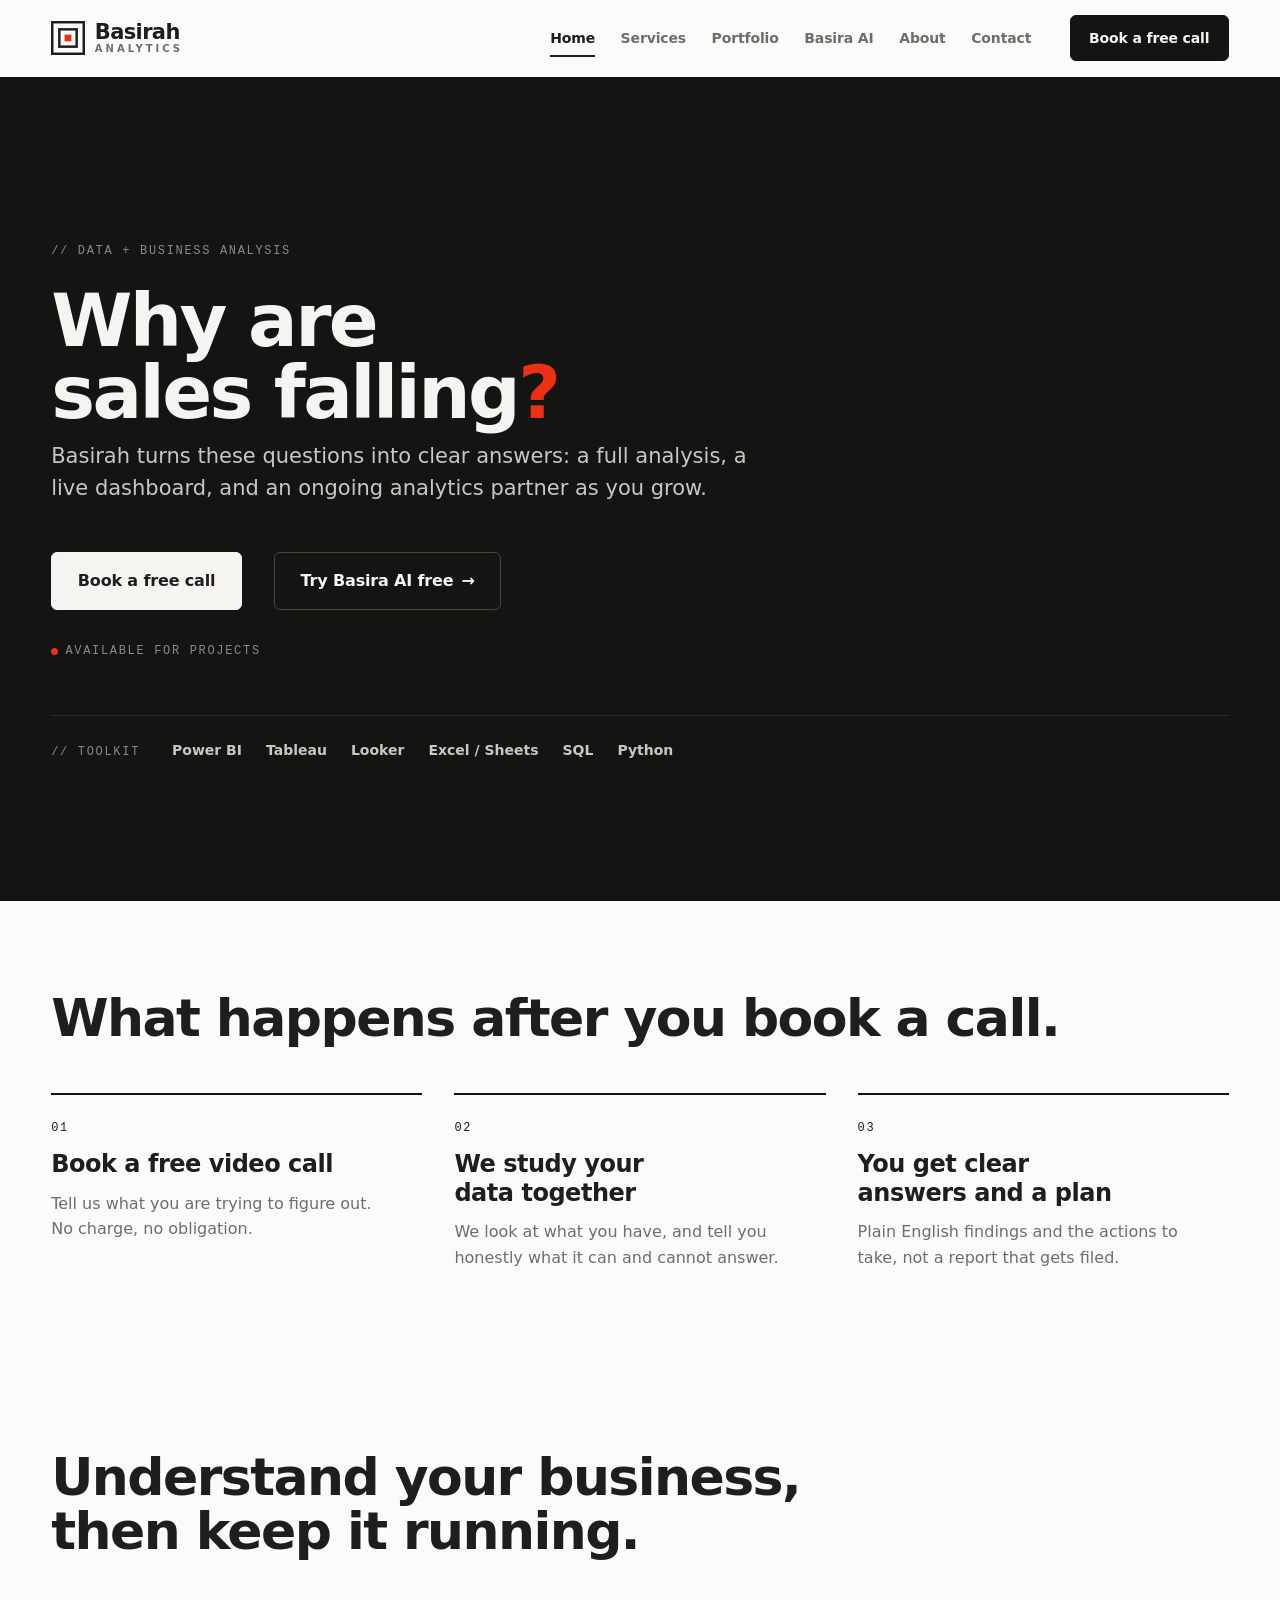
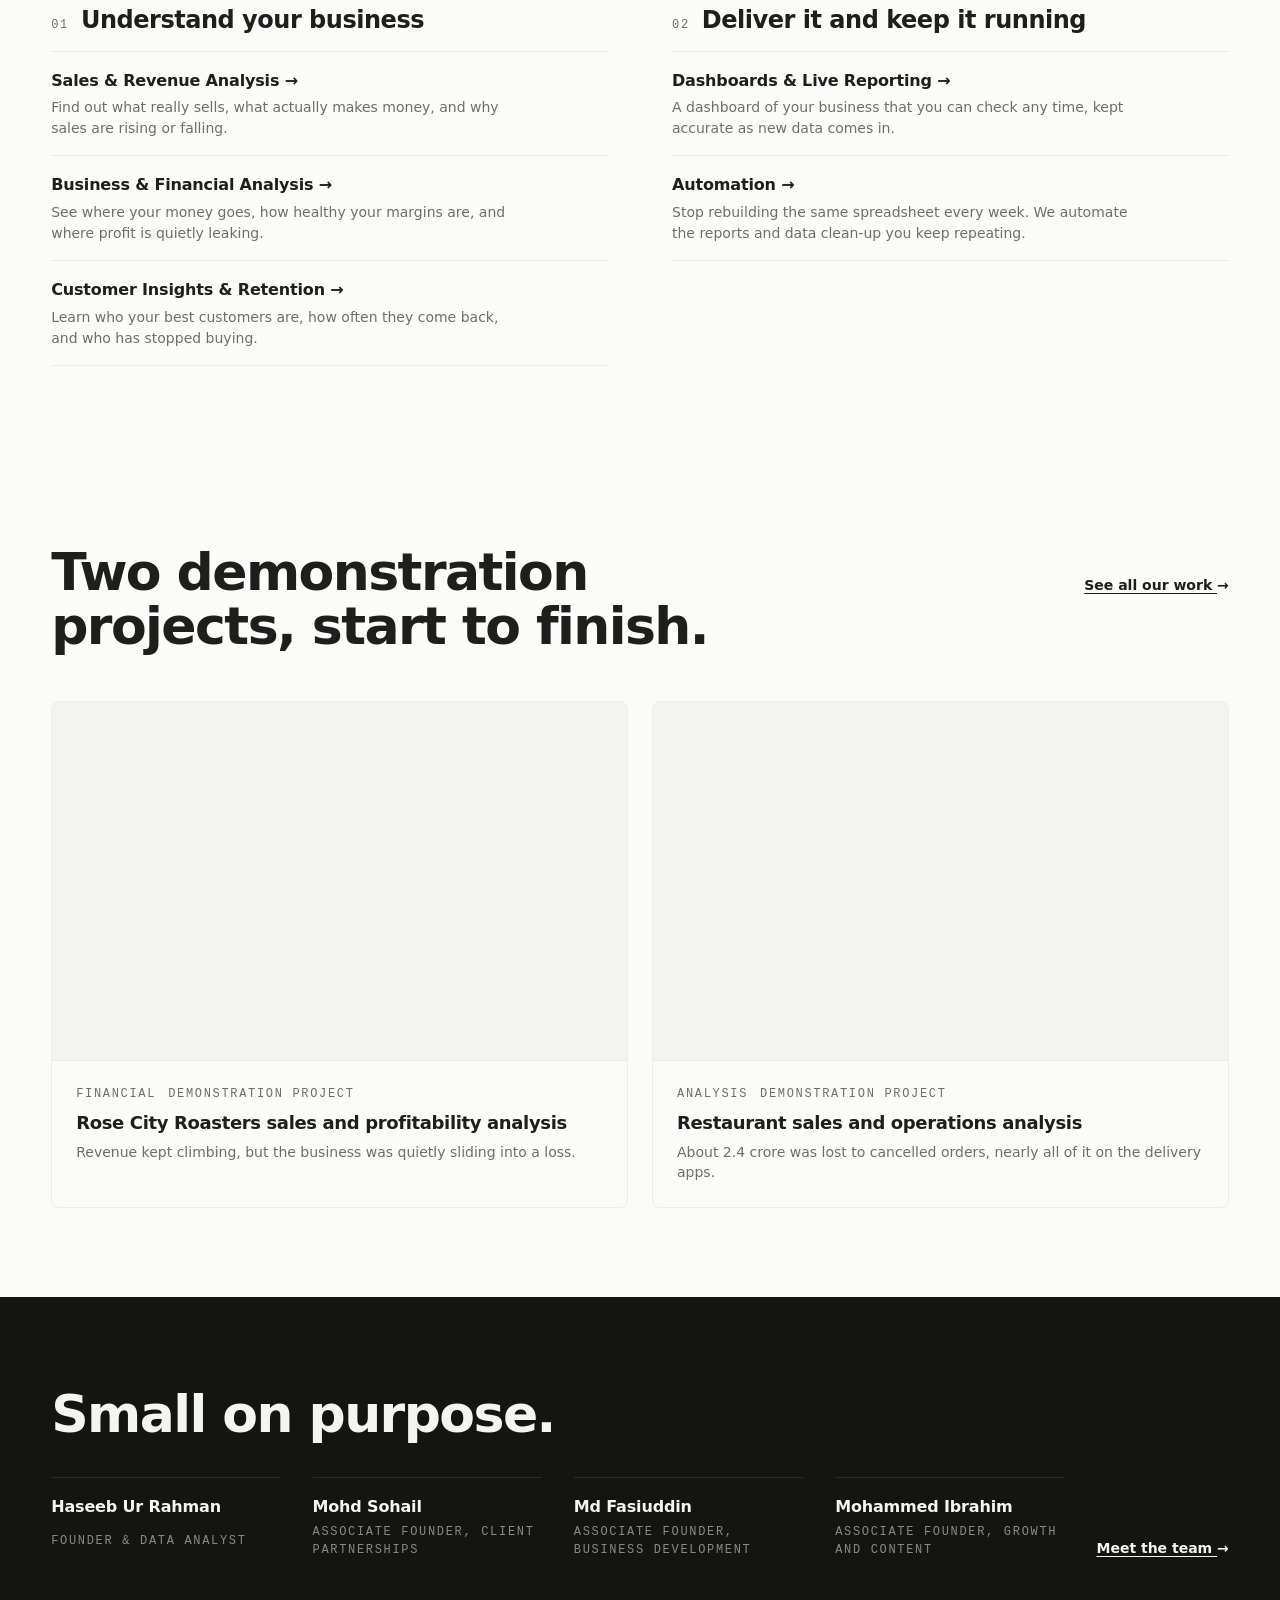
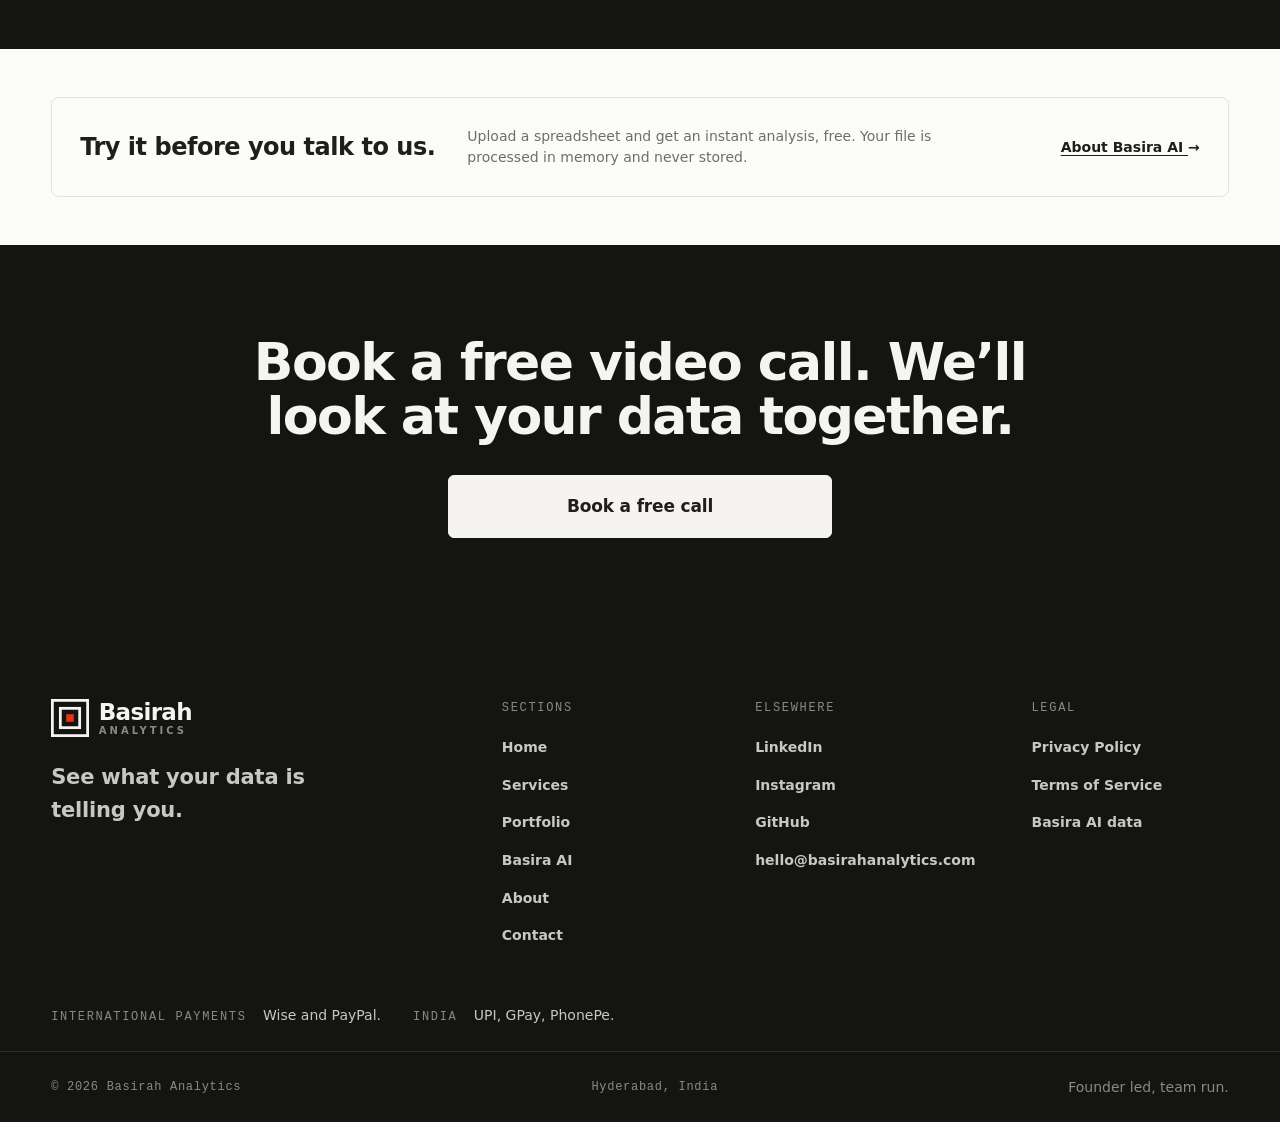
==== index.html @ c6e4122b "Batch 4: copy polish, Home sections, earned labels, 44px tap areas - Home: four sections, four shape" ====
<!DOCTYPE html>
<html lang="en">
<head>
<meta charset="utf-8">
<meta name="viewport" content="width=device-width, initial-scale=1">
<title>Basirah Analytics &middot; Data &amp; Business Analysis</title>
<meta name="description" content="We turn messy data into decisions you can act on: dashboards, financial analysis and automation for small and mid-size businesses. Book a free call.">
<meta name="author" content="Haseeb Ur Rahman">
<meta name="theme-color" content="#141412">

<!-- Google Search Console ownership proof. Do not remove: deleting it can
     un-verify the property and cut off the indexing and coverage reports. -->
<meta name="google-site-verification" content="HMHLV7Yq7KLXkqKQEQdJhz9tr5lEsVtddXTUTiQMQo8">

<!-- One policy, shared by every page. No page embeds a frame, so frame-src
     is 'none'. Nothing may frame or be framed. -->
<meta http-equiv="Content-Security-Policy" content="default-src 'self'; script-src 'self'; style-src 'self' https://fonts.googleapis.com; font-src https://fonts.gstatic.com; img-src 'self' data:; connect-src 'self' https://api.web3forms.com https://formspree.io; form-action 'self' https://formspree.io; frame-src 'none'; object-src 'none'; base-uri 'none'">
<meta name="referrer" content="strict-origin-when-cross-origin">

<link rel="canonical" href="https://basirahanalytics.com/">

<meta property="og:type" content="website">
<meta property="og:site_name" content="Basirah Analytics">
<meta property="og:title" content="Basirah Analytics &middot; Data &amp; Business Analysis">
<meta property="og:description" content="We turn messy data into decisions you can act on: dashboards, financial analysis and automation for small and mid-size businesses. Book a free call.">
<meta property="og:url" content="https://basirahanalytics.com/">
<meta property="og:image" content="https://basirahanalytics.com/assets/img/og-image.png">
<meta property="og:locale" content="en_GB">

<meta name="twitter:card" content="summary_large_image">
<meta name="twitter:title" content="Basirah Analytics &middot; Data &amp; Business Analysis">
<meta name="twitter:description" content="We turn messy data into decisions you can act on: dashboards, financial analysis and automation for small and mid-size businesses. Book a free call.">
<meta name="twitter:image" content="https://basirahanalytics.com/assets/img/og-image.png">

<link rel="icon" href="/assets/img/favicon.svg" type="image/svg+xml">
<link rel="icon" href="/assets/img/icon-192.png" sizes="192x192" type="image/png">
<link rel="icon" href="/assets/img/favicon-96.png" sizes="96x96" type="image/png">
<link rel="icon" href="/assets/img/favicon-48.png" sizes="48x48" type="image/png">
<link rel="icon" href="/assets/img/favicon-32.png" sizes="32x32" type="image/png">
<link rel="icon" href="/assets/img/favicon-16.png" sizes="16x16" type="image/png">
<link rel="apple-touch-icon" sizes="180x180" href="/assets/img/apple-touch-icon.png">
<link rel="manifest" href="/site.webmanifest">

<link rel="preconnect" href="https://fonts.googleapis.com">
<link rel="preconnect" href="https://fonts.gstatic.com" crossorigin>
<link href="https://fonts.googleapis.com/css2?family=Archivo:wght@400;500;600;800;900&family=JetBrains+Mono:wght@400;500&display=swap" rel="stylesheet">
<link rel="stylesheet" href="/assets/css/styles.css?v=66">
<!-- Structured data. Every node describes something this page actually
     shows. The Organization, Person and WebSite @ids are shared across the
     whole site so all pages describe one entity rather than competing copies.
     No rating, review or price is claimed, because none can be substantiated. -->
<script type="application/ld+json">
{
  "@context": "https://schema.org",
  "@graph": [
    {
      "@type": "Organization",
      "@id": "https://basirahanalytics.com/#business",
      "name": "Basirah Analytics",
      "alternateName": "Basirah",
      "url": "https://basirahanalytics.com/",
      "description": "Data and business analysis for growing businesses: sales and revenue analysis, financial analysis, customer insights, live dashboards and ongoing analytics support.",
      "slogan": "See what your data is telling you.",
      "foundingDate": "2026",
      "founder": {
        "@id": "https://basirahanalytics.com/#haseeb"
      },
      "logo": {
        "@id": "https://basirahanalytics.com/#logo"
      },
      "image": "https://basirahanalytics.com/assets/img/og-image.png",
      "email": "hello@basirahanalytics.com",
      "address": {
        "@type": "PostalAddress",
        "addressLocality": "Hyderabad",
        "addressRegion": "Telangana",
        "addressCountry": "IN"
      },
      "areaServed": [
        {
          "@type": "Country",
          "name": "India"
        },
        {
          "@type": "Country",
          "name": "United States"
        },
        {
          "@type": "Country",
          "name": "United Kingdom"
        },
        {
          "@type": "Country",
          "name": "Canada"
        }
      ],
      "contactPoint": {
        "@type": "ContactPoint",
        "contactType": "sales",
        "email": "hello@basirahanalytics.com",
        "url": "https://basirahanalytics.com/contact",
        "availableLanguage": [
          "en"
        ]
      },
      "sameAs": [
        "https://www.linkedin.com/company/basirah-analytics/",
        "https://www.instagram.com/basirahanalytics/",
        "https://github.com/basirah-analytics"
      ],
      "knowsAbout": [
        "Business analysis",
        "Sales analysis",
        "Revenue analysis",
        "Financial analysis",
        "Profitability analysis",
        "Customer retention analysis",
        "Dashboard design",
        "Reporting automation",
        "Power BI",
        "Tableau",
        "Looker",
        "SQL",
        "Python"
      ],
      "makesOffer": [
        {
          "@type": "Offer",
          "itemOffered": {
            "@id": "https://basirahanalytics.com/services#sales-revenue-analysis"
          }
        },
        {
          "@type": "Offer",
          "itemOffered": {
            "@id": "https://basirahanalytics.com/services#business-financial-analysis"
          }
        },
        {
          "@type": "Offer",
          "itemOffered": {
            "@id": "https://basirahanalytics.com/services#customer-insights-retention"
          }
        },
        {
          "@type": "Offer",
          "itemOffered": {
            "@id": "https://basirahanalytics.com/services#dashboards-live-reporting"
          }
        },
        {
          "@type": "Offer",
          "itemOffered": {
            "@id": "https://basirahanalytics.com/services#automation"
          }
        }
      ]
    },
    {
      "@type": "ImageObject",
      "@id": "https://basirahanalytics.com/#logo",
      "url": "https://basirahanalytics.com/assets/img/icon-512.png",
      "contentUrl": "https://basirahanalytics.com/assets/img/icon-512.png",
      "width": 512,
      "height": 512,
      "caption": "Basirah Analytics"
    },
    {
      "@type": "Person",
      "@id": "https://basirahanalytics.com/#haseeb",
      "name": "Haseeb Ur Rahman",
      "jobTitle": "Founder & Data Analyst",
      "url": "https://basirahanalytics.com/about",
      "worksFor": {
        "@id": "https://basirahanalytics.com/#business"
      },
      "sameAs": [
        "https://www.linkedin.com/in/haseeb-ur-rahman-a36503387/",
        "https://github.com/Haseeb-Ur-Rahman22"
      ]
    },
    {
      "@type": "WebSite",
      "@id": "https://basirahanalytics.com/#website",
      "url": "https://basirahanalytics.com/",
      "name": "Basirah Analytics",
      "alternateName": "Basirah",
      "publisher": {
        "@id": "https://basirahanalytics.com/#business"
      },
      "inLanguage": "en"
    },
    {
      "@type": "WebPage",
      "@id": "https://basirahanalytics.com/#webpage",
      "url": "https://basirahanalytics.com/",
      "name": "Basirah Analytics · Data & Business Analysis",
      "description": "We turn messy data into decisions you can act on: dashboards, financial analysis and automation for small and mid-size businesses. Book a free call.",
      "isPartOf": {
        "@id": "https://basirahanalytics.com/#website"
      },
      "inLanguage": "en",
      "about": {
        "@id": "https://basirahanalytics.com/#business"
      },
      "primaryImageOfPage": {
        "@type": "ImageObject",
        "url": "https://basirahanalytics.com/assets/img/og-image.png",
        "width": 1200,
        "height": 630
      }
    },
    {
      "@type": "WebApplication",
      "@id": "https://ai.basirahanalytics.com/#app",
      "name": "Basira AI",
      "url": "https://ai.basirahanalytics.com/",
      "applicationCategory": "BusinessApplication",
      "operatingSystem": "Any (web browser)",
      "browserRequirements": "Requires JavaScript",
      "description": "Upload a spreadsheet or CSV and get an instant plain-English analysis: the trends worth knowing, the numbers that look wrong, and the things to keep an eye on. No setup and no account.",
      "isAccessibleForFree": true,
      "offers": {
        "@type": "Offer",
        "price": "0",
        "priceCurrency": "USD"
      },
      "publisher": {
        "@id": "https://basirahanalytics.com/#business"
      }
    }
  ]
}
</script>
</head>
<body>

<a class="skip-link" href="#main">Skip to content</a>

<header class="site-header" id="site-header">
  <div class="wrap header-inner">

    <a class="brand" href="/" aria-label="Basirah Analytics, home">
      <svg class="brand-mark" viewBox="0 0 220 220" aria-hidden="true" focusable="false">
        <rect x="8" y="8" width="204" height="204" fill="none" stroke="currentColor" stroke-width="16"/>
        <rect x="54" y="54" width="112" height="112" fill="none" stroke="currentColor" stroke-width="16"/>
        <rect x="88" y="88" width="44" height="44" fill="var(--accent)"/>
      </svg>
      <span class="brand-text">
        <span class="brand-name">Basirah</span>
        <span class="brand-sub">Analytics</span>
      </span>
    </a>

    <nav class="nav" id="nav" aria-label="Primary">
      <ul class="nav-list">
        <li><a href="/" class="nav-link is-current" aria-current="page">Home</a></li>
        <li><a href="/services" class="nav-link">Services</a></li>
        <li><a href="/portfolio" class="nav-link">Portfolio</a></li>
        <li><a href="/basira-ai" class="nav-link">Basira AI</a></li>
        <li><a href="/about" class="nav-link">About</a></li>
        <li><a href="/contact" class="nav-link">Contact</a></li>
      </ul>
      <a class="btn btn-ink nav-cta" href="/contact">Book a free call</a>
    </nav>

    <button class="nav-toggle" id="nav-toggle" type="button"
            aria-expanded="false" aria-controls="nav" aria-label="Open menu">
      <span class="nav-toggle-bars" aria-hidden="true"></span>
    </button>

  </div>
</header>

<main id="main">
  <section class="hero section-dark" id="home">
    <div class="wrap hero-inner">

      <div class="hero-top">
        <p class="eyebrow">data + business analysis</p>
        <!-- Pause control for the rotating questions (WCAG 2.2.2). main.js
             reveals it only when the rotator is actually moving: never with
             reduced motion, and it goes away once the single cycle ends. -->
        <button class="hero-pause" id="hero-pause" type="button" hidden>
          <span class="hero-pause-verb">Pause</span><span class="sr-only"> the rotating questions</span>
        </button>
      </div>

      <!-- Decorative for assistive tech. A node whose text swaps every few
           seconds is hostile to a screen reader, and the list below carries
           the same six questions as stable text. -->
      <div class="hero-rotator" aria-hidden="true">
        <p class="hero-q">Why are<br class="br-md"> sales falling<span class="accent-dot">?</span></p>
        <p class="hero-q">Where is our money actually going<span class="accent-dot">?</span></p>
        <p class="hero-q">Which products are actually making money<span class="accent-dot">?</span></p>
        <p class="hero-q">Why aren&rsquo;t customers coming back<span class="accent-dot">?</span></p>
        <p class="hero-q">Can we trust<br class="br-md"> our numbers<span class="accent-dot">?</span></p>
        <p class="hero-q">Which branch needs attention<span class="accent-dot">?</span></p>
      </div>

      <!-- The same questions as plain text, for crawlers and screen readers. -->
      <ul class="sr-only">
        <li>Why are sales falling?</li>
        <li>Where is our money actually going?</li>
        <li>Which products are actually making money?</li>
        <li>Why aren&rsquo;t customers coming back?</li>
        <li>Can we trust our numbers?</li>
        <li>Which branch needs attention?</li>
      </ul>

      <!-- The page's only h1, and deliberately the stable line rather than the
           rotating one: a heading that rewrites itself is worth nothing to a
           crawler. -->
      <h1 class="hero-sub">
        Basirah turns these questions into clear answers: a full analysis, a live dashboard,
        and an ongoing analytics partner as you grow.
      </h1>

      <div class="hero-actions">
        <a class="btn btn-paper btn-lg" href="/contact">Book a free call</a>
        <!-- Opens the tool directly: the label promises a trial, so scrolling to
             the section instead would under-deliver on it. The section below
             still carries the explanation for anyone who scrolls past. -->
        <a class="btn btn-outline btn-lg" href="https://ai.basirahanalytics.com"
           target="_blank" rel="noopener">Try Basira AI free <span aria-hidden="true">&rarr;</span></a>
      </div>

      <p class="badge-available">
        <span class="dot" aria-hidden="true"></span> available for projects
      </p>

      <div class="hero-rail">
        <p class="rail-label">toolkit</p>
        <ul class="rail-list">
          <li>Power BI</li><li>Tableau</li><li>Looker</li>
          <li>Excel / Sheets</li><li>SQL</li><li>Python</li>
        </ul>
      </div>

    </div>
  </section>

  <section class="section section-light how-strip" aria-labelledby="how-title">
    <div class="wrap">
      <header class="section-head">
        <h2 id="how-title">What happens after you book a call.</h2>
      </header>
      <ol class="how-steps">
        <li class="how-step">
          <p class="how-num">01</p>
          <h3 class="how-name">Book a free video call</h3>
          <p class="how-text">Tell us what you are trying to figure out. No charge, no obligation.</p>
        </li>
        <li class="how-step">
          <p class="how-num">02</p>
          <h3 class="how-name">We study your data together</h3>
          <p class="how-text">We look at what you have, and tell you honestly what it can and cannot answer.</p>
        </li>
        <li class="how-step">
          <p class="how-num">03</p>
          <h3 class="how-name">You get clear answers and a plan</h3>
          <p class="how-text">Plain English findings and the actions to take, not a report that gets filed.</p>
        </li>
      </ol>
    </div>
  </section>

  <!-- Four sections, four shapes: a services index, the work with its link
       in the header row, the team itself, and a one-line strip for the free
       tool. The service names and one-liners are copied word for word from
       services.html and link to their anchors there. -->
  <section class="section section-light home-services" aria-labelledby="prev-services">
    <div class="wrap">
      <h2 id="prev-services">Understand your business, then keep it running.</h2>
      <div class="home-groups">
        <div class="home-group">
          <h3 class="home-group-title"><span class="svc-group-num">01</span> Understand your business</h3>
          <ul class="home-svc-list">
            <li>
              <a class="home-svc" href="/services#sales-revenue-analysis">
                <span class="home-svc-name">Sales &amp; Revenue Analysis <span aria-hidden="true">&rarr;</span></span>
                <span class="home-svc-line">Find out what really sells, what actually makes money, and why sales are rising or falling.</span>
              </a>
            </li>
            <li>
              <a class="home-svc" href="/services#business-financial-analysis">
                <span class="home-svc-name">Business &amp; Financial Analysis <span aria-hidden="true">&rarr;</span></span>
                <span class="home-svc-line">See where your money goes, how healthy your margins are, and where profit is quietly leaking.</span>
              </a>
            </li>
            <li>
              <a class="home-svc" href="/services#customer-insights-retention">
                <span class="home-svc-name">Customer Insights &amp; Retention <span aria-hidden="true">&rarr;</span></span>
                <span class="home-svc-line">Learn who your best customers are, how often they come back, and who has stopped buying.</span>
              </a>
            </li>
          </ul>
        </div>
        <div class="home-group">
          <h3 class="home-group-title"><span class="svc-group-num">02</span> Deliver it and keep it running</h3>
          <ul class="home-svc-list">
            <li>
              <a class="home-svc" href="/services#dashboards-live-reporting">
                <span class="home-svc-name">Dashboards &amp; Live Reporting <span aria-hidden="true">&rarr;</span></span>
                <span class="home-svc-line">A dashboard of your business that you can check any time, kept accurate as new data comes in.</span>
              </a>
            </li>
            <li>
              <a class="home-svc" href="/services#automation">
                <span class="home-svc-name">Automation <span aria-hidden="true">&rarr;</span></span>
                <span class="home-svc-line">Stop rebuilding the same spreadsheet every week. We automate the reports and data clean-up you keep repeating.</span>
              </a>
            </li>
          </ul>
        </div>
      </div>
    </div>
  </section>

  <section class="section section-light preview-work" aria-labelledby="prev-work">
    <div class="wrap">
      <header class="home-work-head">
        <h2 id="prev-work">Two demonstration projects, start to finish.</h2>
        <a class="link-arrow" href="/portfolio">See all our work <span aria-hidden="true">&rarr;</span></a>
      </header>

      <ul class="work-grid">
        <li class="tile-item">
          <a class="tile" href="/case-studies/profitability-analysis">
            <span class="tile-thumb"><img class="tile-img" src="/assets/img/work/rosecity-1.png" alt="" loading="lazy" decoding="async"></span>
            <span class="tile-body">
              <span class="tile-meta"><span class="tile-cat">Financial</span><span class="tile-demo">Demonstration project</span></span>
              <span class="tile-title">Rose City Roasters sales and profitability analysis</span>
              <span class="tile-insight">Revenue kept climbing, but the business was quietly sliding into a loss.</span>
            </span>
          </a>
        </li>
        <li class="tile-item">
          <a class="tile" href="/case-studies/restaurant-sales-analysis">
            <span class="tile-thumb"><img class="tile-img" src="/assets/img/work/restaurant-1.png" alt="" loading="lazy" decoding="async"></span>
            <span class="tile-body">
              <span class="tile-meta"><span class="tile-cat">Analysis</span><span class="tile-demo">Demonstration project</span></span>
              <span class="tile-title">Restaurant sales and operations analysis</span>
              <span class="tile-insight">About 2.4 crore was lost to cancelled orders, nearly all of it on the delivery apps.</span>
            </span>
          </a>
        </li>
      </ul>
    </div>
  </section>

  <section class="section section-dark home-team" aria-labelledby="prev-team">
    <div class="wrap">
      <h2 id="prev-team">Small on purpose.</h2>
      <div class="home-team-row">
        <ul class="home-team-list">
        <li class="home-team-person">
          <span class="home-team-name">Haseeb Ur Rahman</span>
          <span class="home-team-role">Founder &amp; Data Analyst</span>
        </li>
        <li class="home-team-person">
          <span class="home-team-name">Mohd Sohail</span>
          <span class="home-team-role">Associate Founder, Client Partnerships</span>
        </li>
        <li class="home-team-person">
          <span class="home-team-name">Md Fasiuddin</span>
          <span class="home-team-role">Associate Founder, Business Development</span>
        </li>
        <li class="home-team-person">
          <span class="home-team-name">Mohammed Ibrahim</span>
          <span class="home-team-role">Associate Founder, Growth and Content</span>
        </li>
        </ul>
        <a class="link-arrow" href="/about">Meet the team <span aria-hidden="true">&rarr;</span></a>
      </div>
    </div>
  </section>

  <section class="section section-light home-ai" aria-labelledby="prev-ai">
    <div class="wrap">
      <div class="home-ai-strip">
        <h2 class="home-ai-title" id="prev-ai">Try it before you talk to us.</h2>
        <p class="home-ai-line">Upload a spreadsheet and get an instant analysis, free. Your file is processed in memory and never stored.</p>
        <a class="link-arrow" href="/basira-ai">About Basira AI <span aria-hidden="true">&rarr;</span></a>
      </div>
    </div>
  </section>

  <section class="section section-dark cta-strip">
    <div class="wrap">
      <h2>Book a free video call. We&rsquo;ll look at your data together.</h2>
      <a class="btn btn-paper btn-book" href="/contact">Book a free call</a>
    </div>
  </section>

</main>

<footer class="site-footer section-dark">
  <div class="wrap footer-inner">

    <div class="footer-brand">
      <a class="brand footer-logo" href="/" aria-label="Basirah Analytics, home">
        <svg class="brand-mark" viewBox="0 0 220 220" aria-hidden="true" focusable="false">
        <rect x="8" y="8" width="204" height="204" fill="none" stroke="currentColor" stroke-width="16"/>
        <rect x="54" y="54" width="112" height="112" fill="none" stroke="currentColor" stroke-width="16"/>
        <rect x="88" y="88" width="44" height="44" fill="var(--accent)"/>
      </svg>
        <span class="brand-text">
          <span class="brand-name">Basirah</span>
          <span class="brand-sub">Analytics</span>
        </span>
      </a>
      <p class="footer-tagline">See what your data is telling you.</p>
    </div>

    <nav class="footer-nav" aria-label="Footer">
      <p class="footer-heading">Sections</p>
      <ul>
        <li><a href="/">Home</a></li>
        <li><a href="/services">Services</a></li>
        <li><a href="/portfolio">Portfolio</a></li>
        <li><a href="/basira-ai">Basira AI</a></li>
        <li><a href="/about">About</a></li>
        <li><a href="/contact">Contact</a></li>
      </ul>
    </nav>

    <div class="footer-contact">
      <p class="footer-heading">Elsewhere</p>
      <ul>
        <li><a href="https://www.linkedin.com/company/basirah-analytics/" target="_blank" rel="noopener">LinkedIn</a></li>
        <li><a href="https://www.instagram.com/basirahanalytics" target="_blank" rel="noopener">Instagram</a></li>
        <li><a href="https://github.com/basirah-analytics" target="_blank" rel="noopener">GitHub</a></li>
        <li><a href="mailto:hello@basirahanalytics.com">hello@basirahanalytics.com</a></li>
      </ul>
    </div>

    <div class="footer-contact">
      <p class="footer-heading">Legal</p>
      <ul>
        <li><a href="/privacy">Privacy Policy</a></li>
        <li><a href="/terms">Terms of Service</a></li>
        <li><a href="/basira-ai-data">Basira AI data</a></li>
      </ul>
    </div>

  </div>

  <!-- Payment methods, international and India kept visibly separate so a
       cross-border buyer can see their own route without reading past ours. -->
  <div class="wrap footer-pay">
    <p><span class="pay-label">International payments</span> Wise and PayPal.</p>
    <p><span class="pay-label">India</span> UPI, GPay, PhonePe.</p>
  </div>

  <div class="wrap footer-base">
    <p class="footer-copy">&copy; 2026 Basirah Analytics</p>
    <p class="footer-place">Hyderabad, India</p>
    <p class="footer-built">Founder led, team run.</p>
  </div>
</footer>

<script src="/assets/js/main.js?v=64" defer></script>
</body>
</html>
---- assets/css/styles.css ----
/* =====================================================================
   Basirah Analytics: styles.css
   1. Tokens  2. Reset  3. Base type  4. Utilities  5. Buttons
   6. Navbar  7. Hero  8. Section stubs  9. Responsive
   ===================================================================== */

/* ------------------------------ 1. TOKENS ------------------------------ */
:root {
  /* colour */
  --ink:            #141412;   /* dark section background */
  --paper:          #FBFBFA;   /* light section background */
  --text-light:     #F5F4F1;   /* text on dark */
  --text-dark:      #201E1D;   /* text on light */
  --muted-dark:     #8A8A85;   /* secondary text on dark (5.3:1 on --ink) */
  --muted:          var(--muted-dark);   /* light sections remap this to --muted-ink */
  --muted-ink:      #6E6E69;   /* secondary text on light (5.0:1 on --paper) */
  --border:         #ECECE8;   /* hairline on light */
  --border-dark:    #2A2A26;   /* hairline on dark */
  --border-2:       #E2E2DD;   /* card hairline, one step darker than --border */
  --accent:         #EC3013;   /* Signal Red: ONE focal element per view */
  --signal-amber:   #EF9F27;   /* data signals only, never an action (8.6:1 on --ink) */

  /* type */
  --font-sans: "Archivo", system-ui, -apple-system, "Segoe UI", Helvetica, Arial, sans-serif;
  --font-mono: "JetBrains Mono", ui-monospace, SFMono-Regular, Menlo, Consolas, monospace;

  --fw-body: 400;
  --fw-label: 600;
  --fw-head: 800;
  --fw-display: 900;

  /* fluid type scale */
  --fs-display: clamp(2.75rem, 1.35rem + 6.2vw, 6rem);
  --fs-h2:      clamp(2rem, 1.35rem + 2.8vw, 3.25rem);
  --fs-h3:      clamp(1.25rem, 1.1rem + 0.7vw, 1.5rem);
  --fs-lead:    clamp(1.0625rem, 0.98rem + 0.5vw, 1.3125rem);
  --fs-body:    1rem;
  --fs-small:   0.875rem;
  --fs-mono:    0.75rem;

  --tracking-tight: -0.03em;
  --tracking-mono:  0.14em;

  /* space */
  --space-1: 0.25rem;
  --space-2: 0.5rem;
  --space-3: 0.75rem;
  --space-4: 1rem;
  --space-5: 1.5rem;
  --space-6: 2rem;
  --space-7: 3rem;
  --space-8: 4rem;
  --space-9: 6rem;
  --space-10: 8rem;

  /* layout */
  /* The container was 1200px, which left ~200px dead on each side of a 1600px
     screen and squeezed every grid into a middle strip. Widened so cards,
     images and the video use the screen; prose is capped separately by
     --measure so lines never get too long to read. */
  --wrap-max: 1440px;
  --gutter: clamp(1.25rem, 4vw, 3.5rem);

  /* Comfortable reading width for running text, roughly 70 to 80 characters.
     Applied to paragraphs, never to grids. */
  --measure: 68ch;
  --header-h: 68px;

  /* shape and motion, flat: small radii, no shadows, no gradients */
  --radius: 6px;
  --radius-lg: 8px;
  --hairline: 1px;
  --ease: cubic-bezier(.22, .61, .36, 1);
  --dur: 180ms;
}

/* ------------------------------ 2. RESET ------------------------------ */
*, *::before, *::after { box-sizing: border-box; }

html { -webkit-text-size-adjust: 100%; scroll-behavior: smooth; }

body,
h1, h2, h3, h4, p, figure, blockquote, dl, dd, ul, ol { margin: 0; }

ul, ol { padding: 0; list-style: none; }

img, picture, svg { display: block; max-width: 100%; height: auto; }

button, input, textarea, select { font: inherit; color: inherit; }

button { background: none; border: 0; padding: 0; cursor: pointer; }

a { color: inherit; text-decoration: none; }

/* Sticky-header offset lives on the scrolling box, not on each target.
   scroll-padding-top reserves the space once and applies to every scroll
   operation: native hash navigation, scrollIntoView, focus, find-in-page and
   any anchor added later. Per-target scroll-margin only covers the elements
   you remember to list.

   It is deliberately a static value. An earlier version measured the header
   in JS and wrote the result back into --header-h, which .header-inner also
   uses for min-height: measuring the header therefore resized the header,
   which retriggered the measurement. That fed back on itself until the bar
   filled the screen. Never write a measured size into a variable that any
   layout rule consumes. */
html {
  scroll-padding-top: calc(var(--header-h) + var(--space-4));
}

@media (prefers-reduced-motion: reduce) {
  html { scroll-behavior: auto; }
  *, *::before, *::after {
    animation-duration: 0.01ms !important;
    animation-iteration-count: 1 !important;
    transition-duration: 0.01ms !important;
  }
}

/* ---------------------------- 3. BASE TYPE ---------------------------- */
body {
  background: var(--paper);
  color: var(--text-dark);
  font-family: var(--font-sans);
  font-size: var(--fs-body);
  font-weight: var(--fw-body);
  line-height: 1.6;
  -webkit-font-smoothing: antialiased;
  text-rendering: optimizeLegibility;
}

h1, h2, h3 {
  font-weight: var(--fw-head);
  line-height: 1.04;
  letter-spacing: var(--tracking-tight);
  text-wrap: balance;
}

h1 { font-size: var(--fs-display); font-weight: var(--fw-display); }
h2 { font-size: var(--fs-h2); }
h3 { font-size: var(--fs-h3); line-height: 1.2; letter-spacing: -0.02em; }

p { text-wrap: pretty; }

/* mono eyebrow / label */
.eyebrow,
.rail-label,
.badge-available {
  font-family: var(--font-mono);
  font-size: var(--fs-mono);
  font-weight: 500;
  letter-spacing: var(--tracking-mono);
  text-transform: uppercase;
}

/* the "//" is decoration, drawn in CSS so screen readers don't announce it */
.eyebrow { color: var(--muted); }
.eyebrow::before,
.rail-label::before { content: "// "; }

/* ---------------------------- SCROLLBAR ---------------------------- */
/* Slimmed and tinted to match the palette rather than removed. On a page this
   tall the bar is the only cue for how far through the visitor is, and the
   only way to drag-scroll; hiding it entirely costs real usability for a
   cosmetic gain. This keeps the affordance without the chunky OS default.
   To hide it completely instead, swap the rules below for
   `scrollbar-width: none` plus `::-webkit-scrollbar { display: none }`. */
html {
  scrollbar-width: thin;                        /* Firefox */
  scrollbar-color: #CFCEC7 transparent;
}

::-webkit-scrollbar { width: 11px; height: 11px; }
::-webkit-scrollbar-track { background: transparent; }
::-webkit-scrollbar-thumb {
  background-color: #CFCEC7;
  border-radius: 999px;
  /* transparent border narrows the visible thumb without shrinking the hit area */
  border: 3px solid transparent;
  background-clip: content-box;
}
::-webkit-scrollbar-thumb:hover { background-color: #B4B3AB; }

/* ---------------------------- 4. UTILITIES ---------------------------- */
.wrap {
  width: 100%;
  max-width: var(--wrap-max);
  margin-inline: auto;
  padding-inline: var(--gutter);
}

/* Vertical rhythm between sections. Wider content needs more air around it
   or the page reads as a solid block, so this is up from the previous
   clamp(3rem, 6.5vw, 5.5rem) now that the container is 1440px. */
.section { padding-block: clamp(3.5rem, 7vw, 7rem); }

.section-dark {
  background: var(--ink);
  color: var(--text-light);
  --border: var(--border-dark);
}

/* on light backgrounds the muted grey must darken to hold WCAG AA */
.section-light {
  background: var(--paper);
  color: var(--text-dark);
  --muted: var(--muted-ink);
}

.accent-dot { color: var(--accent); }

/* Off screen but still read aloud and still indexed, unlike display:none */
.sr-only {
  position: absolute;
  width: 1px;
  height: 1px;
  padding: 0;
  margin: -1px;
  overflow: hidden;
  clip-path: inset(50%);
  white-space: nowrap;
  border: 0;
}

.skip-link {
  position: absolute;
  left: var(--space-4);
  top: var(--space-4);
  z-index: 999;
  padding: var(--space-2) var(--space-4);
  background: var(--ink);
  color: var(--text-light);
  border-radius: var(--radius);
  font-weight: var(--fw-label);
  transform: translateY(-200%);
}
/* Instant, no slide: it is reached by keyboard, and keyboard-initiated UI
   should never make the user wait. */
.skip-link:focus-visible { transform: translateY(0); }

:focus-visible {
  outline: 2px solid var(--accent);
  outline-offset: 3px;
  border-radius: 2px;
}

/* ----------------------------- 5. BUTTONS ----------------------------- */
.btn {
  display: inline-flex;
  align-items: center;
  justify-content: center;
  gap: var(--space-2);
  padding: 0.7rem 1.15rem;
  border: var(--hairline) solid transparent;
  border-radius: var(--radius);
  font-size: var(--fs-small);
  font-weight: var(--fw-label);
  letter-spacing: -0.01em;
  white-space: nowrap;
  transition: background-color var(--dur) var(--ease),
              color var(--dur) var(--ease),
              border-color var(--dur) var(--ease);
}

.btn-lg { padding: 0.95rem 1.6rem; font-size: 1rem; }

.btn-ink {
  background: var(--ink);
  color: var(--text-light);
  border-color: var(--ink);
}
.btn-ink:hover { background: #000; border-color: #000; }

.btn-paper {
  background: var(--text-light);
  color: var(--text-dark);
  border-color: var(--text-light);
}
.btn-paper:hover { background: #fff; border-color: #fff; }

/* ------------------------------ 6. NAVBAR ------------------------------ */
.site-header {
  position: sticky;
  top: 0;
  z-index: 100;
  background: var(--paper);
  --muted: var(--muted-ink);
  border-bottom: var(--hairline) solid transparent;
  transition: border-color var(--dur) var(--ease);
}
.site-header.is-stuck { border-bottom-color: var(--border); }

.header-inner {
  display: flex;
  align-items: center;
  gap: var(--space-5);
  min-height: var(--header-h);
}

/* ---- brand lockup: mark + live wordmark ---- */
.brand {
  flex: none;
  display: inline-flex;
  align-items: center;
  gap: 0.6rem;
  transition: opacity var(--dur) var(--ease);
}
.brand:hover { opacity: 0.72; }

.brand-mark {
  flex: none;
  width: 30px;
  height: 30px;
  color: var(--text-dark);   /* rings; the centre square stays accent */
}

.brand-text { display: flex; flex-direction: column; line-height: 1; }

.brand-name {
  font-size: 1.1875rem;
  font-weight: var(--fw-display);
  letter-spacing: -0.03em;
  color: var(--text-dark);
}

/* the part that was illegible before: now its own element, sized on purpose */
.brand-sub {
  margin-top: 0.18em;
  font-size: 0.5625rem;
  font-weight: var(--fw-label);
  letter-spacing: 0.3em;
  text-transform: uppercase;
  color: var(--muted);
}

.section-dark .brand-mark,
.section-dark .brand-name,
.site-footer .brand-mark,
.site-footer .brand-name { color: var(--text-light); }

.nav {
  flex: 1;
  display: flex;
  align-items: center;
  justify-content: flex-end;
  gap: clamp(var(--space-5), 3vw, var(--space-7));
}

.nav-list {
  display: flex;
  align-items: center;
  gap: clamp(var(--space-4), 2vw, var(--space-6));
}

.nav-link {
  position: relative;
  display: inline-block;
  padding-block: 0.35rem;
  font-size: var(--fs-small);
  font-weight: var(--fw-label);
  letter-spacing: -0.01em;
  color: var(--muted);
  transition: color var(--dur) var(--ease);
}
.nav-link:hover { color: var(--text-dark); }

.nav-link.is-current { color: var(--text-dark); }
.nav-link.is-current::after {
  content: "";
  position: absolute;
  left: 0;
  right: 0;
  bottom: -2px;
  height: 2px;
  background: var(--text-dark);
}

/* hamburger */
.nav-toggle {
  display: none;
  flex: none;
  width: 44px;
  height: 44px;
  margin-right: -10px;
  border-radius: var(--radius);
  align-items: center;
  justify-content: center;
}

.nav-toggle-bars,
.nav-toggle-bars::before,
.nav-toggle-bars::after {
  display: block;
  width: 20px;
  height: 2px;
  background: var(--text-dark);
  transition: transform var(--dur) var(--ease), opacity var(--dur) var(--ease);
}
.nav-toggle-bars { position: relative; }
.nav-toggle-bars::before,
.nav-toggle-bars::after { content: ""; position: absolute; left: 0; }
.nav-toggle-bars::before { top: -6px; }
.nav-toggle-bars::after  { top: 6px; }

.nav-toggle[aria-expanded="true"] .nav-toggle-bars { background: transparent; }
.nav-toggle[aria-expanded="true"] .nav-toggle-bars::before { transform: translateY(6px) rotate(45deg); }
.nav-toggle[aria-expanded="true"] .nav-toggle-bars::after  { transform: translateY(-6px) rotate(-45deg); }

/* ------------------------------- 7. HERO ------------------------------- */
/* Sized so the navbar, hero and toolkit strip land inside one screen. svh
   rather than vh, since vh on mobile measures the viewport with the browser
   chrome retracted and overshoots by the toolbar height. */
.hero {
  min-height: calc(100svh - var(--header-h));
  display: flex;
  flex-direction: column;
  /* centres the copy and the toolkit rail together as one stack. Previously
     the inner block took flex:1 and the rail had margin-top:auto, which
     pinned the rail to the floor and opened a void between them on tall
     screens. Any leftover height now splits above and below the group. */
  justify-content: center;
  padding-top: clamp(1.75rem, 4vw, 3rem);
  padding-bottom: 0;
}

.hero-inner {
  display: flex;
  flex-direction: column;
}

.hero .eyebrow { color: var(--muted); margin-bottom: var(--space-5); }

/* Eyebrow row, with the rotator's pause control at its far end. */
.hero-top {
  display: flex;
  flex-wrap: wrap;
  align-items: center;
  justify-content: space-between;
  gap: var(--space-3) var(--space-4);
  margin-bottom: var(--space-5);
}
.hero-top .eyebrow { margin-bottom: 0; }

/* Pause / play for the rotating questions (WCAG 2.2.2). Ink and Paper only,
   no Signal Red, including its focus ring: this is a utility control, not a
   focal point. The glyph is drawn in CSS: two bars to pause, a triangle to
   play. */
.hero-pause {
  display: inline-flex;
  align-items: center;
  gap: 0.55em;
  min-height: 36px;
  padding: 0.4rem 0.8rem;
  border: var(--hairline) solid #46463F;   /* the outline-button border on Ink */
  border-radius: var(--radius);
  font-size: var(--fs-small);
  font-weight: var(--fw-label);
  color: var(--text-light);
  transition: border-color var(--dur) var(--ease);
}
.hero-pause[hidden] { display: none; }
@media (max-width: 767px) { .hero-pause { min-height: 44px; } }
.hero-pause:hover { border-color: var(--text-light); }
.hero-pause:focus-visible { outline-color: var(--text-light); }
.hero-pause::before {
  content: "";
  flex: none;
  width: 8px;
  height: 10px;
  border-left: 3px solid currentColor;
  border-right: 3px solid currentColor;
}
.hero-pause.is-paused::before {
  width: 0;
  height: 0;
  border-style: solid;
  border-width: 5px 0 5px 8px;
  border-color: transparent transparent transparent currentColor;
}
.hero-rotator.is-paused .hero-q { animation-play-state: paused; }

/* ---- rotating questions ---- */
/* Every question sits in the same grid cell, so the container is always as
   tall as the tallest one and nothing below it can move when they swap.
   That is why there is no hardcoded min-height: a fixed number would be
   right at one width and wrong at the next, since the questions wrap
   differently as the viewport changes. */
.hero-rotator {
  display: grid;
  /* The box stays as tall as the tallest question, but each one is pinned to
     the bottom of it, so the last line of every question sits the same short
     distance above the subline. Any slack a shorter question leaves opens
     above it, under the eyebrow, where it reads as breathing room rather
     than as the question being stranded from the line it belongs with. */
  align-items: end;
  margin-bottom: var(--space-3);
}

.hero-q {
  grid-area: 1 / 1;
  font-size: clamp(2.4rem, 1.1rem + 4.4vw, 4.6rem);
  font-weight: var(--fw-head);
  line-height: .98;
  letter-spacing: -.035em;
  /* wider than the old headline's 16ch on purpose: the container reserves
     the tallest question's height at all times, so every line the longest
     one wraps to is dead space under the shortest one. 22ch is what brings
     the longest down to two lines on a desktop. */
  max-width: 22ch;
  text-wrap: balance;

  color: var(--text-light);

  opacity: 0;
  animation: heroQ 5.1s var(--ease) both;
}

/* Strictly one at a time, and once. Every question shares this one cell, so
   any moment where two are above zero opacity paints them on top of each other
   and the text is unreadable. An earlier version crossfaded them on purpose
   and did exactly that.

   One question occupies a 5.4s slot: 0.8s in, 3.5s held still, 0.8s out,
   then 0.3s of nothing, which guarantees the next question's fade starts
   after this one has reached zero. The rotator plays one full cycle and then
   stops on the first question, so it is not a looping distraction: the first
   question is visible from the first paint (nothing waits on motion), and
   after the sixth it fades back in at 32.4s and holds. Fades use the shared
   ease-out curve. */
@keyframes heroQ {
  0%        { opacity: 0; }
  15.6863%  { opacity: 1; }   /* 0.8s, faded in */
  84.3137%  { opacity: 1; }   /* 4.3s, held for 3.5s */
  100%      { opacity: 0; }   /* 5.1s, faded out */
}

/* The first question: on at rest, out at 4.3s to 5.1s, back at 32.4s to
   33.2s, and it stays. */
@keyframes heroQFirst {
  0%        { opacity: 1; }
  12.9518%  { opacity: 1; }   /* 4.3s */
  15.3614%  { opacity: 0; }   /* 5.1s */
  97.5904%  { opacity: 0; }   /* 32.4s, the sixth question has gone */
  100%      { opacity: 1; }   /* 33.2s, and it holds */
}

.hero-q:nth-child(1) { opacity: 1; animation: heroQFirst 33.2s var(--ease) forwards; }
.hero-q:nth-child(2) { animation-delay: 5.4s; }
.hero-q:nth-child(3) { animation-delay: 10.8s; }
.hero-q:nth-child(4) { animation-delay: 16.2s; }
.hero-q:nth-child(5) { animation-delay: 21.6s; }
.hero-q:nth-child(6) { animation-delay: 27s; }

/* Forced break for the two questions short enough to sit on one line, so
   every question reads as two. Named after .br-lg, which does the same job
   in the services heading, but at 600px rather than 767px: between those
   two widths these questions still fit on one line, so .br-lg would have
   left them unbalanced exactly where the break is wanted. Below 600px the
   break is dropped and they wrap on their own. The space that rejoins the
   halves lives after the br in the markup. */
@media (max-width: 600px) {
  .br-md { display: none; }
}

/* The global reduced-motion rule collapses every animation to 0.01ms and one
   iteration, which would leave all six sitting at their end state of opacity
   0 and the hero empty. So this has to override it and pin the first
   question on, hence the !important. */
@media (prefers-reduced-motion: reduce) {
  .hero-q { animation: none !important; opacity: 0; }
  .hero-q:first-child { opacity: 1; }
}

/* Now an h1 rather than a paragraph, so the heading weight and tracking the
   element carries have to be unset to keep the old subhead's voice. */
.hero-sub {
  max-width: 54ch;
  font-size: var(--fs-lead);
  font-weight: var(--fw-body);
  line-height: 1.5;
  letter-spacing: 0;
  color: #C9C7C1;
  margin-bottom: var(--space-7);
  text-wrap: pretty;
}

.hero-actions {
  display: flex;
  flex-wrap: wrap;
  align-items: center;
  gap: var(--space-5) var(--space-6);
  margin-bottom: var(--space-6);
}

.badge-available {
  display: inline-flex;
  align-items: center;
  gap: 0.6em;
  color: var(--muted);
}
/* the spec names .badge .d; this site's markup is .badge-available .dot */
.badge-available .dot {
  position: relative;
  width: 7px;
  height: 7px;
  border-radius: 50%;
  background: var(--accent);
}
/* The pulse is a ring on a pseudo-element, scaled and faded (transform and
   opacity only, never box-shadow, which repaints every frame). Three pulses
   on load, then it stops: a live-status cue, not a permanent flicker. The
   ring rests at opacity 0, so when the animation ends nothing is left. */
.badge-available .dot::after {
  content: "";
  position: absolute;
  inset: 0;
  border-radius: 50%;
  background: var(--accent);
  opacity: 0;
}
@media (prefers-reduced-motion: no-preference) {
  .badge-available .dot::after { animation: live 2.4s var(--ease) 3; }
}
@keyframes live {
  0%   { opacity: 0.5; transform: scale(1); }
  70%  { opacity: 0;   transform: scale(3); }
  100% { opacity: 0;   transform: scale(3); }
}

/* toolkit rail: hairline strip at the foot of the hero */
/* a deliberate gap under the copy, not whatever space happens to be left */
.hero-rail {
  display: flex;
  flex-wrap: wrap;
  align-items: baseline;
  gap: var(--space-4) var(--space-6);
  margin-top: clamp(2.5rem, 6vh, 4.5rem);
  padding: clamp(1rem, 2.2vw, 1.4rem) 0;
  border-top: 1px solid var(--border-dark);
}

.rail-label { color: var(--muted); flex: none; }

.rail-list {
  display: flex;
  flex-wrap: wrap;
  gap: var(--space-3) var(--space-5);
  font-size: var(--fs-small);
  font-weight: var(--fw-label);
  color: #C9C7C1;
}

/* ------------------------------ 8. SERVICES ------------------------------ */
/* Opening: the offer and the one action. Kept compact so "Book a free call"
   sits inside the first screen on a 375px phone. */
.svc-open { padding-bottom: clamp(2.5rem, 5vw, 4rem); }
.svc-open-head { max-width: 50rem; margin-bottom: var(--space-6); }
.svc-open-head .section-lead { max-width: 58ch; margin-top: var(--space-5); }

/* A group: "01 Understand your business", "02 Deliver it and keep it
   running". The number is a real sequence (understand first, then deliver),
   so it earns its place. */
.svc-group { padding-top: clamp(2.5rem, 5vw, 4rem); }
/* Stepped down from the h2 default so the page h1 leads: these name groups,
   they are not a second headline. */
.svc-group-title {
  display: flex;
  align-items: baseline;
  gap: var(--space-4);
  font-size: clamp(1.625rem, 1.3rem + 1.4vw, 2.5rem);
  margin-bottom: clamp(1.5rem, 3vw, 2.5rem);
}
.svc-group-num {
  font-family: var(--font-mono);
  font-size: var(--fs-mono);
  font-weight: 500;
  letter-spacing: var(--tracking-mono);
  color: var(--muted);
  flex: none;
}

/* One service per row, hairline above: name and one line on the left, the
   list and any demonstration link on the right. Text-led on purpose, no
   icons and no cards. */
.svc {
  display: grid;
  gap: var(--space-5);
  padding-block: clamp(1.75rem, 3.5vw, 2.75rem);
  border-top: var(--hairline) solid var(--border);
}
.svc-name { margin-bottom: var(--space-3); }
.svc-line {
  max-width: 44ch;
  font-size: var(--fs-lead);
  line-height: 1.5;
  letter-spacing: -0.01em;
}
.svc-label {
  margin-bottom: var(--space-3);
  font-family: var(--font-mono);
  font-size: var(--fs-mono);
  font-weight: 500;
  letter-spacing: var(--tracking-mono);
  text-transform: uppercase;
  color: var(--muted);
}
.svc-list { display: grid; gap: var(--space-2); max-width: 60ch; }
.svc-list li {
  position: relative;
  padding-left: 1.25rem;
  line-height: 1.55;
}
/* a small muted square, the aperture shape without the red */
.svc-list li::before {
  content: "";
  position: absolute;
  left: 0;
  top: 0.6em;
  width: 6px;
  height: 6px;
  border-radius: 1px;
  background: var(--muted);
}
.svc-case { display: inline-block; margin-top: var(--space-5); }

.section-dark .svc-line,
.section-dark .svc-list li { color: #C9C7C1; }

@media (min-width: 900px) {
  .svc {
    grid-template-columns: minmax(0, 5fr) minmax(0, 7fr);
    gap: var(--space-7);
  }
}

/* Ways to work together: the packages as a slim strip, no prices, no
   buttons. The page has one action, and it lives in the opening and the
   closing strip. */
.ways { padding-block: clamp(2.5rem, 5vw, 4rem); }
.ways-title { font-size: var(--fs-h3); line-height: 1.2; letter-spacing: -0.02em; margin-bottom: var(--space-5); }
.ways-list { display: grid; gap: 0; }
.ways-item {
  padding-block: var(--space-5);
  border-top: var(--hairline) solid var(--border);
}
.ways-tag,
.ways-note {
  font-family: var(--font-mono);
  font-size: var(--fs-mono);
  font-weight: 500;
  letter-spacing: var(--tracking-mono);
  text-transform: uppercase;
  color: var(--muted);
}
.ways-tag { margin-bottom: var(--space-2); }
.ways-note { margin-top: var(--space-3); color: var(--text-dark); }
.ways-name { font-size: 1.125rem; line-height: 1.2; letter-spacing: -0.02em; margin-bottom: var(--space-2); }
.ways-line { font-size: var(--fs-small); line-height: 1.5; color: var(--muted); max-width: 40ch; }
.ways-upgrade,
.ways-promise {
  max-width: var(--measure);
  padding-top: var(--space-5);
  border-top: var(--hairline) solid var(--border);
  font-size: var(--fs-small);
  line-height: 1.6;
}
.ways-promise { padding-top: var(--space-4); border-top: 0; color: var(--muted); }
.ways-promise strong { color: var(--text-dark); font-weight: var(--fw-label); }

@media (min-width: 768px) {
  .ways-list { grid-template-columns: repeat(3, 1fr); gap: var(--space-6); }
}

/* ---------------------------- 10. PORTFOLIO ---------------------------- */
/* The intro ran the full 1440px container, about 166 characters a line. */
#work-head .section-lead { max-width: 58ch; }

.work-toolbar {
  display: flex;
  flex-wrap: wrap;
  align-items: center;
  justify-content: space-between;
  gap: var(--space-4);
  margin-bottom: var(--space-6);
  padding-bottom: var(--space-4);
  border-bottom: var(--hairline) solid var(--border);
}

.filters { display: flex; flex-wrap: wrap; gap: var(--space-2); }

.filter {
  padding: 0.45rem 0.9rem;
  border: var(--hairline) solid var(--border);
  border-radius: 100px;
  font-size: var(--fs-small);
  font-weight: var(--fw-label);
  color: var(--muted);
  transition: color var(--dur) var(--ease),
              border-color var(--dur) var(--ease),
              background-color var(--dur) var(--ease);
}
.filter:hover { color: var(--text-dark); border-color: #D8D8D2; }
.filter.is-active {
  background: var(--text-dark);
  border-color: var(--text-dark);
  color: var(--text-light);
}

.filter-count {
  font-family: var(--font-mono);
  font-size: var(--fs-mono);
  letter-spacing: 0.06em;
  color: var(--muted);
}

/* ---------------------------- tiles ---------------------------- */
.work-grid {
  display: grid;
  gap: var(--space-5);
  grid-template-columns: 1fr;
}

.tile {
  display: flex;
  flex-direction: column;
  height: 100%;
  border: var(--hairline) solid var(--border);
  border-radius: var(--radius-lg);
  overflow: hidden;
  background: var(--paper);
  transition: border-color var(--dur) var(--ease), transform var(--dur) var(--ease);
}
.tile:hover { border-color: #D8D8D2; }
/* The lift is for mouse users only: on touch a tap would leave it stuck. */
@media (hover: hover) and (pointer: fine) and (prefers-reduced-motion: no-preference) {
  .tile:hover { transform: translateY(-2px); }
}

.tile-thumb {
  display: block;
  aspect-ratio: 16 / 10;
  background: #F3F3F0;
  border-bottom: var(--hairline) solid var(--border);
  overflow: hidden;
}
.tile-img { width: 100%; height: 100%; object-fit: cover; }

.tile-body {
  display: flex;
  flex-direction: column;
  gap: var(--space-2);
  padding: var(--space-5);
}

/* wraps because the category now sits beside the demonstration badge */
.tile-meta { display: flex; flex-wrap: wrap; align-items: center; gap: var(--space-2) var(--space-3); }

/* Honesty badge on every work tile. Muted, not shouted: it is a fact the
   visitor needs before reading the headline figure, not a disclaimer to
   hide. Kept in step with tileMarkup() in main.js. */
.tile-demo {
  font-family: var(--font-mono);
  font-size: var(--fs-mono);
  letter-spacing: var(--tracking-mono);
  text-transform: uppercase;
  color: var(--muted-ink);
}
.tile-cat,
.tile-ph,
.detail-cat {
  font-family: var(--font-mono);
  font-size: var(--fs-mono);
  font-weight: 500;
  letter-spacing: var(--tracking-mono);
  text-transform: uppercase;
  color: var(--muted);
}

/* marks seeded placeholder content, disappears when `placeholder` is removed */
.tile-ph {
  padding: 0.1rem 0.4rem;
  border: var(--hairline) solid var(--border);
  border-radius: 3px;
  letter-spacing: 0.08em;
}

.tile-title {
  font-size: 1.125rem;
  font-weight: var(--fw-head);
  letter-spacing: -0.02em;
  line-height: 1.2;
}

.tile-insight {
  font-size: var(--fs-small);
  line-height: 1.45;
  color: var(--muted);
}

/* -------------------- placeholder visual (no screenshots yet) ------------- */
.ph {
  display: flex;
  flex-direction: column;
  align-items: center;
  justify-content: center;
  gap: var(--space-4);
  width: 100%;
  height: 100%;
  padding: var(--space-5);
  background: #F3F3F0;
}
.ph-art { width: min(100%, 260px); height: auto; color: #D5D5CE; }
.ph-label {
  font-family: var(--font-mono);
  font-size: var(--fs-mono);
  letter-spacing: var(--tracking-mono);
  text-transform: uppercase;
  color: var(--muted);
  text-align: center;
}

/* ---------------------------- detail panel ---------------------------- */
.back {
  display: inline-flex;
  align-items: center;
  gap: 0.5em;
  margin-bottom: var(--space-6);
  padding: 0.45rem 0.9rem 0.45rem 0.7rem;
  border: var(--hairline) solid var(--border);
  border-radius: 100px;
  font-size: var(--fs-small);
  font-weight: var(--fw-label);
  color: var(--text-dark);
  transition: border-color var(--dur) var(--ease), background-color var(--dur) var(--ease);
}
.back:hover { border-color: var(--text-dark); }

/* Breadcrumb above the case-study title. Mono, muted and small, so it reads
   as navigation rather than as part of the heading. The separator is drawn in
   CSS so the slash is never announced by a screen reader. No new colors: this
   reuses --muted and --muted-ink, and Signal Red stays reserved for the key
   action. */
.breadcrumb { margin-bottom: var(--space-4); }
.breadcrumb ol {
  display: flex;
  flex-wrap: wrap;
  align-items: center;
  gap: var(--space-2);
  font-family: var(--font-mono);
  font-size: var(--fs-mono);
  letter-spacing: var(--tracking-mono);
  text-transform: uppercase;
  color: var(--muted);
}
.breadcrumb li { display: flex; align-items: center; gap: var(--space-2); }
.breadcrumb li + li::before {
  content: "/";
  color: var(--muted);
  speak: never;
}
.breadcrumb a {
  color: var(--muted-ink);
  border-bottom: var(--hairline) solid transparent;
  transition: border-color var(--dur) var(--ease);
}
.breadcrumb a:hover { border-bottom-color: var(--muted-ink); }
.breadcrumb [aria-current="page"] { color: var(--muted); }

.detail-head { max-width: 62ch; }
.detail-cat { margin-bottom: var(--space-3); }
.detail-title { font-size: var(--fs-h2); margin-bottom: var(--space-4); }
.detail-title:focus-visible { outline-offset: 6px; }

.detail-summary {
  font-size: var(--fs-lead);
  line-height: 1.5;
  color: var(--muted);
}

.snapshot {
  display: grid;
  gap: var(--space-4);
  grid-template-columns: 1fr;
  margin-top: var(--space-6);
  padding-top: var(--space-5);
  border-top: var(--hairline) solid var(--border);
}
.snapshot dt {
  font-family: var(--font-mono);
  font-size: var(--fs-mono);
  letter-spacing: var(--tracking-mono);
  text-transform: uppercase;
  color: var(--muted);
  margin-bottom: var(--space-2);
}
.snapshot dd { margin: 0; font-size: var(--fs-small); font-weight: var(--fw-label); }

/* The Code row's link. Without this the global `a { text-decoration: none }`
   would render it as plain text with no sign it can be clicked. */
.snapshot a {
  text-decoration: underline;
  text-underline-offset: 3px;
  text-decoration-thickness: 1px;
}
.snapshot a span { display: inline-block; transition: transform var(--dur) var(--ease); }
@media (hover: hover) and (pointer: fine) and (prefers-reduced-motion: no-preference) {
  .snapshot a:hover span { transform: translateX(3px); }
}

.visuals {
  display: grid;
  gap: var(--space-4);
  margin-top: clamp(2.5rem, 6vw, 4rem);
}
.visual {
  margin: 0;
  aspect-ratio: 16 / 9;
  border: var(--hairline) solid var(--border);
  border-radius: var(--radius-lg);
  overflow: hidden;
}
.visual img { width: 100%; height: 100%; object-fit: cover; }

.insights, .case {
  margin-top: clamp(2.5rem, 6vw, 4rem);
  padding-top: clamp(1.75rem, 4vw, 2.5rem);
  border-top: var(--hairline) solid var(--border);
}

.block-title {
  display: flex;
  align-items: center;
  gap: 0.6em;
  font-size: var(--fs-h3);
  font-weight: var(--fw-head);
  letter-spacing: -0.02em;
  margin-bottom: var(--space-5);
}
/* About's block title became an h2 to fix the heading skip; keep the h3
   line height it rendered with. */
h2.block-title { line-height: 1.2; }
/* the section's single accent, marks the findings, the point of the page */
.block-title.has-mark::before {
  content: "";
  width: 10px;
  height: 10px;
  border-radius: 1px;
  background: var(--accent);
  flex: none;
}

.insight-list {
  display: grid;
  gap: var(--space-4);
  counter-reset: insight;
  max-width: 68ch;
}
.insight-list li {
  position: relative;
  padding-left: 2.6rem;
  font-size: var(--fs-lead);
  line-height: 1.45;
  letter-spacing: -0.01em;
  counter-increment: insight;
}
.insight-list li::before {
  content: counter(insight, decimal-leading-zero);
  position: absolute;
  left: 0;
  top: 0.35em;
  font-family: var(--font-mono);
  font-size: var(--fs-mono);
  letter-spacing: var(--tracking-mono);
  color: var(--muted);
}

.case-steps { display: grid; gap: var(--space-5); max-width: 68ch; }
.case-step h5 {
  margin: 0 0 var(--space-2);
  font-family: var(--font-mono);
  font-size: var(--fs-mono);
  font-weight: 500;
  letter-spacing: var(--tracking-mono);
  text-transform: uppercase;
  color: var(--muted);
}
.case-step p { color: var(--text-dark); }

/* Secondary link beside a primary button, used on the case study page.
   Modelled on .snapshot a: the global `a { text-decoration: none }` would
   otherwise leave it looking like plain text. */
.link-arrow {
  font-size: var(--fs-small);
  font-weight: var(--fw-label);
  text-decoration: underline;
  text-underline-offset: 3px;
  text-decoration-thickness: 1px;
}
.link-arrow span { display: inline-block; transition: transform var(--dur) var(--ease); }
@media (hover: hover) and (pointer: fine) and (prefers-reduced-motion: no-preference) {
  .link-arrow:hover span { transform: translateX(3px); }
}

/* --- standalone case-study pages: full-width layout ---------------------
   These pages reuse the portfolio panel's classes, but unlike the panel
   they have no neighbouring column, so every measure cap the panel relies
   on (.detail-head at 62ch, .insight-list and .case-steps at 68ch) would
   strand the text in the left half of the container. Lift all of them so
   the header and every section share one full-container width and one left
   edge, and let a lone visual take the whole row instead of leaving the
   second grid column empty.

   Width still comes from .wrap, so the text lines up with the navbar and
   footer rather than reaching the viewport edge.

   Every selector is scoped to .case-study: the inline portfolio panel and
   the About section keep their measures.

   Four page-level tokens carry the whole vertical rhythm, so every gap on
   the page is one of four values rather than a different clamp per class,
   which is what made the spacing read as uneven. */
.case-study {
  --cs-rule-gap:    clamp(var(--space-6), 4.5vw, var(--space-8)); /* each side of a section rule */
  --cs-heading-gap: var(--space-6);                               /* heading to its own body */
  --cs-flow-gap:    var(--space-5);                               /* paragraph to paragraph */
  --cs-figure-gap:  var(--space-6);                               /* body to figure, figure to figure */
}

/* 1. Full width. */
.case-study .detail-head,
.case-study .insight-list,
.case-study .case-steps,
.case-study .origin { max-width: none; }

/* 2. One body size. The panel mixes --fs-lead (intro, question list) with
      --fs-body (section paragraphs); across a full-width measure that read
      as three different sizes. --fs-lead is the larger of the two and holds
      a wide line better, so it becomes the single body size here. One
      line-height with it, so every block of prose sets the same rhythm. */
.case-study .detail-summary,
.case-study .origin p,
.case-study .insight-list li {
  font-size: var(--fs-lead);
  line-height: 1.6;
}

/* 3. Vertical rhythm. Sections sit symmetrically around their rule, so the
      space above and below each hairline is equal all the way down. */
.case-study .insights,
.case-study .case,
.case-study .detail-cta {
  margin-top: var(--cs-rule-gap);
  padding-top: var(--cs-rule-gap);
}
.case-study .detail-title,
.case-study .block-title { margin-bottom: var(--cs-heading-gap); }
.case-study .origin p + p { margin-top: var(--cs-flow-gap); }
.case-study .insight-list { gap: var(--cs-flow-gap); }
.case-study .visual { margin-top: var(--cs-figure-gap); }
/* prose that resumes after a figure needs the same gap the figure took
   above it, or the paragraph butts straight up against the image */
.case-study .visual + .origin,
.case-study .visual + .visual { margin-top: var(--cs-figure-gap); }

/* 4. Dashboards keep their own proportions instead of the panel's 16/9
      crop. These are dense screenshots and `cover` shaves figures off the
      edges; letting them run at their real ratio also means they scale
      down cleanly on a phone rather than being cropped tighter. */
.case-study .visual { aspect-ratio: auto; }
.case-study .visual img { height: auto; object-fit: contain; }

/* 5. Each dashboard links to its own full-size file. At 375px a 1400px wide
      Power BI page renders about 334px across, which shows the shape of the
      analysis but not the numbers; tapping opens the real image so a phone
      reader can pinch to zoom.

      The frame moves from the figure onto the link, so the caption below
      sits outside the border rather than inside it. */
.case-study .visual { border: 0; border-radius: 0; overflow: visible; }
.case-study .visual a {
  display: block;
  border: var(--hairline) solid var(--border);
  border-radius: var(--radius-lg);
  overflow: hidden;
}

/* The hint only appears where the interaction it names is the real one:
   below 768px, where a dashboard is too small to read in place. On desktop
   the image renders past 1000px wide and needs no prompt. */
.case-study .visual-hint {
  display: none;
  margin-top: var(--space-3);
  font-family: var(--font-mono);
  font-size: var(--fs-mono);
  letter-spacing: var(--tracking-mono);
  text-transform: uppercase;
  color: var(--muted);
}
@media (max-width: 767px) {
  .case-study .visual-hint { display: block; }
}

/* 6. The secondary link beside the CTA is a 22px tap target inline, under
      the 44px minimum. Give it the same height as the button next to it
      without turning it into a second button. */
.case-study .detail-cta .link-arrow {
  display: inline-flex;
  align-items: center;
  min-height: 44px;
}

.detail-cta {
  display: flex;
  flex-wrap: wrap;
  align-items: center;
  gap: var(--space-4) var(--space-5);
  margin-top: clamp(2.5rem, 6vw, 4rem);
  padding-top: clamp(1.75rem, 4vw, 2.5rem);
  border-top: var(--hairline) solid var(--border);
}
.detail-cta-text {
  font-size: var(--fs-lead);
  font-weight: var(--fw-label);
  letter-spacing: -0.01em;
}

/* ----------------------------- 12. BASIRA AI ----------------------------- */
/* The one section CLAUDE.md marks accent-forward. Red now appears twice and
   only where it carries meaning: the word "free" and the CTA. The outlier
   signal moved to --signal-amber, because red is what this site uses for
   things you can act on, and a data anomaly is not one of them. Each use is
   sized and placed to hold WCAG AA against #141412, see the notes on
   .btn-accent and .accent-word. */
.ai-grid {
  display: grid;
  gap: clamp(2.5rem, 6vw, 4.5rem);
  grid-template-columns: 1fr;
  align-items: start;
}

.ai .eyebrow { display: block; margin-bottom: var(--space-5); }

/* 32 to 52px display text is "large text" at AA, so accent on ink (4.43:1) clears
   the 3:1 bar it has to meet. Do not reuse .accent-word at body size. */
.ai-title {
  max-width: 18ch;
  margin-bottom: var(--space-5);
}
.accent-word { color: var(--accent); }
.nowrap { white-space: nowrap; }

.ai-text {
  max-width: 52ch;
  font-size: var(--fs-lead);
  line-height: 1.55;
  color: #C9C7C1;
  margin-bottom: var(--space-7);
}

.ai-actions {
  display: flex;
  flex-wrap: wrap;
  align-items: center;
  gap: var(--space-4) var(--space-5);
  margin-bottom: var(--space-6);
}

/* White on #EC3013 is 4.20:1, short of the 4.5:1 needed for body-size text,
   but this label is 19px/700, which is "large text" (needs 3:1). Keep it at or
   above 1.1875rem/700 or the contrast claim breaks. */
.btn-accent {
  background: var(--accent);
  border-color: var(--accent);
  color: #FFFFFF;
  font-size: 1.1875rem;
  font-weight: 700;
  padding: 0.9rem 1.7rem;
}
.btn-accent:hover { background: #FF3A1B; border-color: #FF3A1B; }
.btn-accent span { transition: transform var(--dur) var(--ease); }
@media (hover: hover) and (pointer: fine) and (prefers-reduced-motion: no-preference) {
  .btn-accent:hover span { transform: translateX(3px); }
}

/* A full sentence, so plain body text: mono is for short labels only. */
.ai-privacy {
  font-size: var(--fs-small);
  line-height: 1.5;
  color: #C9C7C1;
  max-width: 44ch;
}

.ai-crosslink {
  padding-top: var(--space-5);
  border-top: var(--hairline) solid var(--border-dark);
  font-size: var(--fs-small);
  color: var(--muted);
}
.ai-crosslink a {
  color: var(--text-light);
  font-weight: var(--fw-label);
  border-bottom: var(--hairline) solid rgba(245, 244, 241, 0.28);
  padding-bottom: 1px;
  transition: border-color var(--dur) var(--ease);
}
.ai-crosslink a:hover { border-bottom-color: var(--text-light); }

/* ------------------------- preview card ------------------------- */
.ai-card {
  padding: clamp(1.25rem, 3vw, 1.75rem);
  background: #1B1B18;
  border: var(--hairline) solid var(--border-dark);
  border-radius: var(--radius-lg);
}

.ai-card-head {
  display: flex;
  flex-wrap: wrap;
  align-items: center;
  justify-content: space-between;
  gap: var(--space-3);
  padding-bottom: var(--space-4);
  border-bottom: var(--hairline) solid var(--border-dark);
}

.ai-card-kicker,
.ai-card-file,
.ai-card-note,
.finding-kind {
  font-family: var(--font-mono);
  font-size: var(--fs-mono);
  letter-spacing: var(--tracking-mono);
  text-transform: uppercase;
}

.ai-card-kicker { color: var(--text-light); font-weight: 500; }

.ai-card-file {
  padding: 0.2rem 0.5rem;
  border: var(--hairline) solid var(--border-dark);
  border-radius: 3px;
  letter-spacing: 0.06em;
  text-transform: none;
  color: var(--muted);
}

.findings { display: grid; }

.finding {
  display: grid;
  grid-template-columns: 1fr auto;
  align-items: center;
  column-gap: var(--space-4);
  padding-block: var(--space-4);
  border-bottom: var(--hairline) solid var(--border-dark);
}

.finding-kind {
  display: inline-flex;
  align-items: center;
  gap: 0.6em;
  grid-column: 1 / -1;
  color: var(--muted);
  margin-bottom: var(--space-2);
}
/* square marker, not coloured text: 12px accent text would fail AA here */
.finding-kind::before {
  content: "";
  width: 7px;
  height: 7px;
  border-radius: 1px;
  background: var(--muted);
  flex: none;
}
.finding-outlier .finding-kind::before { background: var(--signal-amber); }

.finding-text {
  font-size: var(--fs-small);
  line-height: 1.45;
  color: var(--text-light);
}

.spark { width: 76px; height: 22px; flex: none; color: var(--muted); }
.spark polyline { fill: none; stroke: currentColor; stroke-width: 2; stroke-linecap: round; stroke-linejoin: round; }
.spark-bars rect { fill: #3A3A34; }
.spark-bars .spark-hi { fill: var(--signal-amber); }

.ai-card-note { padding-top: var(--space-4); color: var(--muted); }

/* ------------------------------- 13. ABOUT ------------------------------- */
/* One measured column for every block in the section, centred in the wrap.
   46rem is the measure, not an arbitrary container width: at this font a
   character is 9.17px, so 46rem holds about 80 characters per line, the top
   of the comfortable range. Because the column IS the measure, paragraphs
   fill it edge to edge and no band of empty space opens up on the right.
   A wider container would only push that band back inside itself: 65rem
   would run about 113 characters per line, well past readable. */
.about-body {
  max-width: 46rem;
  margin-inline: auto;
}
.about-body > * + * { margin-top: clamp(2.5rem, 5vw, 3.5rem); }

/* ---- origin story ---- */
.origin p { color: var(--muted); }
.origin p + p { margin-top: var(--space-4); }

.origin-lead {
  font-size: var(--fs-lead);
  line-height: 1.5;
  color: var(--text-dark) !important;
}
.origin-lead em { font-style: normal; font-weight: var(--fw-head); }

/* Archivo carries no Arabic glyphs, so hand this word to the system's Arabic face */
.origin-word {
  font-family: "Segoe UI", "Noto Naskh Arabic", "Geeza Pro", system-ui, sans-serif;
  font-size: 1.5em;
  line-height: 1;
  margin-right: 0.35em;
  vertical-align: -0.08em;
  color: var(--text-dark);
}

/* ---- the one-person statement: this section's single accent ---- */
.statement {
  padding-left: clamp(1.25rem, 3vw, 2rem);
  border-left: 3px solid var(--accent);
}

.statement-text {
  font-size: var(--fs-h3);
  font-weight: var(--fw-head);
  letter-spacing: -0.02em;
  line-height: 1.25;
  margin-bottom: var(--space-4);
  max-width: 24ch;
}

.statement-sub { color: var(--muted); }

.bio p { color: var(--muted); }
.bio p + p { margin-top: var(--space-4); }
.bio .block-title { margin-bottom: var(--space-4); }

/* ------------------------------ 14. CONTACT ------------------------------ */
/* One column, one action. The section used to be a two column grid with a
   custom booking widget; it is now a headline, a single button, and a fallback
   line, so the whole thing centres on its own axis. */
/* No justify-items: center here. That sizes every grid item to max-content,
   which squeezed the headline into one word per line. The block is centred by
   its own max-width instead, and only the button is centred as an item. */
.contact-simple {
  display: grid;
  text-align: center;
  gap: var(--space-6);
  max-width: 44rem;
  margin-inline: auto;
}
.contact-head { max-width: none; }
/* The section heading became this page's h1 in the split, which pulled in
   --fs-display (up to 96px) and wrapped it onto five lines. Section headings
   read at h2 size regardless of their tag. */
.contact-head h1,
.section-head h1 { font-size: var(--fs-h2); font-weight: var(--fw-head); }
.contact-simple { max-width: 52rem; }
.contact-head .section-lead { margin-top: var(--space-4); color: #C9C7C1; }

/* WhatsApp brand green, for buttons that actually open WhatsApp and nothing
   else, so it reads as "this is WhatsApp" rather than as a second site accent
   competing with Signal Red. The lighter #128C7E was 4.14:1 against white,
   which fails AA at this 17px label (it is not large text), so the base is
   the darker #0E7367 at 5.73:1 and hover deepens to #0B6157 at 7.34:1. */
.btn-whatsapp {
  background: #0E7367;
  border-color: #0E7367;
  color: #FFFFFF;
}
.btn-whatsapp:hover { background: #0B6157; border-color: #0B6157; }
.btn-whatsapp .wa-mark { flex: none; }

/* The single biggest thing in the section. Full width on a phone so it is
   unmissable and comfortably past the 44px tap minimum, capped on wider
   screens so it does not stretch into a banner. */
.btn-book {
  justify-self: center;
  display: inline-flex;
  align-items: center;
  justify-content: center;
  gap: 0.6em;
  width: 100%;
  max-width: 24rem;
  min-height: 3.5rem;
  padding: 1.05rem 1.75rem;
  font-size: 1.0625rem;
}

.contact-alt {
  font-size: var(--fs-small);
  color: var(--muted);
}
.contact-alt a {
  color: var(--text-light);
  border-bottom: var(--hairline) solid rgba(245, 244, 241, 0.28);
  padding-bottom: 2px;
  transition: border-color var(--dur) var(--ease);
}
.contact-alt a:hover { border-bottom-color: var(--text-light); }

/* ---- mode toggle ---- */
/* Deliberately NOT Signal Red: the checked chip below already carries this
   section's accent, and a second red element would split the focus. */
.btn-outline {
  background: transparent;
  border-color: #46463F;
  color: var(--text-light);
  justify-self: start;
}
.btn-outline:hover { border-color: var(--text-light); }

/* ---- team ---- */
/* Cards rather than a plain list: each person is three separate facts, and a
   bordered block keeps name, role and link reading as one unit. No photos, so
   the card carries its weight through type and spacing alone. */
.team-list {
  display: grid;
  gap: var(--space-4);
  margin-top: var(--space-6);
  grid-template-columns: 1fr;
}
.team-card {
  display: grid;
  gap: var(--space-2);
  align-content: start;
  padding: var(--space-5);
  border: var(--hairline) solid var(--border);
  border-radius: var(--radius-lg);
  background: #FFFFFF;
}
.team-name {
  font-size: 1.0625rem;
  font-weight: var(--fw-head);
  letter-spacing: -0.01em;
  color: var(--text-dark);
}
.team-role {
  font-family: var(--font-mono);
  font-size: var(--fs-mono);
  letter-spacing: var(--tracking-mono);
  text-transform: uppercase;
  color: var(--muted-ink);
  line-height: 1.5;
}
.team-link {
  margin-top: var(--space-2);
  font-size: var(--fs-small);
  font-weight: var(--fw-label);
  text-decoration: underline;
  text-underline-offset: 3px;
  text-decoration-thickness: 1px;
}
.team-link span { display: inline-block; transition: transform var(--dur) var(--ease); }
@media (hover: hover) and (pointer: fine) and (prefers-reduced-motion: no-preference) {
  .team-link:hover span { transform: translateX(3px); }
}

@media (min-width: 640px) {
  .team-list { grid-template-columns: repeat(2, 1fr); }
}
@media (min-width: 1024px) {
  .team-list { grid-template-columns: repeat(4, 1fr); }
}

/* ---- legal documents ---- */
/* Privacy, Terms and the Basira AI data statement reuse the case-study shell,
   but they are read rather than skimmed, so the prose keeps a normal measure
   instead of running the full container width. Links inside them are
   underlined: in a legal document a link that only changes colour is too easy
   to miss. */
.legal-doc .origin,
.legal-doc .detail-head { max-width: 68ch; }
.legal-doc .origin a {
  text-decoration: underline;
  text-underline-offset: 3px;
  text-decoration-thickness: 1px;
  color: var(--text-dark);
}
.legal-doc .origin a:hover { color: var(--accent); }
.legal-doc .origin p strong { color: var(--text-dark); font-weight: var(--fw-label); }


/* ==================== MULTI-PAGE COMPONENTS ==================== */

/* ---- how it works ---- */
.how-steps {
  display: grid;
  gap: var(--space-6);
  margin-top: clamp(2rem, 4vw, 3rem);
  counter-reset: step;
}
.how-step {
  display: grid;
  gap: var(--space-3);
  align-content: start;
  padding-top: var(--space-5);
  border-top: 2px solid var(--ink);
}
/* Ink, not Signal Red: 12px red text on Paper is 4.06:1, and the step
   number is not this view's focal point. */
.how-num {
  font-family: var(--font-mono);
  font-size: var(--fs-mono);
  letter-spacing: var(--tracking-mono);
  color: var(--text-dark);
}
.section-dark .how-num { color: var(--text-light); }
.how-name { font-size: var(--fs-h3); font-weight: var(--fw-head); letter-spacing: -0.02em; }
.how-text { color: var(--muted-ink); max-width: 34ch; }
.section-dark .how-step { border-top-color: var(--text-light); }
.section-dark .how-text { color: #C9C7C1; }

/* ---- Home sections: four shapes, not one repeated pattern ---- */

/* Services index: the five services in their two groups, each name linking
   to its anchor on /services with its one-liner underneath. */
.home-services h2 { max-width: 24ch; margin-bottom: clamp(2rem, 4vw, 3rem); }
.home-groups { display: grid; gap: var(--space-7); }
.home-group-title {
  display: flex;
  align-items: baseline;
  gap: var(--space-3);
  padding-bottom: var(--space-4);
  border-bottom: var(--hairline) solid var(--border);
  font-size: var(--fs-h3);
  line-height: 1.2;
  letter-spacing: -0.02em;
}
.home-svc-list { display: grid; }
.home-svc {
  display: grid;
  gap: var(--space-1);
  padding-block: var(--space-4);
  border-bottom: var(--hairline) solid var(--border);
}
.home-svc-name {
  font-weight: var(--fw-head);
  letter-spacing: -0.01em;
  text-decoration: underline;
  text-decoration-color: transparent;
  text-underline-offset: 3px;
  text-decoration-thickness: 1px;
  transition: text-decoration-color var(--dur) var(--ease);
}
.home-svc:hover .home-svc-name { text-decoration-color: currentColor; }
.home-svc-line { font-size: var(--fs-small); line-height: 1.5; color: var(--muted); max-width: 52ch; }

/* The work: heading and its link share one header row. */
.home-work-head {
  display: flex;
  flex-wrap: wrap;
  align-items: baseline;
  justify-content: space-between;
  gap: var(--space-4) var(--space-6);
}
.home-work-head h2 { max-width: 22ch; }
.preview-work .work-grid { margin-top: clamp(2rem, 4vw, 3rem); }

/* The team itself: four names and roles, with the link closing the row. */
.home-team h2 { margin-bottom: clamp(1.5rem, 3vw, 2.25rem); }
.home-team-row { display: grid; gap: var(--space-6); align-items: end; }
.home-team-list { display: grid; gap: var(--space-5) var(--space-6); grid-template-columns: repeat(2, minmax(0, 1fr)); }
.home-team-person {
  display: grid;
  gap: var(--space-1);
  padding-top: var(--space-4);
  border-top: var(--hairline) solid var(--border);
}
.home-team-name { font-weight: var(--fw-head); letter-spacing: -0.01em; }
.home-team-role {
  font-family: var(--font-mono);
  font-size: var(--fs-mono);
  letter-spacing: var(--tracking-mono);
  text-transform: uppercase;
  line-height: 1.5;
  color: var(--muted);
}

/* The free tool: one bordered line, not a full section. */
.home-ai { padding-block: clamp(2rem, 4vw, 3rem); }
.home-ai-strip {
  display: grid;
  gap: var(--space-3);
  align-items: center;
  padding: clamp(1.25rem, 3vw, 1.75rem);
  border: var(--hairline) solid var(--border-2);
  border-radius: var(--radius-lg);
}
.home-ai-title { font-size: var(--fs-h3); line-height: 1.2; letter-spacing: -0.02em; }
.home-ai-line { font-size: var(--fs-small); line-height: 1.5; color: var(--muted); max-width: 60ch; }

@media (min-width: 900px) {
  .home-groups { grid-template-columns: repeat(2, minmax(0, 1fr)); gap: var(--space-8); }
  .home-team-row { grid-template-columns: minmax(0, 1fr) auto; }
  .home-team-list { grid-template-columns: repeat(4, minmax(0, 1fr)); }
  .home-ai-strip { grid-template-columns: auto minmax(0, 1fr) auto; gap: var(--space-6); }
}

/* ---- shared closing CTA ---- */
.cta-strip .wrap {
  display: grid;
  justify-items: center;
  text-align: center;
  gap: var(--space-6);
}
.cta-strip h2 { max-width: 24ch; }

/* ---- team photo placeholder ---- */
.team-photo { margin: clamp(2rem, 4vw, 3rem) 0 0; }
.team-photo img { width: 100%; height: auto; border-radius: var(--radius-lg); }
.photo-frame {
  display: grid;
  place-content: center;
  justify-items: center;
  gap: var(--space-4);
  aspect-ratio: 16 / 9;
  background: var(--ink);
  border-radius: var(--radius-lg);
  color: var(--paper);
}
.photo-mark { width: 52px; height: 52px; opacity: 0.5; }
.photo-label {
  font-family: var(--font-mono);
  font-size: var(--fs-mono);
  letter-spacing: var(--tracking-mono);
  text-transform: uppercase;
  /* The frame is Ink inside a light section, which remaps --muted to the
     light-background grey (3.6:1 here). Use the dark-surface grey instead. */
  color: var(--muted-dark);
}
.team-intro { max-width: var(--measure); font-size: var(--fs-lead); line-height: 1.55; }

/* ---- contact hours + social ---- */
.hours {
  padding-top: var(--space-5);
  border-top: var(--hairline) solid var(--border-dark);
  max-width: var(--measure);
}
.hours-label {
  font-family: var(--font-mono);
  font-size: var(--fs-mono);
  letter-spacing: var(--tracking-mono);
  text-transform: uppercase;
  color: var(--muted);
  margin-bottom: var(--space-3);
}
.hours-text { color: #C9C7C1; line-height: 1.6; }
.contact-social {
  display: flex;
  flex-wrap: wrap;
  justify-content: center;
  gap: var(--space-3) var(--space-6);
}
.contact-social a {
  font-size: var(--fs-small);
  font-weight: var(--fw-label);
  color: var(--text-light);
  border-bottom: var(--hairline) solid rgba(245, 244, 241, 0.28);
  padding-bottom: 2px;
}
.contact-social a:hover { border-bottom-color: var(--text-light); }
.contact-social span { display: inline-block; transition: transform var(--dur) var(--ease); }
@media (hover: hover) and (pointer: fine) and (prefers-reduced-motion: no-preference) {
  .contact-social a:hover span { transform: translateX(3px); }
}

/* ---- FAQ ---- */
.faq-list { display: grid; gap: var(--space-6); margin-top: clamp(2rem, 4vw, 3rem); }
.faq-item {
  padding-top: var(--space-5);
  border-top: var(--hairline) solid var(--border);
}
.faq-item dt {
  font-size: var(--fs-h3);
  font-weight: var(--fw-head);
  letter-spacing: -0.02em;
  margin-bottom: var(--space-3);
}
.faq-item dd { margin: 0; color: var(--muted-ink); line-height: 1.65; max-width: var(--measure); }
.faq-item dd a {
  text-decoration: underline;
  text-underline-offset: 3px;
  color: var(--text-dark);
}
.faq-item dd a:hover { color: var(--accent); }

@media (min-width: 640px) {
  .how-steps { grid-template-columns: repeat(3, 1fr); }
  .faq-list { gap: var(--space-7); }
}
@media (min-width: 900px) {
}

/* ------------------------------- 15. FOOTER ------------------------------- */
.site-footer { padding-top: clamp(3rem, 7vw, 4.5rem); }

.footer-inner {
  display: grid;
  gap: clamp(2.5rem, 5vw, 3.5rem);
  grid-template-columns: 1fr;
  padding-bottom: clamp(2.5rem, 5vw, 3.5rem);
}

.footer-logo .brand-mark { width: 38px; height: 38px; }
.footer-logo .brand-name { font-size: 1.4375rem; }
.footer-logo .brand-sub { font-size: 0.625rem; }

.footer-tagline {
  margin-top: var(--space-4);
  max-width: 26ch;
  font-size: var(--fs-lead);
  font-weight: var(--fw-label);
  letter-spacing: -0.01em;
  color: #C9C7C1;
}

.footer-heading {
  font-family: var(--font-mono);
  font-size: var(--fs-mono);
  letter-spacing: var(--tracking-mono);
  text-transform: uppercase;
  color: var(--muted);
  margin-bottom: var(--space-4);
}

.footer-nav ul,
.footer-contact ul { display: grid; gap: var(--space-3); }

.footer-nav a,
.footer-contact a {
  font-size: var(--fs-small);
  font-weight: var(--fw-label);
  color: #C9C7C1;
  transition: color var(--dur) var(--ease);
}
.footer-nav a:hover,
.footer-contact a:hover { color: var(--text-light); }

/* Payment methods. Two short lines rather than one run-on, so the
   international and India routes stay visually separate. */
.footer-pay {
  display: flex;
  flex-wrap: wrap;
  gap: var(--space-3) var(--space-6);
  padding-bottom: var(--space-5);
  font-size: var(--fs-small);
  color: #C9C7C1;
}
.pay-label {
  font-family: var(--font-mono);
  font-size: var(--fs-mono);
  letter-spacing: var(--tracking-mono);
  text-transform: uppercase;
  color: var(--muted);
  margin-right: var(--space-3);
}

.footer-base {
  display: flex;
  flex-wrap: wrap;
  align-items: center;
  justify-content: space-between;
  gap: var(--space-3);
  padding-block: var(--space-5);
  border-top: var(--hairline) solid var(--border-dark);
}

.footer-copy,
.footer-place {
  font-family: var(--font-mono);
  font-size: var(--fs-mono);
  letter-spacing: 0.06em;
  color: var(--muted);
}
/* A sentence, so body type: mono is for labels only. */
.footer-built { font-size: var(--fs-small); color: var(--muted); }

/* ---- tap areas ----
   Arrow links, breadcrumb links and the footer logo render at 20 to 38px
   tall. On touch screens an invisible pseudo-element extends each one to a
   tap area of at least 44px, centred on the link. The element itself does not change
   size, so nothing moves and the underline stays where it is. Each of these
   links has at least 11px of clear space above and below, so the extended
   areas never overlap a neighbour. */
@media (pointer: coarse) {
  .link-arrow, .breadcrumb a, .footer-logo { position: relative; }
  .link-arrow::after,
  .breadcrumb a::after,
  .footer-logo::after {
    content: "";
    position: absolute;
    left: -4px;
    right: -4px;
    /* at least 11px past each edge, and at least 44px in total: a 20px
       link grows to 44, a two-line link keeps its full height plus 22 */
    top: min(-11px, calc(50% - 22px));
    bottom: min(-11px, calc(50% - 22px));
  }
}

/* ---------------------------- 16. MOTION ---------------------------- */
/* Content never waits on motion: there is no reveal-on-scroll, and the hero
   paints at rest. Everything below is gated on prefers-reduced-motion:
   no-preference, so with reduced motion on nothing moves and nothing is
   ever hidden. */

@media (prefers-reduced-motion: no-preference) {

  /* ---- the one authored moment: the Basira AI findings card ----
     main.js adds .is-armed only when motion is allowed, then .is-playing once,
     the first time the card scrolls into view. Rows arrive in order, 60ms
     apart, and the amber outlier marker lands last. The armed state carries
     no transition, so arming hides the rows instantly rather than fading
     them out; the transitions live on the playing state. */
  .ai-card.is-armed .finding {
    opacity: 0;
    transform: translateY(6px);
  }
  .ai-card.is-armed .finding-outlier .finding-kind::before,
  .ai-card.is-armed .spark-hi {
    opacity: 0;
    transform: scale(0.9);
  }
  .ai-card.is-armed .spark-hi { transform-box: fill-box; transform-origin: center bottom; }

  .ai-card.is-playing .finding {
    opacity: 1;
    transform: none;
    transition: opacity 240ms var(--ease), transform 240ms var(--ease);
  }
  .ai-card.is-playing .finding:nth-child(2) { transition-delay: 60ms; }
  .ai-card.is-playing .finding:nth-child(3) { transition-delay: 120ms; }
  .ai-card.is-playing .finding-outlier .finding-kind::before,
  .ai-card.is-playing .spark-hi {
    opacity: 1;
    transform: none;
    transition: opacity 240ms var(--ease) 360ms, transform 240ms var(--ease) 360ms;
  }

  /* ---- press feedback on the main buttons ---- */
  .btn {
    transition-property: background-color, color, border-color, transform;
    transition-duration: var(--dur), var(--dur), var(--dur), 160ms;
  }
  .btn:active { transform: scale(0.97); }

  /* ---- mobile menu panel: fade plus a 4px drop on open ----
     @starting-style gives the panel an entry state as it switches from
     display:none, so no script or keyframes are needed. Browsers without it
     simply open the panel at rest. Closing stays instant. */
  @media (max-width: 767px) {
    .nav.is-open {
      transition: opacity 180ms var(--ease), transform 180ms var(--ease);
    }
    @starting-style {
      .nav.is-open { opacity: 0; transform: translateY(-4px); }
    }
  }
}

/* ------------------------- mobile "show more" ------------------------- */
/* Injected by main.js under 768px only; desktop markup is untouched. */
.more-toggle { display: none; }

@media (max-width: 767px) {
  .more-toggle {
    display: inline-flex;
    align-items: center;
    gap: 0.4em;
    min-height: 44px;
    margin-top: var(--space-2);
    font-family: var(--font-mono);
    font-size: var(--fs-mono);
    letter-spacing: var(--tracking-mono);
    text-transform: uppercase;
    color: var(--muted);
    border-bottom: var(--hairline) solid var(--border);
  }
  .more-toggle::after { content: "+"; font-size: 1.1em; line-height: 1; }
  .more-toggle[aria-expanded="true"]::after { content: "\2212"; }

  .is-collapsed { display: none; }
}

/* ---------------------------- 17. RESPONSIVE ---------------------------- */
@media (max-width: 767px) {
  /* Phones stack every grid, so the page ran to roughly 16 screens. These
     tighten vertical rhythm and trim the tallest blocks without removing
     any content; the long lists collapse behind a toggle instead. */
  .section { padding-block: clamp(2.5rem, 8vw, 3.25rem); }
  .hero { padding-top: clamp(2.5rem, 9vw, 4rem); }
  .hero-rail { margin-top: var(--space-6); padding-block: var(--space-4) var(--space-5); }
  .section-head { margin-bottom: var(--space-6); }
  .card { padding: var(--space-5); }
  .cards, .work-grid { gap: var(--space-3); }
  .steps { gap: var(--space-5); }
  .how { margin-top: var(--space-7); padding-top: var(--space-6); }
  .tile-thumb { aspect-ratio: 16 / 8; }
  .tile-body { padding: var(--space-4); }
  .ph { gap: var(--space-2); padding: var(--space-4); }
  .ph-art { width: min(100%, 150px); }
  .about-body > * + * { margin-top: var(--space-6); }
  .insights, .case, .visuals, .detail-cta { margin-top: var(--space-6); }

  /* comfortable touch targets throughout */
  .nav-link, .footer-nav a, .footer-contact a,
  .team-link, .contact-alt a,
  .ai-crosslink a {
    min-height: 44px;
    display: inline-flex;
    align-items: center;
  }
  .footer-nav ul, .footer-contact ul { gap: 0; }

  .nav-toggle { display: inline-flex; }

  .nav {
    position: fixed;
    inset: var(--header-h) 0 auto 0;
    display: none;
    flex-direction: column;
    align-items: stretch;
    justify-content: flex-start;
    gap: 0;
    padding: var(--space-4) var(--gutter) var(--space-6);
    background: var(--paper);
    border-bottom: var(--hairline) solid var(--border);
    max-height: calc(100dvh - var(--header-h));
    overflow-y: auto;
  }
  .nav.is-open { display: flex; }

  .nav-list { flex-direction: column; align-items: stretch; gap: 0; }

  .nav-list a {
    display: block;
    padding-block: var(--space-4);
    font-size: 1.0625rem;
    border-bottom: var(--hairline) solid var(--border);
  }
  .nav-link.is-current::after { display: none; }

  .nav-cta { margin-top: var(--space-5); align-self: flex-start; }

  .br-lg { display: none; }

  .hero-actions { gap: var(--space-4) var(--space-5); }
  .hero-actions .btn { width: 100%; }

  /* comfortable touch targets (~44px) for the pill controls */
  .filter, .back { padding-block: 0.65rem; }

  .ai-actions .btn { width: 100%; }


  .finding { grid-template-columns: 1fr; row-gap: var(--space-3); }
  .spark { justify-self: start; }

  .work-toolbar { align-items: flex-start; flex-direction: column; }
}

@media (min-width: 768px) {
  :root { --header-h: 76px; }
  .brand-mark { width: 34px; height: 34px; }
  .brand-name { font-size: 1.3125rem; }
  .brand-sub { font-size: 0.625rem; }

  /* two up, with the third card running the full width beneath */
  .cards { grid-template-columns: repeat(2, 1fr); }
  .cards .card:last-child { grid-column: 1 / -1; }

  .steps { grid-template-columns: repeat(2, 1fr); }

  /* auto-fit, not a fixed count: with two projects a repeat(3) grid left the
     last third of a wide screen empty. auto-fit collapses the unused track so
     the tiles share the full width, and a third project still fits a row. */
  .work-grid { grid-template-columns: repeat(auto-fit, minmax(min(26rem, 100%), 1fr)); }
  .footer-inner { grid-template-columns: 2fr 1fr 1fr 1fr; }
  .snapshot { grid-template-columns: repeat(3, 1fr); }
  .visuals { grid-template-columns: repeat(2, 1fr); }
  .case-steps { grid-template-columns: repeat(3, 1fr); gap: var(--space-5); }
}

/* Tablets sat in a dead zone: these three stayed single column until 1024, so
   an 820px iPad rendered 739px-wide cards with half the width unused. 800px
   catches iPad portrait while leaving landscape phones single column. */
@media (min-width: 800px) {
  .ai-grid { grid-template-columns: minmax(0, 1.15fr) minmax(0, 0.85fr); }
}

@media (min-width: 1024px) {
  .cards { grid-template-columns: repeat(3, 1fr); }
  .cards .card:last-child { grid-column: auto; }

  .steps { grid-template-columns: repeat(4, 1fr); gap: var(--space-5); }

  .work-grid { grid-template-columns: repeat(auto-fit, minmax(min(28rem, 100%), 1fr)); }
}
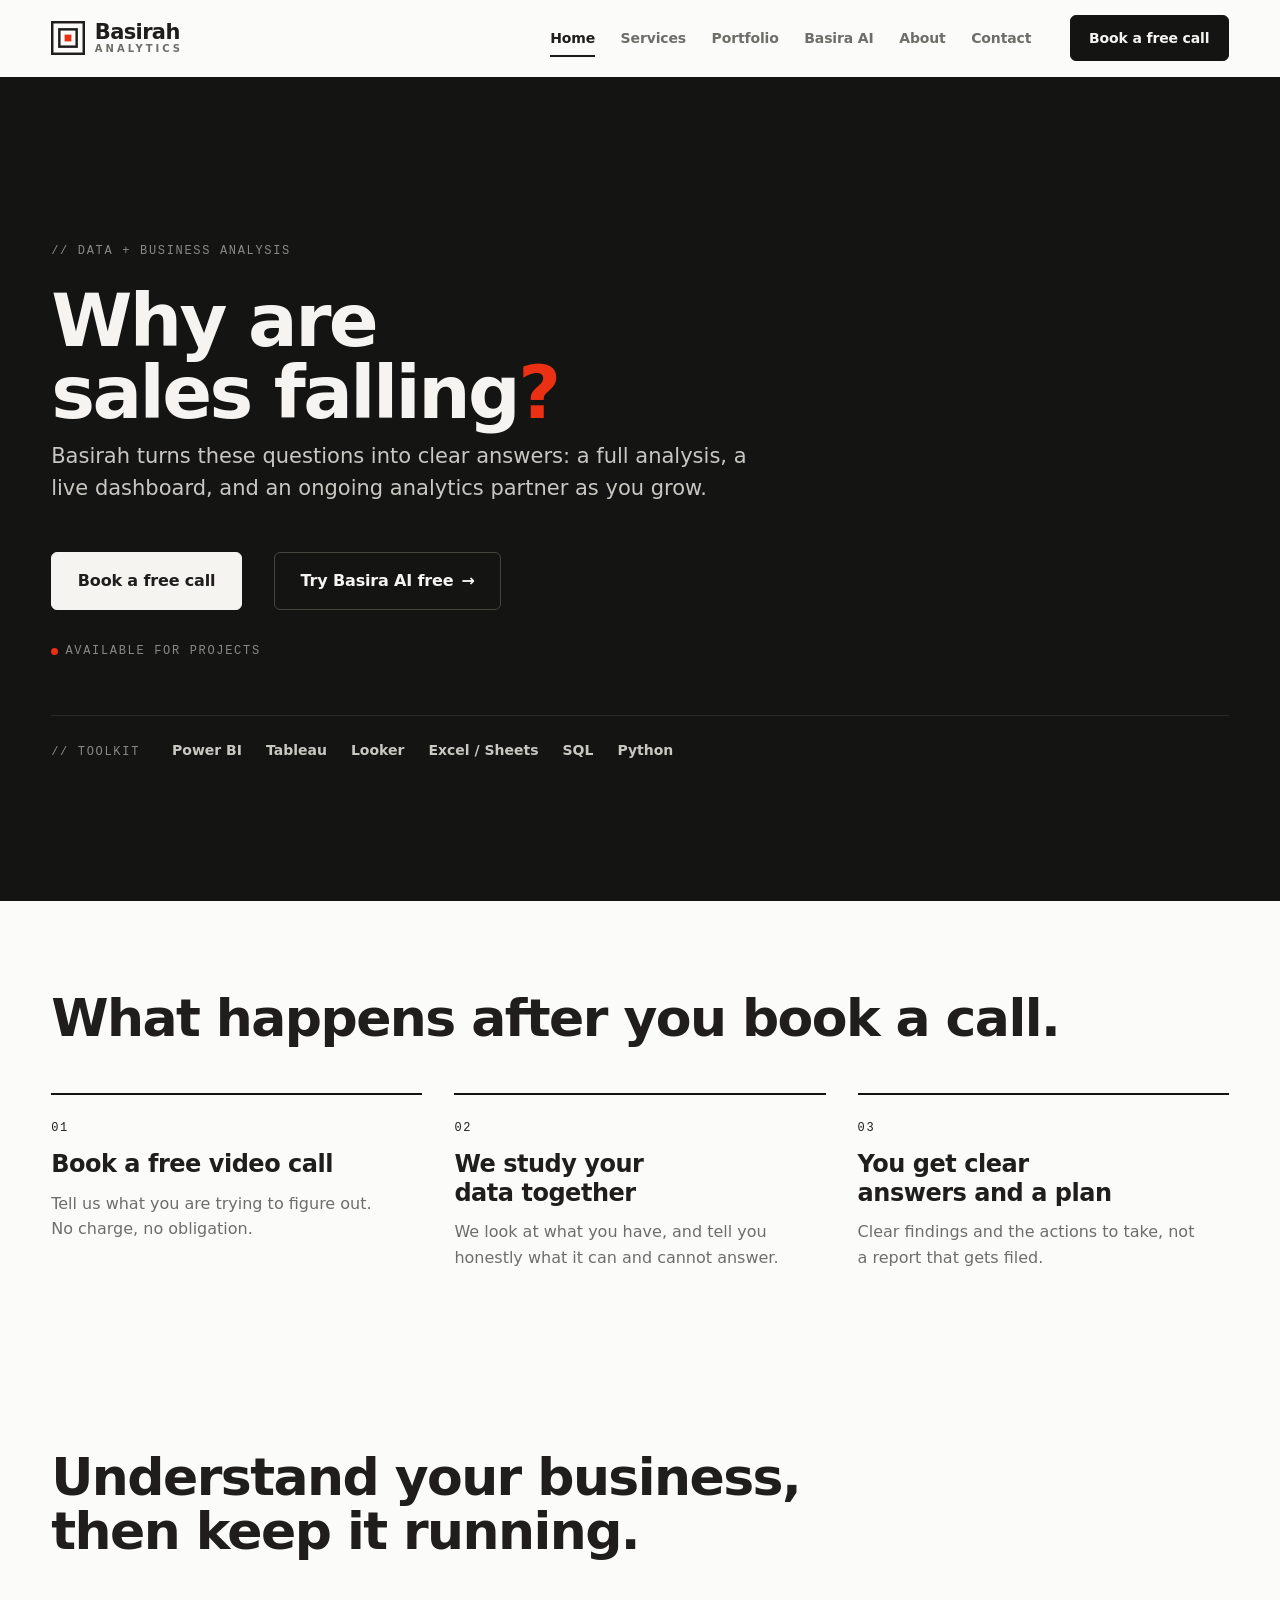
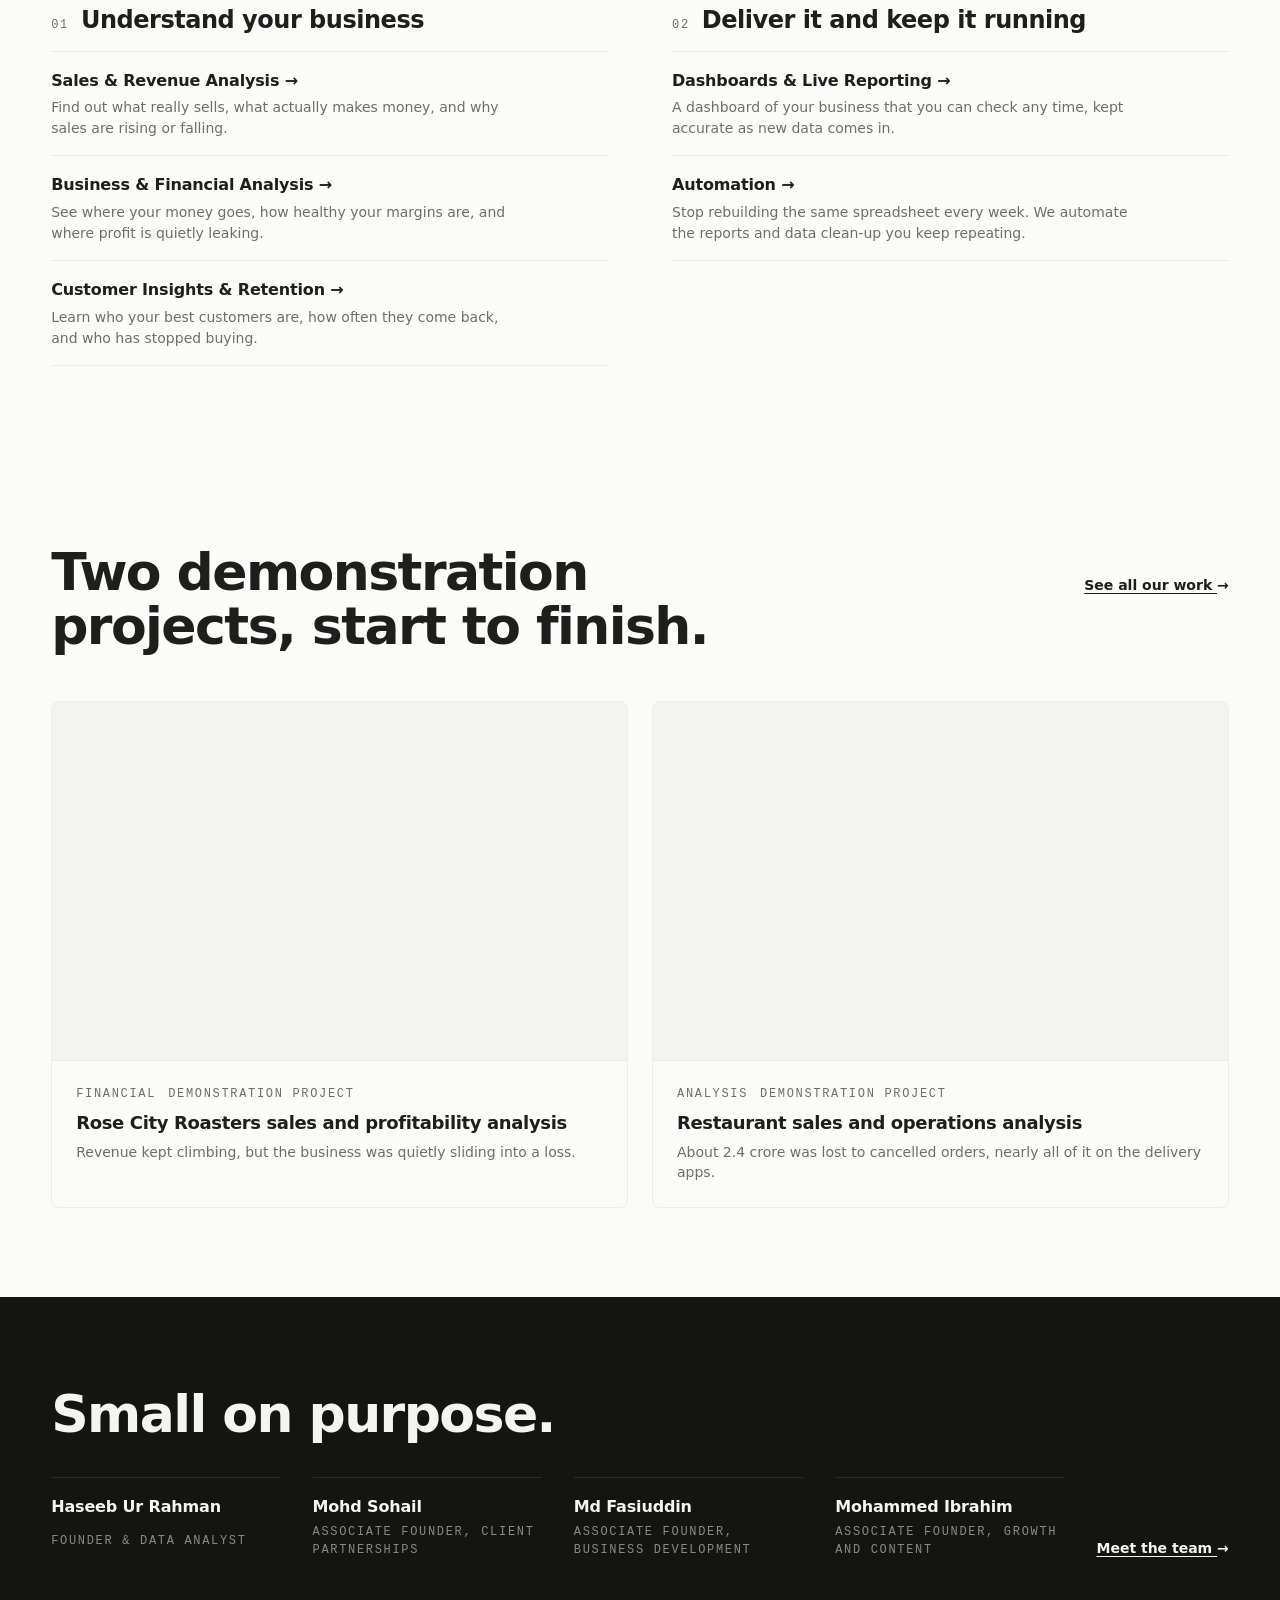
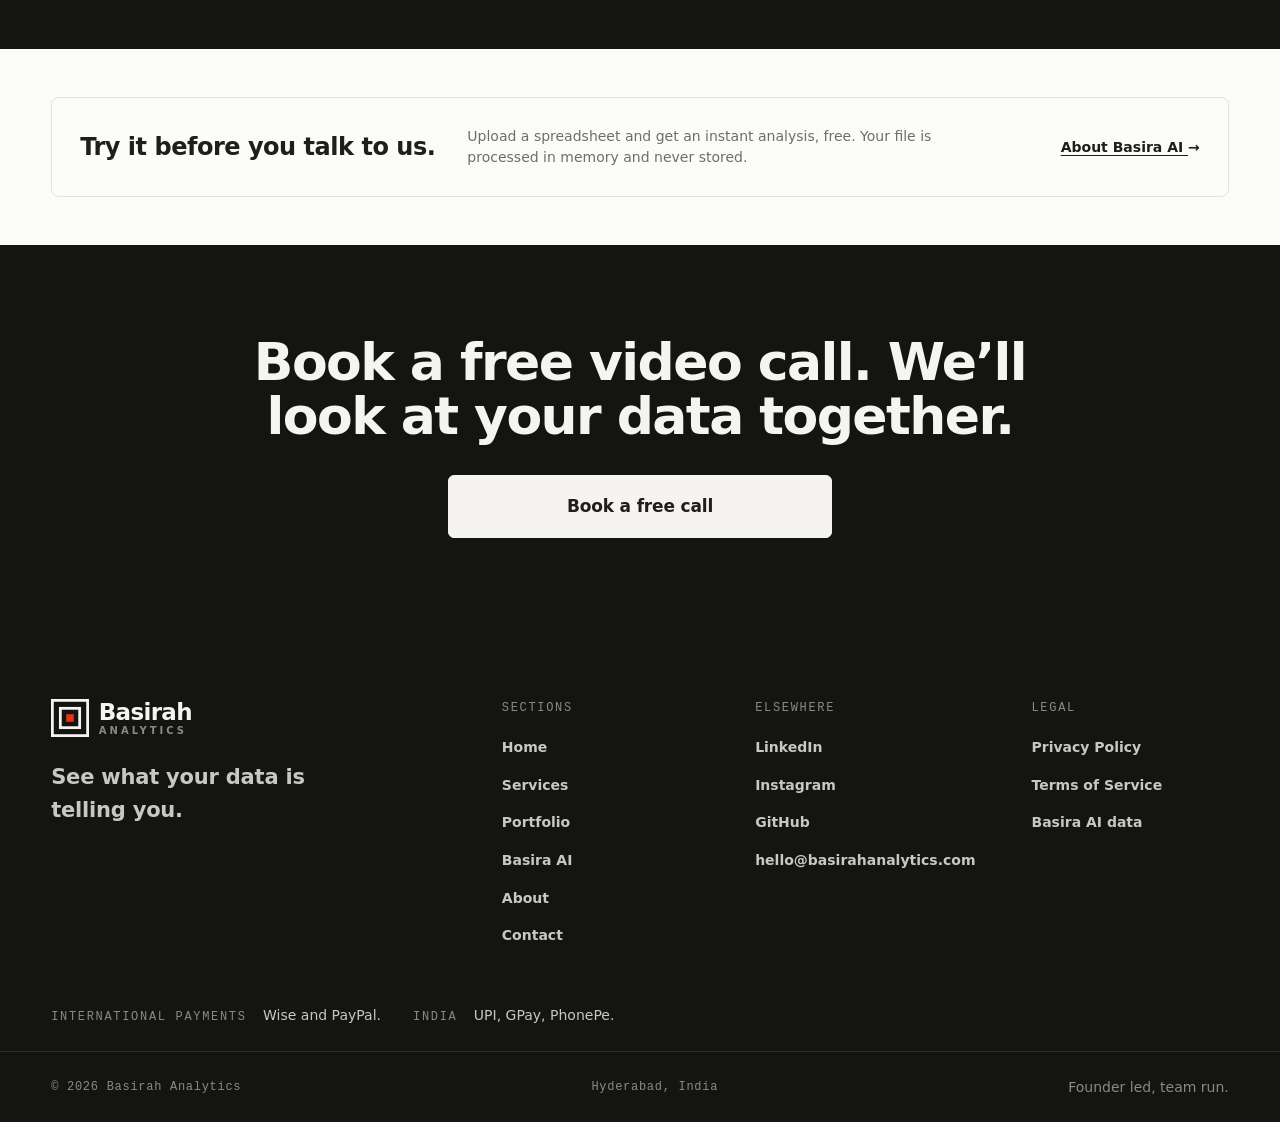
==== commit 1a905160: "Copy cleanup: replace "plain English" with specific wording - Home: step 3 now reads "Clear findings" ====
--- a/index.html
+++ b/index.html
@@ -14,7 +14,7 @@
 
 <!-- One policy, shared by every page. No page embeds a frame, so frame-src
      is 'none'. Nothing may frame or be framed. -->
-<meta http-equiv="Content-Security-Policy" content="default-src 'self'; script-src 'self'; style-src 'self' https://fonts.googleapis.com; font-src https://fonts.gstatic.com; img-src 'self' data:; connect-src 'self' https://api.web3forms.com https://formspree.io; form-action 'self' https://formspree.io; frame-src 'none'; object-src 'none'; base-uri 'none'">
+<meta http-equiv="Content-Security-Policy" content="default-src 'self'; script-src 'self' https://static.cloudflareinsights.com; style-src 'self' https://fonts.googleapis.com; font-src https://fonts.gstatic.com; img-src 'self'; connect-src 'self' https://cloudflareinsights.com; form-action 'self'; frame-src 'none'; object-src 'none'; base-uri 'none'">
 <meta name="referrer" content="strict-origin-when-cross-origin">
 
 <link rel="canonical" href="https://basirahanalytics.com/">
@@ -44,7 +44,7 @@
 <link rel="preconnect" href="https://fonts.googleapis.com">
 <link rel="preconnect" href="https://fonts.gstatic.com" crossorigin>
 <link href="https://fonts.googleapis.com/css2?family=Archivo:wght@400;500;600;800;900&family=JetBrains+Mono:wght@400;500&display=swap" rel="stylesheet">
-<link rel="stylesheet" href="/assets/css/styles.css?v=66">
+<link rel="stylesheet" href="/assets/css/styles.css?v=70">
 <!-- Structured data. Every node describes something this page actually
      shows. The Organization, Person and WebSite @ids are shared across the
      whole site so all pages describe one entity rather than competing copies.
@@ -218,7 +218,7 @@
       "applicationCategory": "BusinessApplication",
       "operatingSystem": "Any (web browser)",
       "browserRequirements": "Requires JavaScript",
-      "description": "Upload a spreadsheet or CSV and get an instant plain-English analysis: the trends worth knowing, the numbers that look wrong, and the things to keep an eye on. No setup and no account.",
+      "description": "Upload a spreadsheet or CSV and get an instant analysis: the trends worth knowing, the numbers that look wrong, and the things to keep an eye on. No setup and no account.",
       "isAccessibleForFree": true,
       "offers": {
         "@type": "Offer",
@@ -359,7 +359,7 @@
         <li class="how-step">
           <p class="how-num">03</p>
           <h3 class="how-name">You get clear answers and a plan</h3>
-          <p class="how-text">Plain English findings and the actions to take, not a report that gets filed.</p>
+          <p class="how-text">Clear findings and the actions to take, not a report that gets filed.</p>
         </li>
       </ol>
     </div>
@@ -560,6 +560,6 @@
   </div>
 </footer>
 
-<script src="/assets/js/main.js?v=64" defer></script>
+<script src="/assets/js/main.js?v=66" defer></script>
 </body>
 </html>
--- a/assets/css/styles.css
+++ b/assets/css/styles.css
@@ -1714,29 +1714,6 @@
 }
 .cta-strip h2 { max-width: 24ch; }
 
-/* ---- team photo placeholder ---- */
-.team-photo { margin: clamp(2rem, 4vw, 3rem) 0 0; }
-.team-photo img { width: 100%; height: auto; border-radius: var(--radius-lg); }
-.photo-frame {
-  display: grid;
-  place-content: center;
-  justify-items: center;
-  gap: var(--space-4);
-  aspect-ratio: 16 / 9;
-  background: var(--ink);
-  border-radius: var(--radius-lg);
-  color: var(--paper);
-}
-.photo-mark { width: 52px; height: 52px; opacity: 0.5; }
-.photo-label {
-  font-family: var(--font-mono);
-  font-size: var(--fs-mono);
-  letter-spacing: var(--tracking-mono);
-  text-transform: uppercase;
-  /* The frame is Ink inside a light section, which remaps --muted to the
-     light-background grey (3.6:1 here). Use the dark-surface grey instead. */
-  color: var(--muted-dark);
-}
 .team-intro { max-width: var(--measure); font-size: var(--fs-lead); line-height: 1.55; }
 
 /* ---- contact hours + social ---- */
@@ -1883,6 +1860,12 @@
 }
 /* A sentence, so body type: mono is for labels only. */
 .footer-built { font-size: var(--fs-small); color: var(--muted); }
+
+/* ---- 404 ---- */
+/* One screen, one message, the one action and a way home. */
+.notfound { min-height: calc(100svh - var(--header-h) - 12rem); display: flex; align-items: center; }
+.notfound .section-lead { max-width: 52ch; margin-top: var(--space-5); }
+.notfound-actions { display: flex; flex-wrap: wrap; align-items: center; gap: var(--space-4) var(--space-6); margin-top: var(--space-6); }
 
 /* ---- tap areas ----
    Arrow links, breadcrumb links and the footer logo render at 20 to 38px
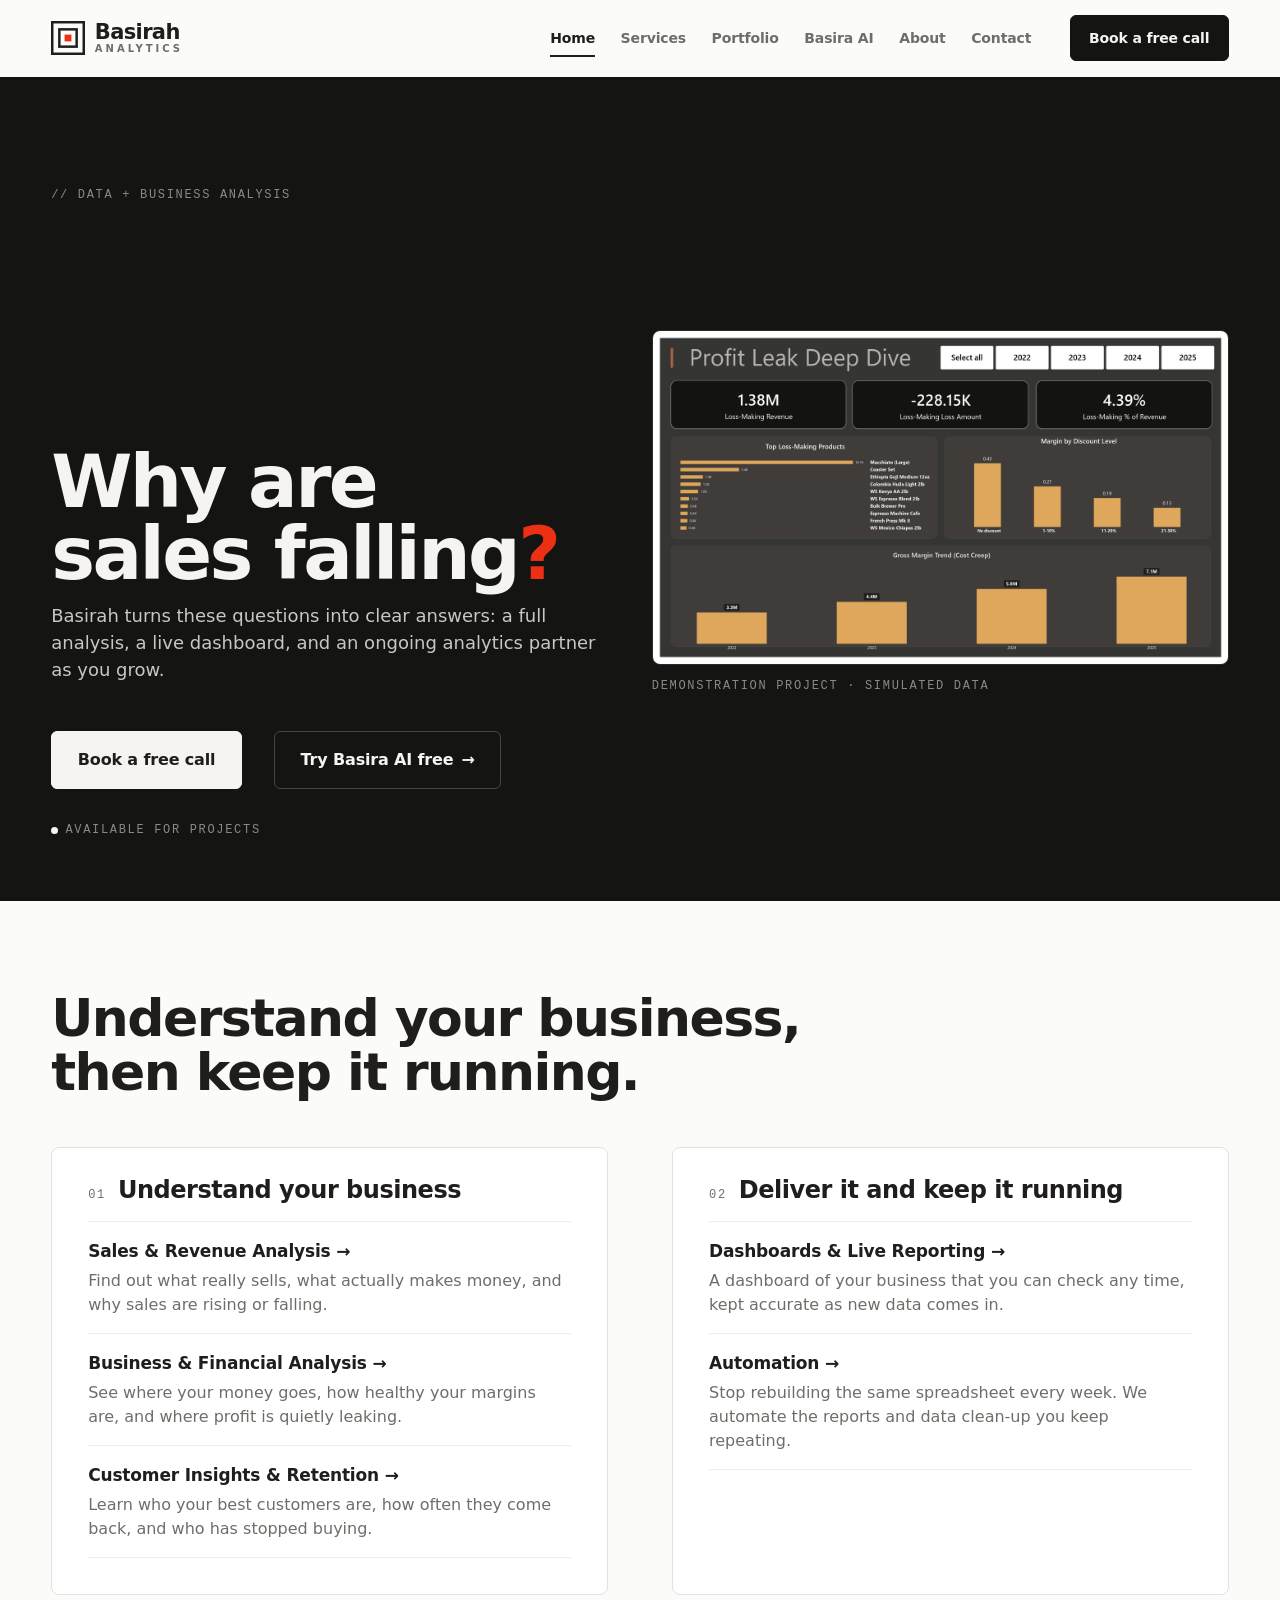
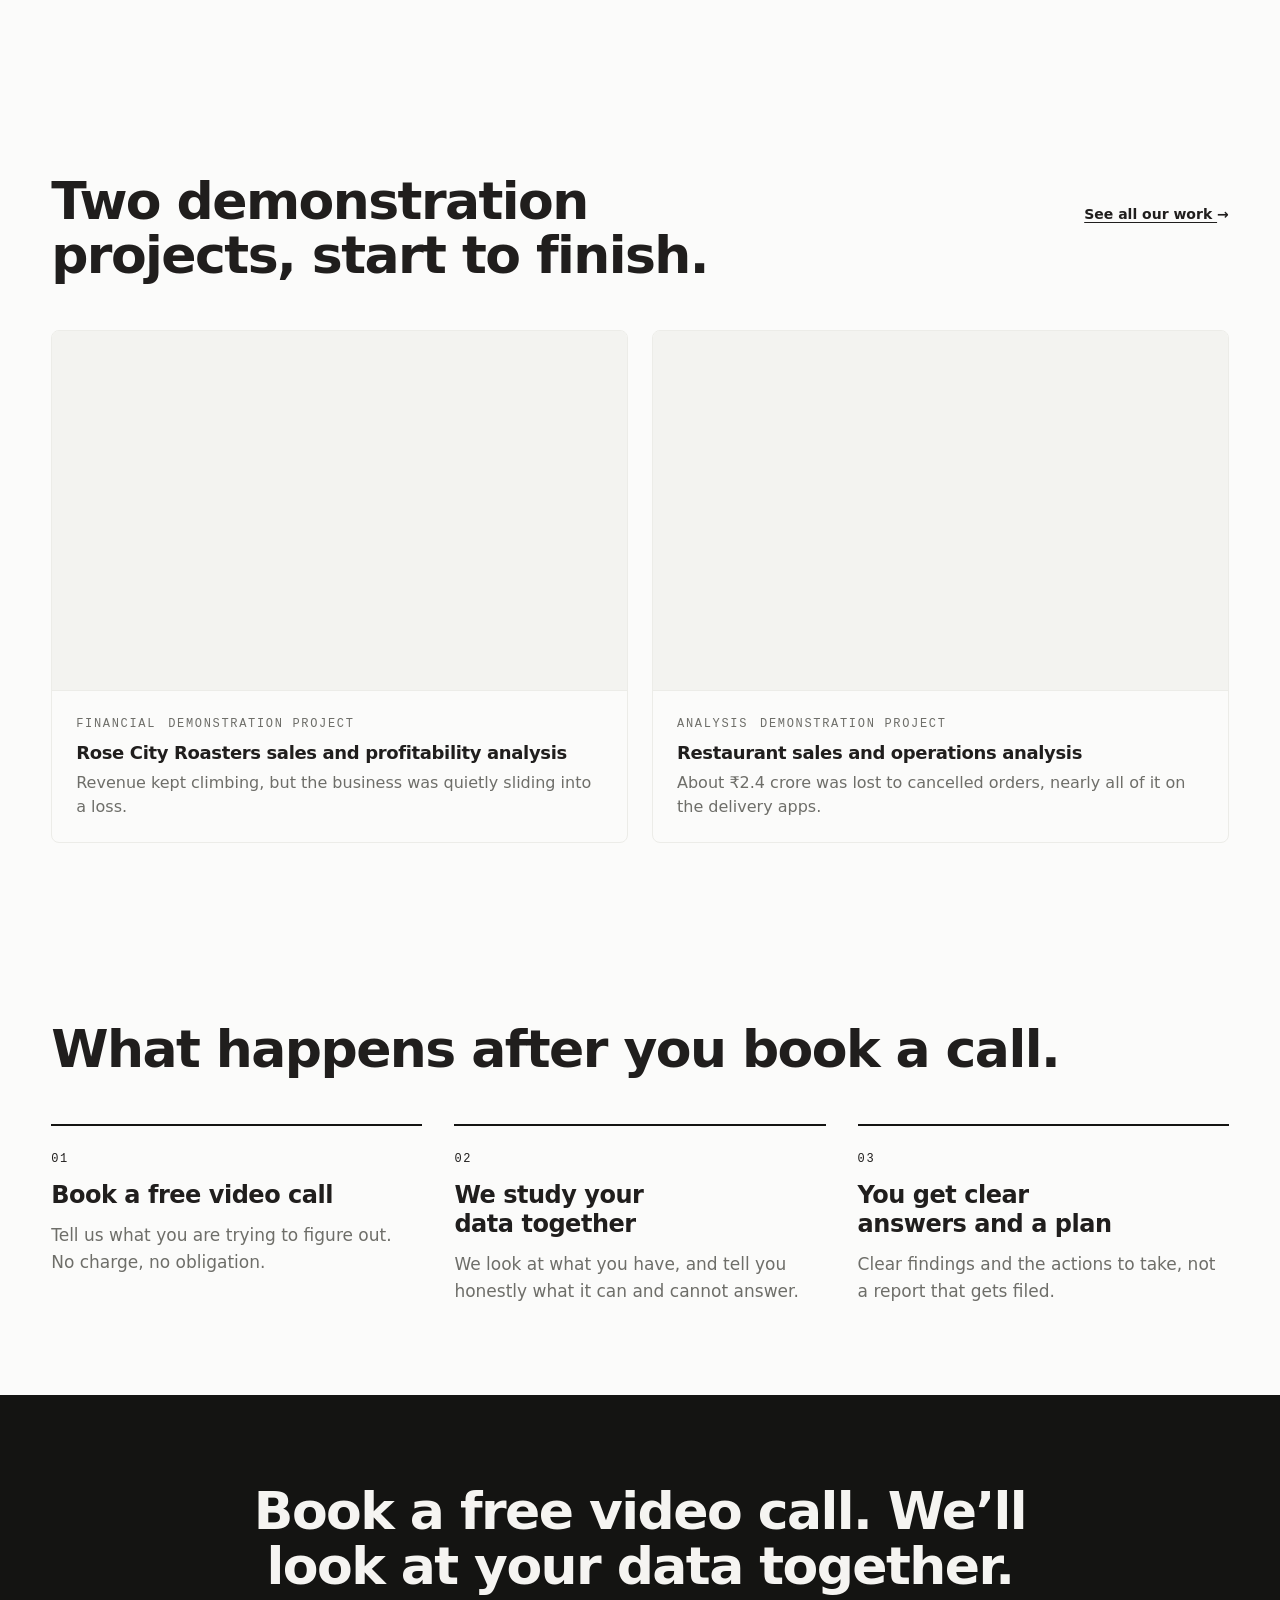
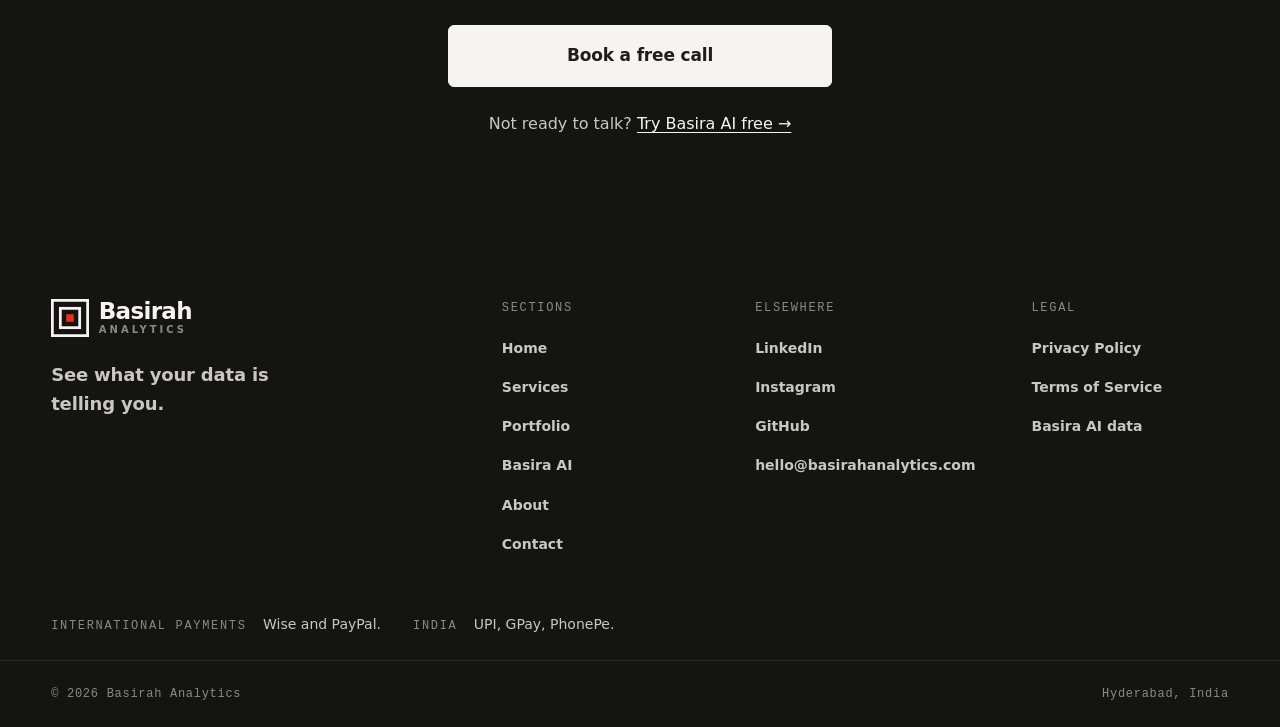
==== commit c1900edb: "Redesign round 2: Home, Services, Basira AI, About, Contact, type scale Home - Hero: copy left, the " ====
--- a/index.html
+++ b/index.html
@@ -44,7 +44,7 @@
 <link rel="preconnect" href="https://fonts.googleapis.com">
 <link rel="preconnect" href="https://fonts.gstatic.com" crossorigin>
 <link href="https://fonts.googleapis.com/css2?family=Archivo:wght@400;500;600;800;900&family=JetBrains+Mono:wght@400;500&display=swap" rel="stylesheet">
-<link rel="stylesheet" href="/assets/css/styles.css?v=70">
+<link rel="stylesheet" href="/assets/css/styles.css?v=71">
 <!-- Structured data. Every node describes something this page actually
      shows. The Organization, Person and WebSite @ids are shared across the
      whole site so all pages describe one entity rather than competing copies.
@@ -274,7 +274,8 @@
 
 <main id="main">
   <section class="hero section-dark" id="home">
-    <div class="wrap hero-inner">
+    <div class="wrap hero-inner hero-split">
+      <div class="hero-copy">
 
       <div class="hero-top">
         <p class="eyebrow">data + business analysis</p>
@@ -329,14 +330,92 @@
         <span class="dot" aria-hidden="true"></span> available for projects
       </p>
 
-      <div class="hero-rail">
-        <p class="rail-label">toolkit</p>
-        <ul class="rail-list">
-          <li>Power BI</li><li>Tableau</li><li>Looker</li>
-          <li>Excel / Sheets</li><li>SQL</li><li>Python</li>
-        </ul>
       </div>
-
+      <figure class="hero-media">
+        <img src="/assets/img/work/rosecity-2.png" width="1400" height="810" loading="lazy" decoding="async" alt="Profit Leak Deep Dive dashboard: loss-making revenue, loss amount and margin by discount level">
+        <figcaption>Demonstration project &middot; simulated data</figcaption>
+      </figure>
+
+    </div>
+  </section>
+
+  <section class="section section-light home-services" aria-labelledby="prev-services">
+    <div class="wrap">
+      <h2 id="prev-services">Understand your business, then keep it running.</h2>
+      <div class="home-groups">
+        <div class="home-group panel">
+          <h3 class="home-group-title"><span class="svc-group-num">01</span> Understand your business</h3>
+          <ul class="home-svc-list">
+            <li>
+              <a class="home-svc" href="/services#sales-revenue-analysis">
+                <span class="home-svc-name">Sales &amp; Revenue Analysis <span aria-hidden="true">&rarr;</span></span>
+                <span class="home-svc-line">Find out what really sells, what actually makes money, and why sales are rising or falling.</span>
+              </a>
+            </li>
+            <li>
+              <a class="home-svc" href="/services#business-financial-analysis">
+                <span class="home-svc-name">Business &amp; Financial Analysis <span aria-hidden="true">&rarr;</span></span>
+                <span class="home-svc-line">See where your money goes, how healthy your margins are, and where profit is quietly leaking.</span>
+              </a>
+            </li>
+            <li>
+              <a class="home-svc" href="/services#customer-insights-retention">
+                <span class="home-svc-name">Customer Insights &amp; Retention <span aria-hidden="true">&rarr;</span></span>
+                <span class="home-svc-line">Learn who your best customers are, how often they come back, and who has stopped buying.</span>
+              </a>
+            </li>
+          </ul>
+        </div>
+        <div class="home-group panel">
+          <h3 class="home-group-title"><span class="svc-group-num">02</span> Deliver it and keep it running</h3>
+          <ul class="home-svc-list">
+            <li>
+              <a class="home-svc" href="/services#dashboards-live-reporting">
+                <span class="home-svc-name">Dashboards &amp; Live Reporting <span aria-hidden="true">&rarr;</span></span>
+                <span class="home-svc-line">A dashboard of your business that you can check any time, kept accurate as new data comes in.</span>
+              </a>
+            </li>
+            <li>
+              <a class="home-svc" href="/services#automation">
+                <span class="home-svc-name">Automation <span aria-hidden="true">&rarr;</span></span>
+                <span class="home-svc-line">Stop rebuilding the same spreadsheet every week. We automate the reports and data clean-up you keep repeating.</span>
+              </a>
+            </li>
+          </ul>
+        </div>
+      </div>
+    </div>
+  </section>
+
+  <section class="section section-light preview-work" aria-labelledby="prev-work">
+    <div class="wrap">
+      <header class="home-work-head">
+        <h2 id="prev-work">Two demonstration projects, start to finish.</h2>
+        <a class="link-arrow" href="/portfolio">See all our work <span aria-hidden="true">&rarr;</span></a>
+      </header>
+
+      <ul class="work-grid">
+        <li class="tile-item">
+          <a class="tile" href="/case-studies/profitability-analysis">
+            <span class="tile-thumb"><img class="tile-img" src="/assets/img/work/rosecity-1.png" alt="" loading="lazy" decoding="async"></span>
+            <span class="tile-body">
+              <span class="tile-meta"><span class="tile-cat">Financial</span><span class="tile-demo">Demonstration project</span></span>
+              <span class="tile-title">Rose City Roasters sales and profitability analysis</span>
+              <span class="tile-insight">Revenue kept climbing, but the business was quietly sliding into a loss.</span>
+            </span>
+          </a>
+        </li>
+        <li class="tile-item">
+          <a class="tile" href="/case-studies/restaurant-sales-analysis">
+            <span class="tile-thumb"><img class="tile-img" src="/assets/img/work/restaurant-1.png" alt="" loading="lazy" decoding="async"></span>
+            <span class="tile-body">
+              <span class="tile-meta"><span class="tile-cat">Analysis</span><span class="tile-demo">Demonstration project</span></span>
+              <span class="tile-title">Restaurant sales and operations analysis</span>
+              <span class="tile-insight">About ₹2.4 crore was lost to cancelled orders, nearly all of it on the delivery apps.</span>
+            </span>
+          </a>
+        </li>
+      </ul>
     </div>
   </section>
 
@@ -365,131 +444,11 @@
     </div>
   </section>
 
-  <!-- Four sections, four shapes: a services index, the work with its link
-       in the header row, the team itself, and a one-line strip for the free
-       tool. The service names and one-liners are copied word for word from
-       services.html and link to their anchors there. -->
-  <section class="section section-light home-services" aria-labelledby="prev-services">
-    <div class="wrap">
-      <h2 id="prev-services">Understand your business, then keep it running.</h2>
-      <div class="home-groups">
-        <div class="home-group">
-          <h3 class="home-group-title"><span class="svc-group-num">01</span> Understand your business</h3>
-          <ul class="home-svc-list">
-            <li>
-              <a class="home-svc" href="/services#sales-revenue-analysis">
-                <span class="home-svc-name">Sales &amp; Revenue Analysis <span aria-hidden="true">&rarr;</span></span>
-                <span class="home-svc-line">Find out what really sells, what actually makes money, and why sales are rising or falling.</span>
-              </a>
-            </li>
-            <li>
-              <a class="home-svc" href="/services#business-financial-analysis">
-                <span class="home-svc-name">Business &amp; Financial Analysis <span aria-hidden="true">&rarr;</span></span>
-                <span class="home-svc-line">See where your money goes, how healthy your margins are, and where profit is quietly leaking.</span>
-              </a>
-            </li>
-            <li>
-              <a class="home-svc" href="/services#customer-insights-retention">
-                <span class="home-svc-name">Customer Insights &amp; Retention <span aria-hidden="true">&rarr;</span></span>
-                <span class="home-svc-line">Learn who your best customers are, how often they come back, and who has stopped buying.</span>
-              </a>
-            </li>
-          </ul>
-        </div>
-        <div class="home-group">
-          <h3 class="home-group-title"><span class="svc-group-num">02</span> Deliver it and keep it running</h3>
-          <ul class="home-svc-list">
-            <li>
-              <a class="home-svc" href="/services#dashboards-live-reporting">
-                <span class="home-svc-name">Dashboards &amp; Live Reporting <span aria-hidden="true">&rarr;</span></span>
-                <span class="home-svc-line">A dashboard of your business that you can check any time, kept accurate as new data comes in.</span>
-              </a>
-            </li>
-            <li>
-              <a class="home-svc" href="/services#automation">
-                <span class="home-svc-name">Automation <span aria-hidden="true">&rarr;</span></span>
-                <span class="home-svc-line">Stop rebuilding the same spreadsheet every week. We automate the reports and data clean-up you keep repeating.</span>
-              </a>
-            </li>
-          </ul>
-        </div>
-      </div>
-    </div>
-  </section>
-
-  <section class="section section-light preview-work" aria-labelledby="prev-work">
-    <div class="wrap">
-      <header class="home-work-head">
-        <h2 id="prev-work">Two demonstration projects, start to finish.</h2>
-        <a class="link-arrow" href="/portfolio">See all our work <span aria-hidden="true">&rarr;</span></a>
-      </header>
-
-      <ul class="work-grid">
-        <li class="tile-item">
-          <a class="tile" href="/case-studies/profitability-analysis">
-            <span class="tile-thumb"><img class="tile-img" src="/assets/img/work/rosecity-1.png" alt="" loading="lazy" decoding="async"></span>
-            <span class="tile-body">
-              <span class="tile-meta"><span class="tile-cat">Financial</span><span class="tile-demo">Demonstration project</span></span>
-              <span class="tile-title">Rose City Roasters sales and profitability analysis</span>
-              <span class="tile-insight">Revenue kept climbing, but the business was quietly sliding into a loss.</span>
-            </span>
-          </a>
-        </li>
-        <li class="tile-item">
-          <a class="tile" href="/case-studies/restaurant-sales-analysis">
-            <span class="tile-thumb"><img class="tile-img" src="/assets/img/work/restaurant-1.png" alt="" loading="lazy" decoding="async"></span>
-            <span class="tile-body">
-              <span class="tile-meta"><span class="tile-cat">Analysis</span><span class="tile-demo">Demonstration project</span></span>
-              <span class="tile-title">Restaurant sales and operations analysis</span>
-              <span class="tile-insight">About 2.4 crore was lost to cancelled orders, nearly all of it on the delivery apps.</span>
-            </span>
-          </a>
-        </li>
-      </ul>
-    </div>
-  </section>
-
-  <section class="section section-dark home-team" aria-labelledby="prev-team">
-    <div class="wrap">
-      <h2 id="prev-team">Small on purpose.</h2>
-      <div class="home-team-row">
-        <ul class="home-team-list">
-        <li class="home-team-person">
-          <span class="home-team-name">Haseeb Ur Rahman</span>
-          <span class="home-team-role">Founder &amp; Data Analyst</span>
-        </li>
-        <li class="home-team-person">
-          <span class="home-team-name">Mohd Sohail</span>
-          <span class="home-team-role">Associate Founder, Client Partnerships</span>
-        </li>
-        <li class="home-team-person">
-          <span class="home-team-name">Md Fasiuddin</span>
-          <span class="home-team-role">Associate Founder, Business Development</span>
-        </li>
-        <li class="home-team-person">
-          <span class="home-team-name">Mohammed Ibrahim</span>
-          <span class="home-team-role">Associate Founder, Growth and Content</span>
-        </li>
-        </ul>
-        <a class="link-arrow" href="/about">Meet the team <span aria-hidden="true">&rarr;</span></a>
-      </div>
-    </div>
-  </section>
-
-  <section class="section section-light home-ai" aria-labelledby="prev-ai">
-    <div class="wrap">
-      <div class="home-ai-strip">
-        <h2 class="home-ai-title" id="prev-ai">Try it before you talk to us.</h2>
-        <p class="home-ai-line">Upload a spreadsheet and get an instant analysis, free. Your file is processed in memory and never stored.</p>
-        <a class="link-arrow" href="/basira-ai">About Basira AI <span aria-hidden="true">&rarr;</span></a>
-      </div>
-    </div>
-  </section>
-
   <section class="section section-dark cta-strip">
     <div class="wrap">
       <h2>Book a free video call. We&rsquo;ll look at your data together.</h2>
       <a class="btn btn-paper btn-book" href="/contact">Book a free call</a>
+      <p class="cta-alt">Not ready to talk? <a href="/basira-ai">Try Basira AI free <span aria-hidden="true">&rarr;</span></a></p>
     </div>
   </section>
 
@@ -556,10 +515,9 @@
   <div class="wrap footer-base">
     <p class="footer-copy">&copy; 2026 Basirah Analytics</p>
     <p class="footer-place">Hyderabad, India</p>
-    <p class="footer-built">Founder led, team run.</p>
   </div>
 </footer>
 
-<script src="/assets/js/main.js?v=66" defer></script>
+<script src="/assets/js/main.js?v=67" defer></script>
 </body>
 </html>
--- a/assets/css/styles.css
+++ b/assets/css/styles.css
@@ -33,9 +33,11 @@
   --fs-display: clamp(2.75rem, 1.35rem + 6.2vw, 6rem);
   --fs-h2:      clamp(2rem, 1.35rem + 2.8vw, 3.25rem);
   --fs-h3:      clamp(1.25rem, 1.1rem + 0.7vw, 1.5rem);
-  --fs-lead:    clamp(1.0625rem, 0.98rem + 0.5vw, 1.3125rem);
-  --fs-body:    1rem;
-  --fs-small:   0.875rem;
+  --fs-hero:    clamp(2.4rem, 1.1rem + 4.4vw, 4.6rem);   /* every dark hero h1: Home, Basira AI, Contact */
+  --fs-lead:    1.125rem;     /* lead reading text, 18px */
+  --fs-body:    1.0625rem;    /* reading text, 17px */
+  --fs-small:   1rem;         /* supporting text, 16px */
+  --fs-ui:      0.875rem;     /* buttons, nav and link labels, 14px; no sentence text below this */
   --fs-mono:    0.75rem;
 
   --tracking-tight: -0.03em;
@@ -144,7 +146,6 @@
 
 /* mono eyebrow / label */
 .eyebrow,
-.rail-label,
 .badge-available {
   font-family: var(--font-mono);
   font-size: var(--fs-mono);
@@ -155,8 +156,7 @@
 
 /* the "//" is decoration, drawn in CSS so screen readers don't announce it */
 .eyebrow { color: var(--muted); }
-.eyebrow::before,
-.rail-label::before { content: "// "; }
+.eyebrow::before { content: "// "; }
 
 /* ---------------------------- SCROLLBAR ---------------------------- */
 /* Slimmed and tinted to match the palette rather than removed. On a page this
@@ -253,7 +253,7 @@
   padding: 0.7rem 1.15rem;
   border: var(--hairline) solid transparent;
   border-radius: var(--radius);
-  font-size: var(--fs-small);
+  font-size: var(--fs-ui);
   font-weight: var(--fw-label);
   letter-spacing: -0.01em;
   white-space: nowrap;
@@ -356,7 +356,7 @@
   position: relative;
   display: inline-block;
   padding-block: 0.35rem;
-  font-size: var(--fs-small);
+  font-size: var(--fs-ui);
   font-weight: var(--fw-label);
   letter-spacing: -0.01em;
   color: var(--muted);
@@ -453,7 +453,7 @@
   padding: 0.4rem 0.8rem;
   border: var(--hairline) solid #46463F;   /* the outline-button border on Ink */
   border-radius: var(--radius);
-  font-size: var(--fs-small);
+  font-size: var(--fs-ui);
   font-weight: var(--fw-label);
   color: var(--text-light);
   transition: border-color var(--dur) var(--ease);
@@ -498,7 +498,7 @@
 
 .hero-q {
   grid-area: 1 / 1;
-  font-size: clamp(2.4rem, 1.1rem + 4.4vw, 4.6rem);
+  font-size: var(--fs-hero);
   font-weight: var(--fw-head);
   line-height: .98;
   letter-spacing: -.035em;
@@ -599,12 +599,13 @@
   color: var(--muted);
 }
 /* the spec names .badge .d; this site's markup is .badge-available .dot */
+/* Text Light, not Signal Red: the hero's one red point is the question mark. */
 .badge-available .dot {
   position: relative;
   width: 7px;
   height: 7px;
   border-radius: 50%;
-  background: var(--accent);
+  background: var(--text-light);
 }
 /* The pulse is a ring on a pseudo-element, scaled and faded (transform and
    opacity only, never box-shadow, which repaints every frame). Three pulses
@@ -615,7 +616,7 @@
   position: absolute;
   inset: 0;
   border-radius: 50%;
-  background: var(--accent);
+  background: var(--text-light);
   opacity: 0;
 }
 @media (prefers-reduced-motion: no-preference) {
@@ -625,29 +626,6 @@
   0%   { opacity: 0.5; transform: scale(1); }
   70%  { opacity: 0;   transform: scale(3); }
   100% { opacity: 0;   transform: scale(3); }
-}
-
-/* toolkit rail: hairline strip at the foot of the hero */
-/* a deliberate gap under the copy, not whatever space happens to be left */
-.hero-rail {
-  display: flex;
-  flex-wrap: wrap;
-  align-items: baseline;
-  gap: var(--space-4) var(--space-6);
-  margin-top: clamp(2.5rem, 6vh, 4.5rem);
-  padding: clamp(1rem, 2.2vw, 1.4rem) 0;
-  border-top: 1px solid var(--border-dark);
-}
-
-.rail-label { color: var(--muted); flex: none; }
-
-.rail-list {
-  display: flex;
-  flex-wrap: wrap;
-  gap: var(--space-3) var(--space-5);
-  font-size: var(--fs-small);
-  font-weight: var(--fw-label);
-  color: #C9C7C1;
 }
 
 /* ------------------------------ 8. SERVICES ------------------------------ */
@@ -773,7 +751,8 @@
 
 /* ---------------------------- 10. PORTFOLIO ---------------------------- */
 /* The intro ran the full 1440px container, about 166 characters a line. */
-#work-head .section-lead { max-width: 58ch; }
+/* The one exception to the 68-character cap: two lines on desktop. */
+#work-head .section-lead { max-width: 112ch; }
 
 .work-toolbar {
   display: flex;
@@ -792,7 +771,7 @@
   padding: 0.45rem 0.9rem;
   border: var(--hairline) solid var(--border);
   border-radius: 100px;
-  font-size: var(--fs-small);
+  font-size: var(--fs-ui);
   font-weight: var(--fw-label);
   color: var(--muted);
   transition: color var(--dur) var(--ease),
@@ -928,7 +907,7 @@
   padding: 0.45rem 0.9rem 0.45rem 0.7rem;
   border: var(--hairline) solid var(--border);
   border-radius: 100px;
-  font-size: var(--fs-small);
+  font-size: var(--fs-ui);
   font-weight: var(--fw-label);
   color: var(--text-dark);
   transition: border-color var(--dur) var(--ease), background-color var(--dur) var(--ease);
@@ -1090,7 +1069,7 @@
    Modelled on .snapshot a: the global `a { text-decoration: none }` would
    otherwise leave it looking like plain text. */
 .link-arrow {
-  font-size: var(--fs-small);
+  font-size: var(--fs-ui);
   font-weight: var(--fw-label);
   text-decoration: underline;
   text-underline-offset: 3px;
@@ -1225,12 +1204,10 @@
 }
 
 /* ----------------------------- 12. BASIRA AI ----------------------------- */
-/* The one section CLAUDE.md marks accent-forward. Red now appears twice and
-   only where it carries meaning: the word "free" and the CTA. The outlier
-   signal moved to --signal-amber, because red is what this site uses for
-   things you can act on, and a data anomaly is not one of them. Each use is
-   sized and placed to hold WCAG AA against #141412, see the notes on
-   .btn-accent and .accent-word. */
+/* Red appears once on this page, on the one thing to act on: the "Try it
+   free" button. The outlier signal uses --signal-amber, because red is what
+   this site uses for things you can act on, and a data anomaly is not one of
+   them. See .btn-accent for how the button holds WCAG AA against #141412. */
 .ai-grid {
   display: grid;
   gap: clamp(2.5rem, 6vw, 4.5rem);
@@ -1240,13 +1217,15 @@
 
 .ai .eyebrow { display: block; margin-bottom: var(--space-5); }
 
-/* 32 to 52px display text is "large text" at AA, so accent on ink (4.43:1) clears
-   the 3:1 bar it has to meet. Do not reuse .accent-word at body size. */
+/* A dark hero heading, the same size as Home's and Contact's. */
 .ai-title {
+  font-size: var(--fs-hero);
+  font-weight: var(--fw-head);
+  line-height: 0.98;
+  letter-spacing: -0.035em;
   max-width: 18ch;
   margin-bottom: var(--space-5);
 }
-.accent-word { color: var(--accent); }
 .nowrap { white-space: nowrap; }
 
 .ai-text {
@@ -1461,8 +1440,10 @@
 /* The section heading became this page's h1 in the split, which pulled in
    --fs-display (up to 96px) and wrapped it onto five lines. Section headings
    read at h2 size regardless of their tag. */
-.contact-head h1,
 .section-head h1 { font-size: var(--fs-h2); font-weight: var(--fw-head); }
+/* Contact opens on a dark hero, so its h1 is a hero heading like Home's and
+   Basira AI's. */
+.contact-head h1 { font-size: var(--fs-hero); font-weight: var(--fw-head); line-height: 0.98; letter-spacing: -0.035em; }
 .contact-simple { max-width: 52rem; }
 .contact-head .section-lead { margin-top: var(--space-4); color: #C9C7C1; }
 
@@ -1553,7 +1534,7 @@
 }
 .team-link {
   margin-top: var(--space-2);
-  font-size: var(--fs-small);
+  font-size: var(--fs-ui);
   font-weight: var(--fw-label);
   text-decoration: underline;
   text-underline-offset: 3px;
@@ -1564,11 +1545,10 @@
   .team-link:hover span { transform: translateX(3px); }
 }
 
-@media (min-width: 640px) {
+/* Two per row at most: the About column is 46rem, so four cards squeezed
+   the names onto two lines. */
+@media (min-width: 560px) {
   .team-list { grid-template-columns: repeat(2, 1fr); }
-}
-@media (min-width: 1024px) {
-  .team-list { grid-template-columns: repeat(4, 1fr); }
 }
 
 /* ---- legal documents ---- */
@@ -1665,44 +1645,8 @@
 .home-work-head h2 { max-width: 22ch; }
 .preview-work .work-grid { margin-top: clamp(2rem, 4vw, 3rem); }
 
-/* The team itself: four names and roles, with the link closing the row. */
-.home-team h2 { margin-bottom: clamp(1.5rem, 3vw, 2.25rem); }
-.home-team-row { display: grid; gap: var(--space-6); align-items: end; }
-.home-team-list { display: grid; gap: var(--space-5) var(--space-6); grid-template-columns: repeat(2, minmax(0, 1fr)); }
-.home-team-person {
-  display: grid;
-  gap: var(--space-1);
-  padding-top: var(--space-4);
-  border-top: var(--hairline) solid var(--border);
-}
-.home-team-name { font-weight: var(--fw-head); letter-spacing: -0.01em; }
-.home-team-role {
-  font-family: var(--font-mono);
-  font-size: var(--fs-mono);
-  letter-spacing: var(--tracking-mono);
-  text-transform: uppercase;
-  line-height: 1.5;
-  color: var(--muted);
-}
-
-/* The free tool: one bordered line, not a full section. */
-.home-ai { padding-block: clamp(2rem, 4vw, 3rem); }
-.home-ai-strip {
-  display: grid;
-  gap: var(--space-3);
-  align-items: center;
-  padding: clamp(1.25rem, 3vw, 1.75rem);
-  border: var(--hairline) solid var(--border-2);
-  border-radius: var(--radius-lg);
-}
-.home-ai-title { font-size: var(--fs-h3); line-height: 1.2; letter-spacing: -0.02em; }
-.home-ai-line { font-size: var(--fs-small); line-height: 1.5; color: var(--muted); max-width: 60ch; }
-
 @media (min-width: 900px) {
   .home-groups { grid-template-columns: repeat(2, minmax(0, 1fr)); gap: var(--space-8); }
-  .home-team-row { grid-template-columns: minmax(0, 1fr) auto; }
-  .home-team-list { grid-template-columns: repeat(4, minmax(0, 1fr)); }
-  .home-ai-strip { grid-template-columns: auto minmax(0, 1fr) auto; gap: var(--space-6); }
 }
 
 /* ---- shared closing CTA ---- */
@@ -1721,6 +1665,7 @@
   padding-top: var(--space-5);
   border-top: var(--hairline) solid var(--border-dark);
   max-width: var(--measure);
+  margin-inline: auto;   /* centred with the rest of the page; it sat 104px left */
 }
 .hours-label {
   font-family: var(--font-mono);
@@ -1738,7 +1683,7 @@
   gap: var(--space-3) var(--space-6);
 }
 .contact-social a {
-  font-size: var(--fs-small);
+  font-size: var(--fs-ui);
   font-weight: var(--fw-label);
   color: var(--text-light);
   border-bottom: var(--hairline) solid rgba(245, 244, 241, 0.28);
@@ -1814,7 +1759,7 @@
 
 .footer-nav a,
 .footer-contact a {
-  font-size: var(--fs-small);
+  font-size: var(--fs-ui);
   font-weight: var(--fw-label);
   color: #C9C7C1;
   transition: color var(--dur) var(--ease);
@@ -1829,7 +1774,7 @@
   flex-wrap: wrap;
   gap: var(--space-3) var(--space-6);
   padding-bottom: var(--space-5);
-  font-size: var(--fs-small);
+  font-size: var(--fs-ui);
   color: #C9C7C1;
 }
 .pay-label {
@@ -1858,14 +1803,98 @@
   letter-spacing: 0.06em;
   color: var(--muted);
 }
-/* A sentence, so body type: mono is for labels only. */
-.footer-built { font-size: var(--fs-small); color: var(--muted); }
+
 
 /* ---- 404 ---- */
 /* One screen, one message, the one action and a way home. */
 .notfound { min-height: calc(100svh - var(--header-h) - 12rem); display: flex; align-items: center; }
 .notfound .section-lead { max-width: 52ch; margin-top: var(--space-5); }
 .notfound-actions { display: flex; flex-wrap: wrap; align-items: center; gap: var(--space-4) var(--space-6); margin-top: var(--space-6); }
+
+/* ==================== REDESIGN ROUND 2 ==================== */
+
+/* ---- panels: a light surface with a hairline, used for the service groups
+   on Home and Services and for "Every project includes" ---- */
+.panel {
+  background: #FFFFFF;
+  border: var(--hairline) solid var(--border-2);
+  border-radius: var(--radius-lg);
+  padding: clamp(1.25rem, 3vw, 2.25rem);
+}
+.panel > .svc:first-child { border-top: 0; padding-top: 0; }
+.panel > .svc:last-child { padding-bottom: 0; }
+.home-group.panel { padding-top: clamp(1rem, 2.5vw, 1.75rem); }
+
+/* ---- Home hero: copy left, one real dashboard right ---- */
+.hero-inner.hero-split { display: grid; gap: clamp(2rem, 4vw, 4rem); align-items: center; }
+.hero-copy { min-width: 0; display: flex; flex-direction: column; }
+.hero .hero-q { max-width: 16ch; }
+.hero-media { margin: 0; }
+.hero-media img { width: 100%; height: auto; border-radius: var(--radius-lg); border: var(--hairline) solid var(--border-dark); }
+.hero-media figcaption {
+  margin-top: var(--space-3);
+  font-family: var(--font-mono);
+  font-size: var(--fs-mono);
+  letter-spacing: var(--tracking-mono);
+  text-transform: uppercase;
+  color: var(--muted);
+}
+/* Hidden below 1000px: at phone width the dashboard's figures are too small
+   to read and would push the hero past one screen. */
+@media (max-width: 999px) { .hero-media { display: none; } }
+@media (min-width: 1000px) { .hero-inner.hero-split { grid-template-columns: minmax(0, 1fr) minmax(0, 1.05fr); } }
+
+/* ---- Home final section: the free tool as one line under the button ---- */
+.cta-alt { margin-top: calc(var(--space-2) * -1); font-size: var(--fs-small); color: #C9C7C1; }
+.cta-alt a { color: var(--text-light); text-decoration: underline; text-underline-offset: 3px; text-decoration-thickness: 1px; }
+
+/* ---- Services opening with "Every project includes" ---- */
+.svc-open-grid { display: grid; gap: var(--space-7); align-items: start; }
+.includes-title { font-size: var(--fs-h3); line-height: 1.2; letter-spacing: -0.02em; margin-bottom: var(--space-4); }
+.includes-list { display: grid; gap: var(--space-3); }
+.includes-list li { position: relative; padding-left: 1.4rem; }
+.includes-list li::before {
+  content: "";
+  position: absolute;
+  left: 0;
+  top: 0.55em;
+  width: 8px;
+  height: 8px;
+  border-radius: 1px;
+  background: var(--text-dark);
+}
+@media (min-width: 900px) {
+  .svc-open-grid { grid-template-columns: minmax(0, 1.4fr) minmax(0, 1fr); }
+  .includes-panel { margin-top: 2.75rem; }
+}
+
+/* ---- Services: case-study thumbnails beside two services ---- */
+.svc-thumb { display: block; margin-top: var(--space-5); max-width: 340px; }
+.svc-thumb img { width: 100%; height: auto; border-radius: var(--radius); border: var(--hairline) solid var(--border-2); }
+.svc-thumb span {
+  display: block;
+  margin-top: var(--space-2);
+  font-family: var(--font-mono);
+  font-size: var(--fs-mono);
+  letter-spacing: var(--tracking-mono);
+  text-transform: uppercase;
+  color: var(--muted);
+}
+
+/* ---- Basira AI: three steps, the real limits and a real screenshot ---- */
+.ai-how .how-steps { margin-top: clamp(1.5rem, 3vw, 2.5rem); }
+.ai-limits { margin-top: var(--space-6); font-size: var(--fs-small); color: var(--muted); }
+.ai-shot { margin: clamp(2rem, 4vw, 3rem) 0 0; }
+.ai-shot img { width: 100%; height: auto; border-radius: var(--radius-lg); border: var(--hairline) solid var(--border-2); }
+.ai-shot figcaption { margin-top: var(--space-3); font-size: var(--fs-small); color: var(--muted); }
+
+/* ---- 19. reading measure: about 68 characters for running text ---- */
+.case-study .detail-summary,
+.case-study .origin p,
+.case-study .insight-list,
+.case-study .case-steps,
+.faq-list dd,
+.about-body p { max-width: 68ch; }
 
 /* ---- tap areas ----
    Arrow links, breadcrumb links and the footer logo render at 20 to 38px
@@ -1981,7 +2010,6 @@
      any content; the long lists collapse behind a toggle instead. */
   .section { padding-block: clamp(2.5rem, 8vw, 3.25rem); }
   .hero { padding-top: clamp(2.5rem, 9vw, 4rem); }
-  .hero-rail { margin-top: var(--space-6); padding-block: var(--space-4) var(--space-5); }
   .section-head { margin-bottom: var(--space-6); }
   .card { padding: var(--space-5); }
   .cards, .work-grid { gap: var(--space-3); }
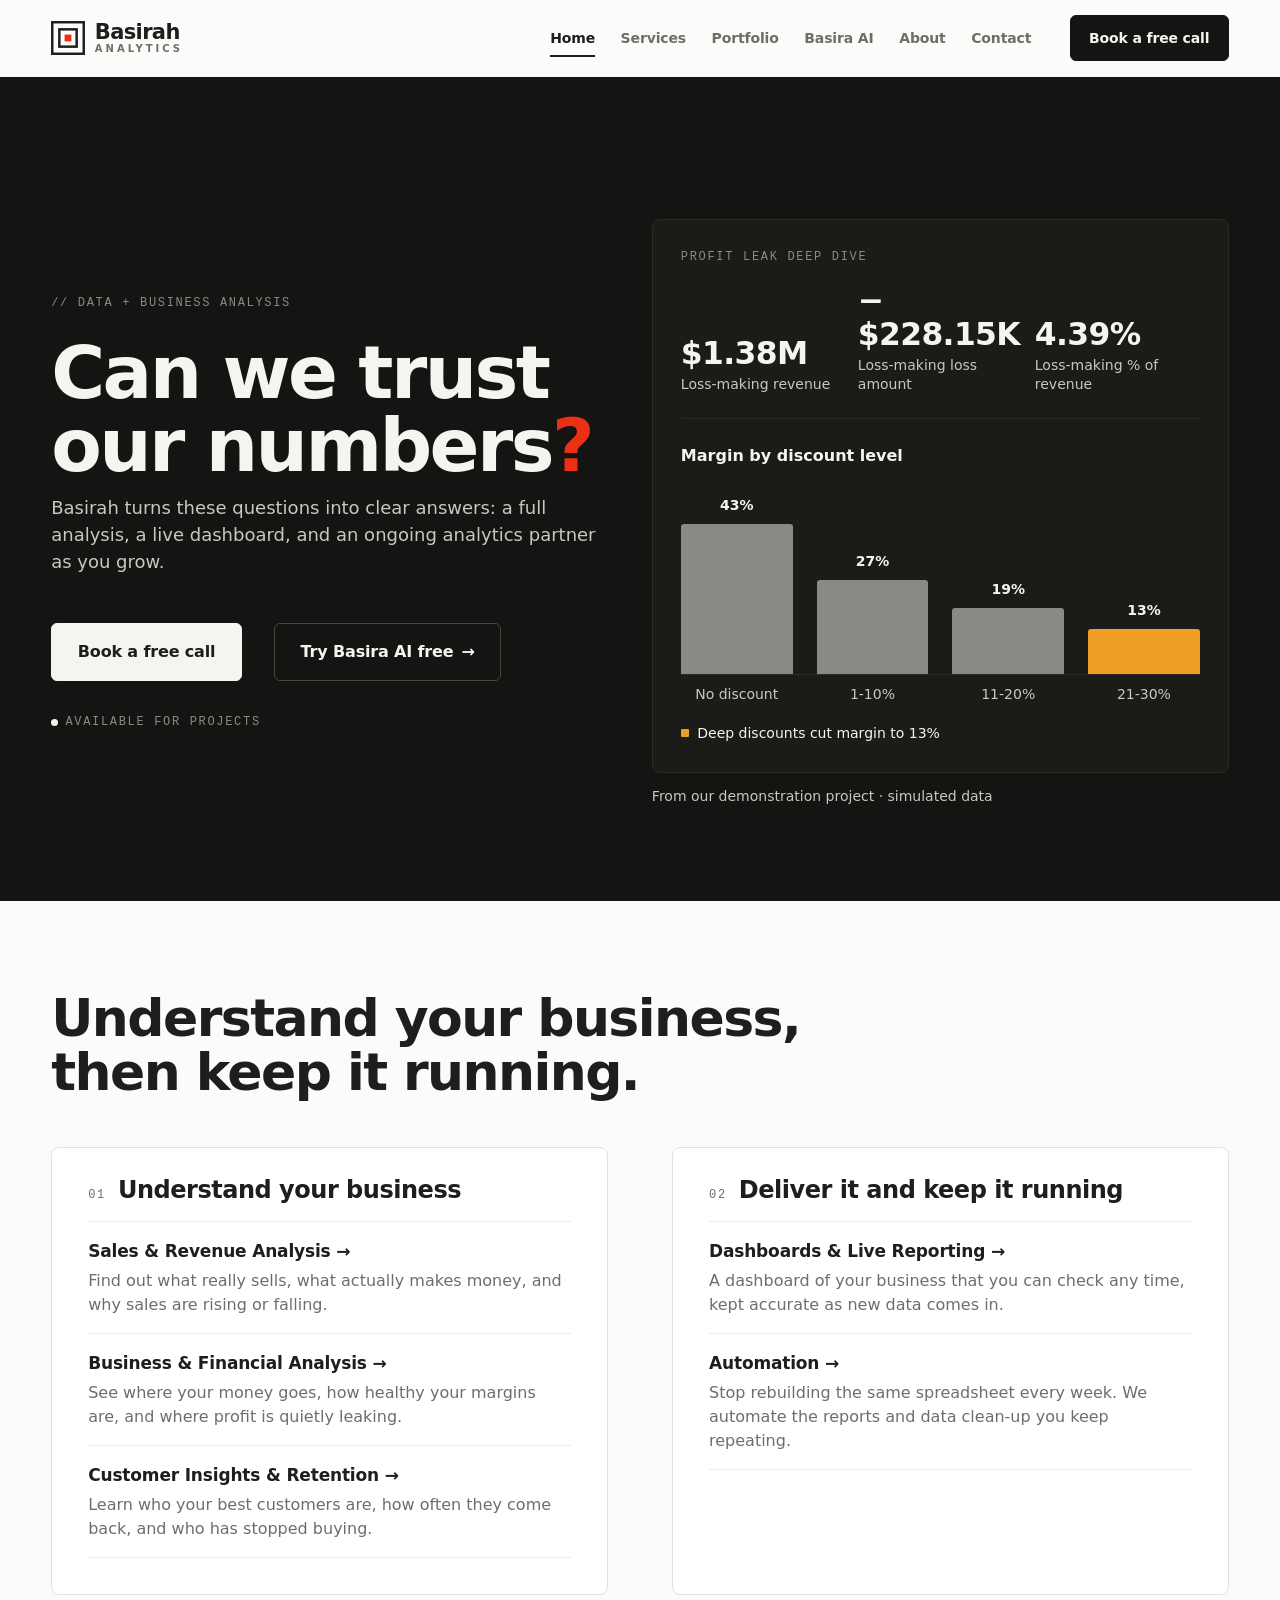
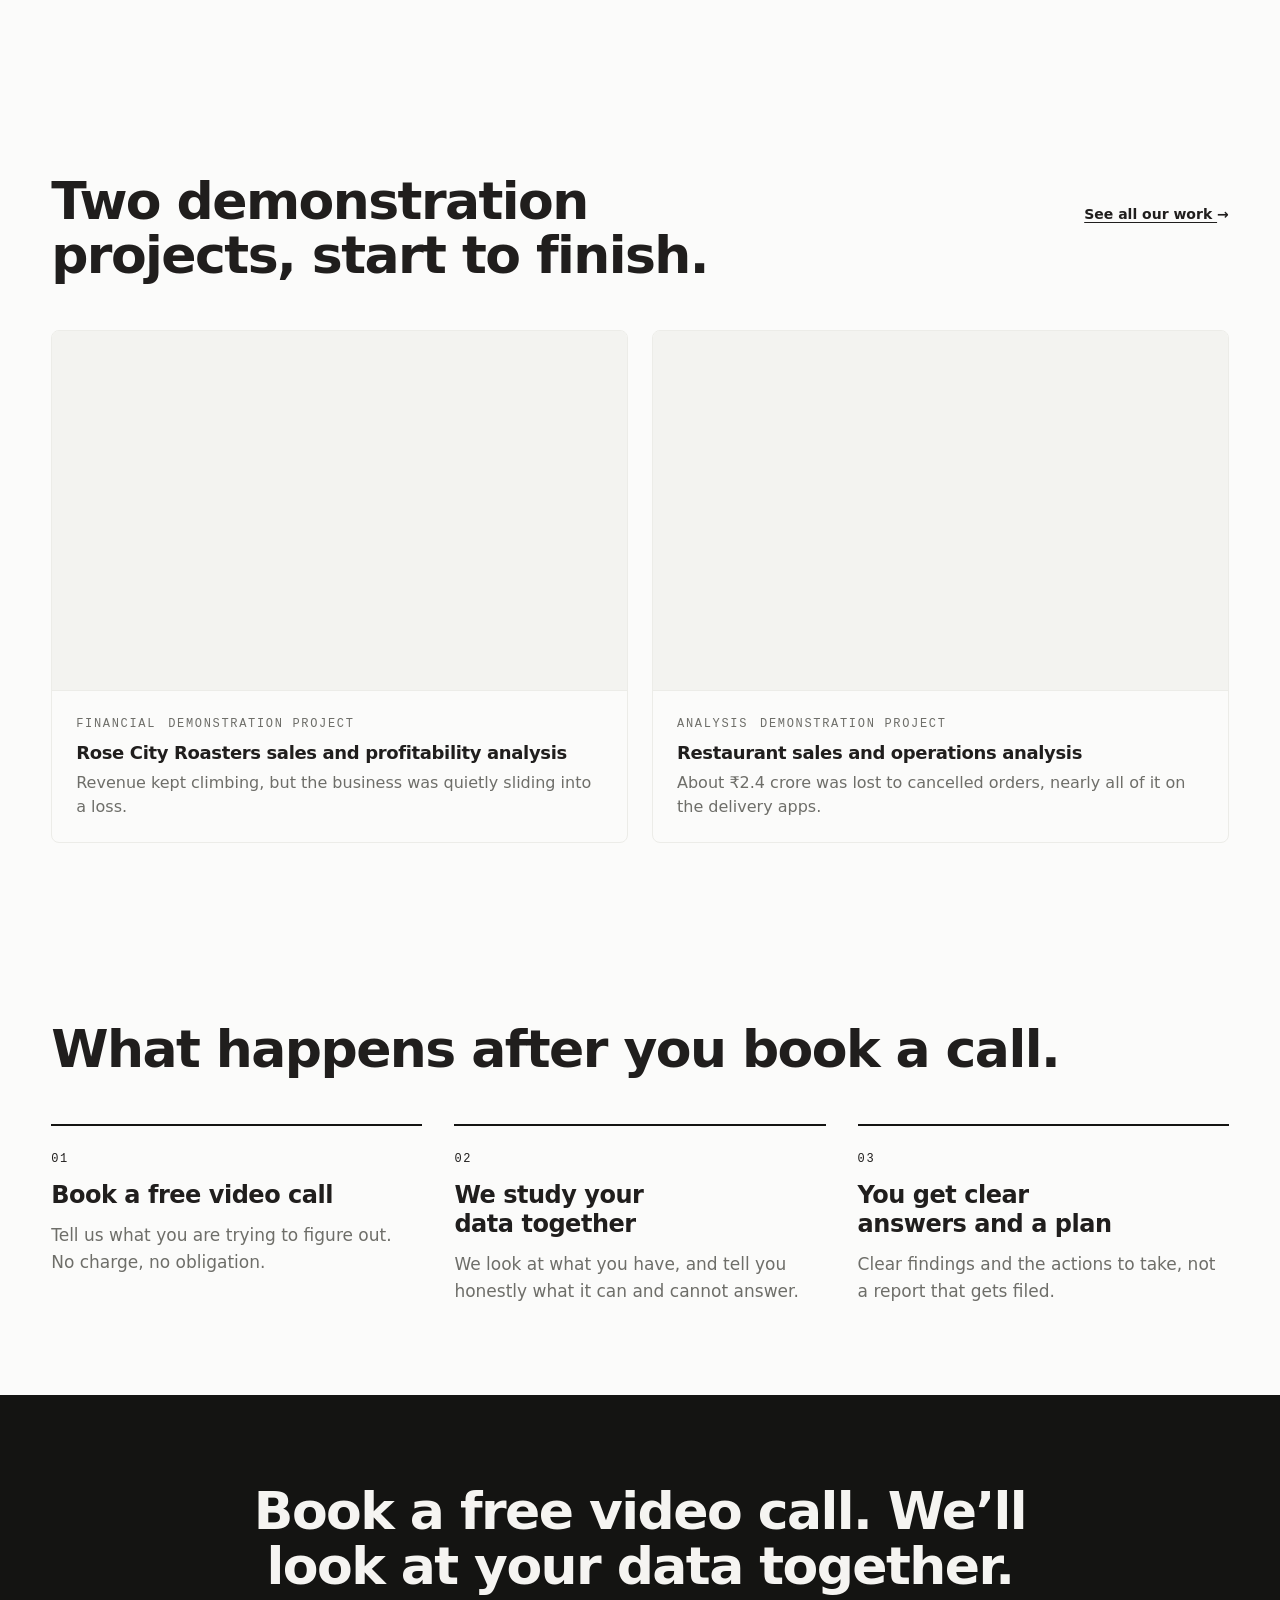
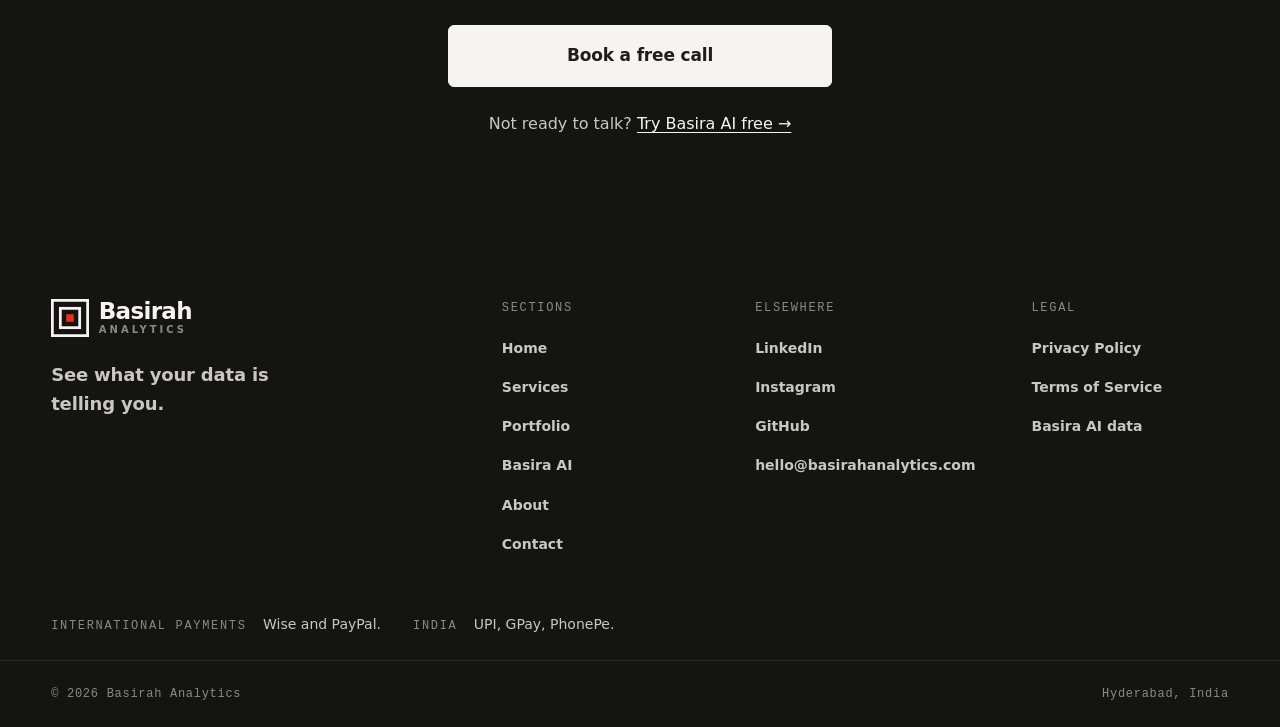
==== commit 96155046: "Home hero v2: one random question, case-study graphic - One hero question per page load, chosen befo" ====
--- a/index.html
+++ b/index.html
@@ -44,7 +44,10 @@
 <link rel="preconnect" href="https://fonts.googleapis.com">
 <link rel="preconnect" href="https://fonts.gstatic.com" crossorigin>
 <link href="https://fonts.googleapis.com/css2?family=Archivo:wght@400;500;600;800;900&family=JetBrains+Mono:wght@400;500&display=swap" rel="stylesheet">
-<link rel="stylesheet" href="/assets/css/styles.css?v=71">
+<link rel="stylesheet" href="/assets/css/styles.css?v=72">
+<!-- Picks the hero question before first paint, so it never swaps.
+     Synchronous on purpose, and tiny. Without it the first question shows. -->
+<script src="/assets/js/hero-question.js?v=1"></script>
 <!-- Structured data. Every node describes something this page actually
      shows. The Organization, Person and WebSite @ids are shared across the
      whole site so all pages describe one entity rather than competing copies.
@@ -279,18 +282,11 @@
 
       <div class="hero-top">
         <p class="eyebrow">data + business analysis</p>
-        <!-- Pause control for the rotating questions (WCAG 2.2.2). main.js
-             reveals it only when the rotator is actually moving: never with
-             reduced motion, and it goes away once the single cycle ends. -->
-        <button class="hero-pause" id="hero-pause" type="button" hidden>
-          <span class="hero-pause-verb">Pause</span><span class="sr-only"> the rotating questions</span>
-        </button>
       </div>
 
-      <!-- Decorative for assistive tech. A node whose text swaps every few
-           seconds is hostile to a screen reader, and the list below carries
-           the same six questions as stable text. -->
-      <div class="hero-rotator" aria-hidden="true">
+      <!-- Decorative for assistive tech: which question shows is random,
+           and the list below carries all six as stable text. -->
+      <div class="hero-question" aria-hidden="true">
         <p class="hero-q">Why are<br class="br-md"> sales falling<span class="accent-dot">?</span></p>
         <p class="hero-q">Where is our money actually going<span class="accent-dot">?</span></p>
         <p class="hero-q">Which products are actually making money<span class="accent-dot">?</span></p>
@@ -310,8 +306,8 @@
       </ul>
 
       <!-- The page's only h1, and deliberately the stable line rather than the
-           rotating one: a heading that rewrites itself is worth nothing to a
-           crawler. -->
+           random question: a heading that changes per visit is worth nothing
+           to a crawler. -->
       <h1 class="hero-sub">
         Basirah turns these questions into clear answers: a full analysis, a live dashboard,
         and an ongoing analytics partner as you grow.
@@ -331,9 +327,38 @@
       </p>
 
       </div>
-      <figure class="hero-media">
-        <img src="/assets/img/work/rosecity-2.png" width="1400" height="810" loading="lazy" decoding="async" alt="Profit Leak Deep Dive dashboard: loss-making revenue, loss amount and margin by discount level">
-        <figcaption>Demonstration project &middot; simulated data</figcaption>
+      <figure class="hero-graphic">
+        <div class="hg-card">
+          <p class="hg-kicker">Profit leak deep dive</p>
+          <dl class="hg-figures">
+            <div><dt>Loss-making revenue</dt><dd>$1.38M</dd></div>
+            <div><dt>Loss-making loss amount</dt><dd>&minus;$228.15K</dd></div>
+            <div><dt>Loss-making % of revenue</dt><dd>4.39%</dd></div>
+          </dl>
+          <div class="hg-chart">
+            <p class="hg-chart-title">Margin by discount level</p>
+            <!-- The bars are drawn for sight only; the table below carries the same values. -->
+            <div class="hg-bars" aria-hidden="true">
+              <div class="hg-col"><span class="hg-val">43%</span><span class="hg-fill hg-f43"></span></div>
+              <div class="hg-col"><span class="hg-val">27%</span><span class="hg-fill hg-f27"></span></div>
+              <div class="hg-col"><span class="hg-val">19%</span><span class="hg-fill hg-f19"></span></div>
+              <div class="hg-col"><span class="hg-val">13%</span><span class="hg-fill hg-f13"></span></div>
+            </div>
+            <div class="hg-cats" aria-hidden="true"><span><span class="hg-long">No discount</span><span class="hg-short">None</span></span><span>1-10%</span><span>11-20%</span><span>21-30%</span></div>
+            <table class="sr-only">
+              <caption>Margin by discount level</caption>
+              <thead><tr><th scope="col">Discount level</th><th scope="col">Margin</th></tr></thead>
+              <tbody>
+                <tr><th scope="row">No discount</th><td>43%</td></tr>
+                <tr><th scope="row">1 to 10%</th><td>27%</td></tr>
+                <tr><th scope="row">11 to 20%</th><td>19%</td></tr>
+                <tr><th scope="row">21 to 30%</th><td>13%</td></tr>
+              </tbody>
+            </table>
+            <p class="hg-note">Deep discounts cut margin to 13%</p>
+          </div>
+        </div>
+        <figcaption>From our demonstration project &middot; simulated data</figcaption>
       </figure>
 
     </div>
@@ -518,6 +543,6 @@
   </div>
 </footer>
 
-<script src="/assets/js/main.js?v=67" defer></script>
+<script src="/assets/js/main.js?v=68" defer></script>
 </body>
 </html>
--- a/assets/css/styles.css
+++ b/assets/css/styles.css
@@ -430,7 +430,7 @@
 
 .hero .eyebrow { color: var(--muted); margin-bottom: var(--space-5); }
 
-/* Eyebrow row, with the rotator's pause control at its far end. */
+/* Eyebrow row above the question. */
 .hero-top {
   display: flex;
   flex-wrap: wrap;
@@ -441,115 +441,29 @@
 }
 .hero-top .eyebrow { margin-bottom: 0; }
 
-/* Pause / play for the rotating questions (WCAG 2.2.2). Ink and Paper only,
-   no Signal Red, including its focus ring: this is a utility control, not a
-   focal point. The glyph is drawn in CSS: two bars to pause, a triangle to
-   play. */
-.hero-pause {
-  display: inline-flex;
-  align-items: center;
-  gap: 0.55em;
-  min-height: 36px;
-  padding: 0.4rem 0.8rem;
-  border: var(--hairline) solid #46463F;   /* the outline-button border on Ink */
-  border-radius: var(--radius);
-  font-size: var(--fs-ui);
-  font-weight: var(--fw-label);
-  color: var(--text-light);
-  transition: border-color var(--dur) var(--ease);
-}
-.hero-pause[hidden] { display: none; }
-@media (max-width: 767px) { .hero-pause { min-height: 44px; } }
-.hero-pause:hover { border-color: var(--text-light); }
-.hero-pause:focus-visible { outline-color: var(--text-light); }
-.hero-pause::before {
-  content: "";
-  flex: none;
-  width: 8px;
-  height: 10px;
-  border-left: 3px solid currentColor;
-  border-right: 3px solid currentColor;
-}
-.hero-pause.is-paused::before {
-  width: 0;
-  height: 0;
-  border-style: solid;
-  border-width: 5px 0 5px 8px;
-  border-color: transparent transparent transparent currentColor;
-}
-.hero-rotator.is-paused .hero-q { animation-play-state: paused; }
-
-/* ---- rotating questions ---- */
-/* Every question sits in the same grid cell, so the container is always as
-   tall as the tallest one and nothing below it can move when they swap.
-   That is why there is no hardcoded min-height: a fixed number would be
-   right at one width and wrong at the next, since the questions wrap
-   differently as the viewport changes. */
-.hero-rotator {
-  display: grid;
-  /* The box stays as tall as the tallest question, but each one is pinned to
-     the bottom of it, so the last line of every question sits the same short
-     distance above the subline. Any slack a shorter question leaves opens
-     above it, under the eyebrow, where it reads as breathing room rather
-     than as the question being stranded from the line it belongs with. */
-  align-items: end;
-  margin-bottom: var(--space-3);
-}
+/* ---- the hero question ---- */
+/* Six questions sit in the markup; one shows per page load. The first is the
+   default, and html[data-hero-q] (set by hero-question.js before first paint)
+   swaps in another, so the question never changes once it is on screen. */
+.hero-question { margin-bottom: var(--space-3); }
+.hero-q + .hero-q { display: none; }
+html[data-hero-q] .hero-q { display: none; }
+html[data-hero-q="0"] .hero-q:nth-child(1),
+html[data-hero-q="1"] .hero-q:nth-child(2),
+html[data-hero-q="2"] .hero-q:nth-child(3),
+html[data-hero-q="3"] .hero-q:nth-child(4),
+html[data-hero-q="4"] .hero-q:nth-child(5),
+html[data-hero-q="5"] .hero-q:nth-child(6) { display: block; }
 
 .hero-q {
-  grid-area: 1 / 1;
   font-size: var(--fs-hero);
   font-weight: var(--fw-head);
   line-height: .98;
   letter-spacing: -.035em;
-  /* wider than the old headline's 16ch on purpose: the container reserves
-     the tallest question's height at all times, so every line the longest
-     one wraps to is dead space under the shortest one. 22ch is what brings
-     the longest down to two lines on a desktop. */
-  max-width: 22ch;
+  max-width: 16ch;
   text-wrap: balance;
-
   color: var(--text-light);
-
-  opacity: 0;
-  animation: heroQ 5.1s var(--ease) both;
-}
-
-/* Strictly one at a time, and once. Every question shares this one cell, so
-   any moment where two are above zero opacity paints them on top of each other
-   and the text is unreadable. An earlier version crossfaded them on purpose
-   and did exactly that.
-
-   One question occupies a 5.4s slot: 0.8s in, 3.5s held still, 0.8s out,
-   then 0.3s of nothing, which guarantees the next question's fade starts
-   after this one has reached zero. The rotator plays one full cycle and then
-   stops on the first question, so it is not a looping distraction: the first
-   question is visible from the first paint (nothing waits on motion), and
-   after the sixth it fades back in at 32.4s and holds. Fades use the shared
-   ease-out curve. */
-@keyframes heroQ {
-  0%        { opacity: 0; }
-  15.6863%  { opacity: 1; }   /* 0.8s, faded in */
-  84.3137%  { opacity: 1; }   /* 4.3s, held for 3.5s */
-  100%      { opacity: 0; }   /* 5.1s, faded out */
-}
-
-/* The first question: on at rest, out at 4.3s to 5.1s, back at 32.4s to
-   33.2s, and it stays. */
-@keyframes heroQFirst {
-  0%        { opacity: 1; }
-  12.9518%  { opacity: 1; }   /* 4.3s */
-  15.3614%  { opacity: 0; }   /* 5.1s */
-  97.5904%  { opacity: 0; }   /* 32.4s, the sixth question has gone */
-  100%      { opacity: 1; }   /* 33.2s, and it holds */
-}
-
-.hero-q:nth-child(1) { opacity: 1; animation: heroQFirst 33.2s var(--ease) forwards; }
-.hero-q:nth-child(2) { animation-delay: 5.4s; }
-.hero-q:nth-child(3) { animation-delay: 10.8s; }
-.hero-q:nth-child(4) { animation-delay: 16.2s; }
-.hero-q:nth-child(5) { animation-delay: 21.6s; }
-.hero-q:nth-child(6) { animation-delay: 27s; }
+}
 
 /* Forced break for the two questions short enough to sit on one line, so
    every question reads as two. Named after .br-lg, which does the same job
@@ -560,15 +474,6 @@
    halves lives after the br in the markup. */
 @media (max-width: 600px) {
   .br-md { display: none; }
-}
-
-/* The global reduced-motion rule collapses every animation to 0.01ms and one
-   iteration, which would leave all six sitting at their end state of opacity
-   0 and the hero empty. So this has to override it and pin the first
-   question on, hence the !important. */
-@media (prefers-reduced-motion: reduce) {
-  .hero-q { animation: none !important; opacity: 0; }
-  .hero-q:first-child { opacity: 1; }
 }
 
 /* Now an h1 rather than a paragraph, so the heading weight and tracking the
@@ -1825,24 +1730,105 @@
 .panel > .svc:last-child { padding-bottom: 0; }
 .home-group.panel { padding-top: clamp(1rem, 2.5vw, 1.75rem); }
 
-/* ---- Home hero: copy left, one real dashboard right ---- */
+/* ---- Home hero: copy left, the case-study graphic right ---- */
 .hero-inner.hero-split { display: grid; gap: clamp(2rem, 4vw, 4rem); align-items: center; }
 .hero-copy { min-width: 0; display: flex; flex-direction: column; }
-.hero .hero-q { max-width: 16ch; }
-.hero-media { margin: 0; }
-.hero-media img { width: 100%; height: auto; border-radius: var(--radius-lg); border: var(--hairline) solid var(--border-dark); }
-.hero-media figcaption {
-  margin-top: var(--space-3);
+@media (min-width: 1000px) { .hero-inner.hero-split { grid-template-columns: minmax(0, 1fr) minmax(0, 1.05fr); } }
+
+/* ---- Home hero graphic: real figures from the Rose City demonstration
+   project, drawn in HTML so it stays sharp and readable at any width. No
+   Signal Red: the question mark is the hero's one red point. Amber marks the
+   one bar the note is about. ---- */
+.hero-graphic { margin: 0; }
+.hg-card {
+  padding: clamp(1.25rem, 2.5vw, 1.75rem);
+  background: #1B1B18;   /* Raised Ink */
+  border: var(--hairline) solid var(--border-dark);
+  border-radius: var(--radius-lg);
+}
+.hg-kicker {
+  margin-bottom: var(--space-4);
   font-family: var(--font-mono);
   font-size: var(--fs-mono);
   letter-spacing: var(--tracking-mono);
   text-transform: uppercase;
   color: var(--muted);
 }
-/* Hidden below 1000px: at phone width the dashboard's figures are too small
-   to read and would push the hero past one screen. */
-@media (max-width: 999px) { .hero-media { display: none; } }
-@media (min-width: 1000px) { .hero-inner.hero-split { grid-template-columns: minmax(0, 1fr) minmax(0, 1.05fr); } }
+.hg-figures {
+  display: grid;
+  grid-template-columns: repeat(3, minmax(0, 1fr));
+  gap: var(--space-3);
+  padding-bottom: var(--space-5);
+  border-bottom: var(--hairline) solid var(--border-dark);
+}
+.hg-figures div { display: flex; flex-direction: column-reverse; gap: var(--space-1); }
+.hg-figures dd {
+  margin: 0;
+  font-size: clamp(1.375rem, 1rem + 1.2vw, 2rem);
+  font-weight: var(--fw-head);
+  line-height: 1.1;
+  letter-spacing: -0.02em;
+  color: var(--text-light);
+  font-variant-numeric: tabular-nums;
+}
+.hg-figures dt { font-size: var(--fs-ui); line-height: 1.35; color: #C9C7C1; }
+.hg-chart { padding-top: var(--space-5); }
+.hg-chart-title { margin-bottom: var(--space-4); font-size: var(--fs-small); font-weight: var(--fw-label); color: var(--text-light); }
+.hg-bars,
+.hg-cats {
+  display: grid;
+  grid-template-columns: repeat(4, minmax(0, 1fr));
+  gap: clamp(0.75rem, 2vw, 1.5rem);
+}
+.hg-bars { align-items: end; height: 190px; }
+.hg-col { display: flex; flex-direction: column; justify-content: flex-end; height: 100%; }
+.hg-val {
+  margin-bottom: var(--space-2);
+  font-size: var(--fs-ui);
+  font-weight: var(--fw-label);
+  text-align: center;
+  color: var(--text-light);
+  font-variant-numeric: tabular-nums;
+}
+/* One scale for every bar: 43% is 150px tall. */
+.hg-fill { display: block; border-radius: 3px 3px 0 0; background: var(--muted-dark); transform-origin: bottom; }
+.hg-f43 { height: 150px; }
+.hg-f27 { height: 94px; }
+.hg-f19 { height: 66px; }
+.hg-f13 { height: 45px; background: var(--signal-amber); }
+.hg-cats { padding-top: var(--space-2); border-top: var(--hairline) solid var(--border-dark); }
+.hg-cats > span { font-size: var(--fs-ui); text-align: center; color: #C9C7C1; }
+.hg-short { display: none; }
+.hg-note { display: flex; align-items: center; gap: 0.6em; margin-top: var(--space-4); font-size: var(--fs-ui); color: var(--text-light); }
+.hg-note::before { content: ""; flex: none; width: 8px; height: 8px; border-radius: 1px; background: var(--signal-amber); }
+.hero-graphic figcaption { margin-top: var(--space-3); font-size: var(--fs-ui); color: #C9C7C1; }
+
+/* The bars grow once, about 800ms in all, staggered. Only the bars move: the
+   question, the subline and the buttons are on screen from the first paint.
+   With reduced motion the bars are simply there. */
+@media (prefers-reduced-motion: no-preference) {
+  .hg-fill { animation: hgGrow 500ms var(--ease) backwards; }
+  .hg-col:nth-child(2) .hg-fill { animation-delay: 100ms; }
+  .hg-col:nth-child(3) .hg-fill { animation-delay: 200ms; }
+  .hg-col:nth-child(4) .hg-fill { animation-delay: 300ms; }
+}
+@keyframes hgGrow { from { transform: scaleY(0); } }
+
+/* Below 1000px the graphic follows the buttons, with a shorter chart. */
+@media (max-width: 999px) {
+  .hero-graphic { margin-top: var(--space-6); }
+  .hg-bars { height: 150px; }
+  .hg-f43 { height: 110px; }
+  .hg-f27 { height: 69px; }
+  .hg-f19 { height: 49px; }
+  .hg-f13 { height: 33px; }
+}
+@media (max-width: 560px) {
+  .hg-figures { grid-template-columns: 1fr 1fr; }
+  .hg-figures div:last-child { grid-column: 1 / -1; }
+  .hg-long { display: none; }
+  .hg-short { display: inline; }
+}
 
 /* ---- Home final section: the free tool as one line under the button ---- */
 .cta-alt { margin-top: calc(var(--space-2) * -1); font-size: var(--fs-small); color: #C9C7C1; }
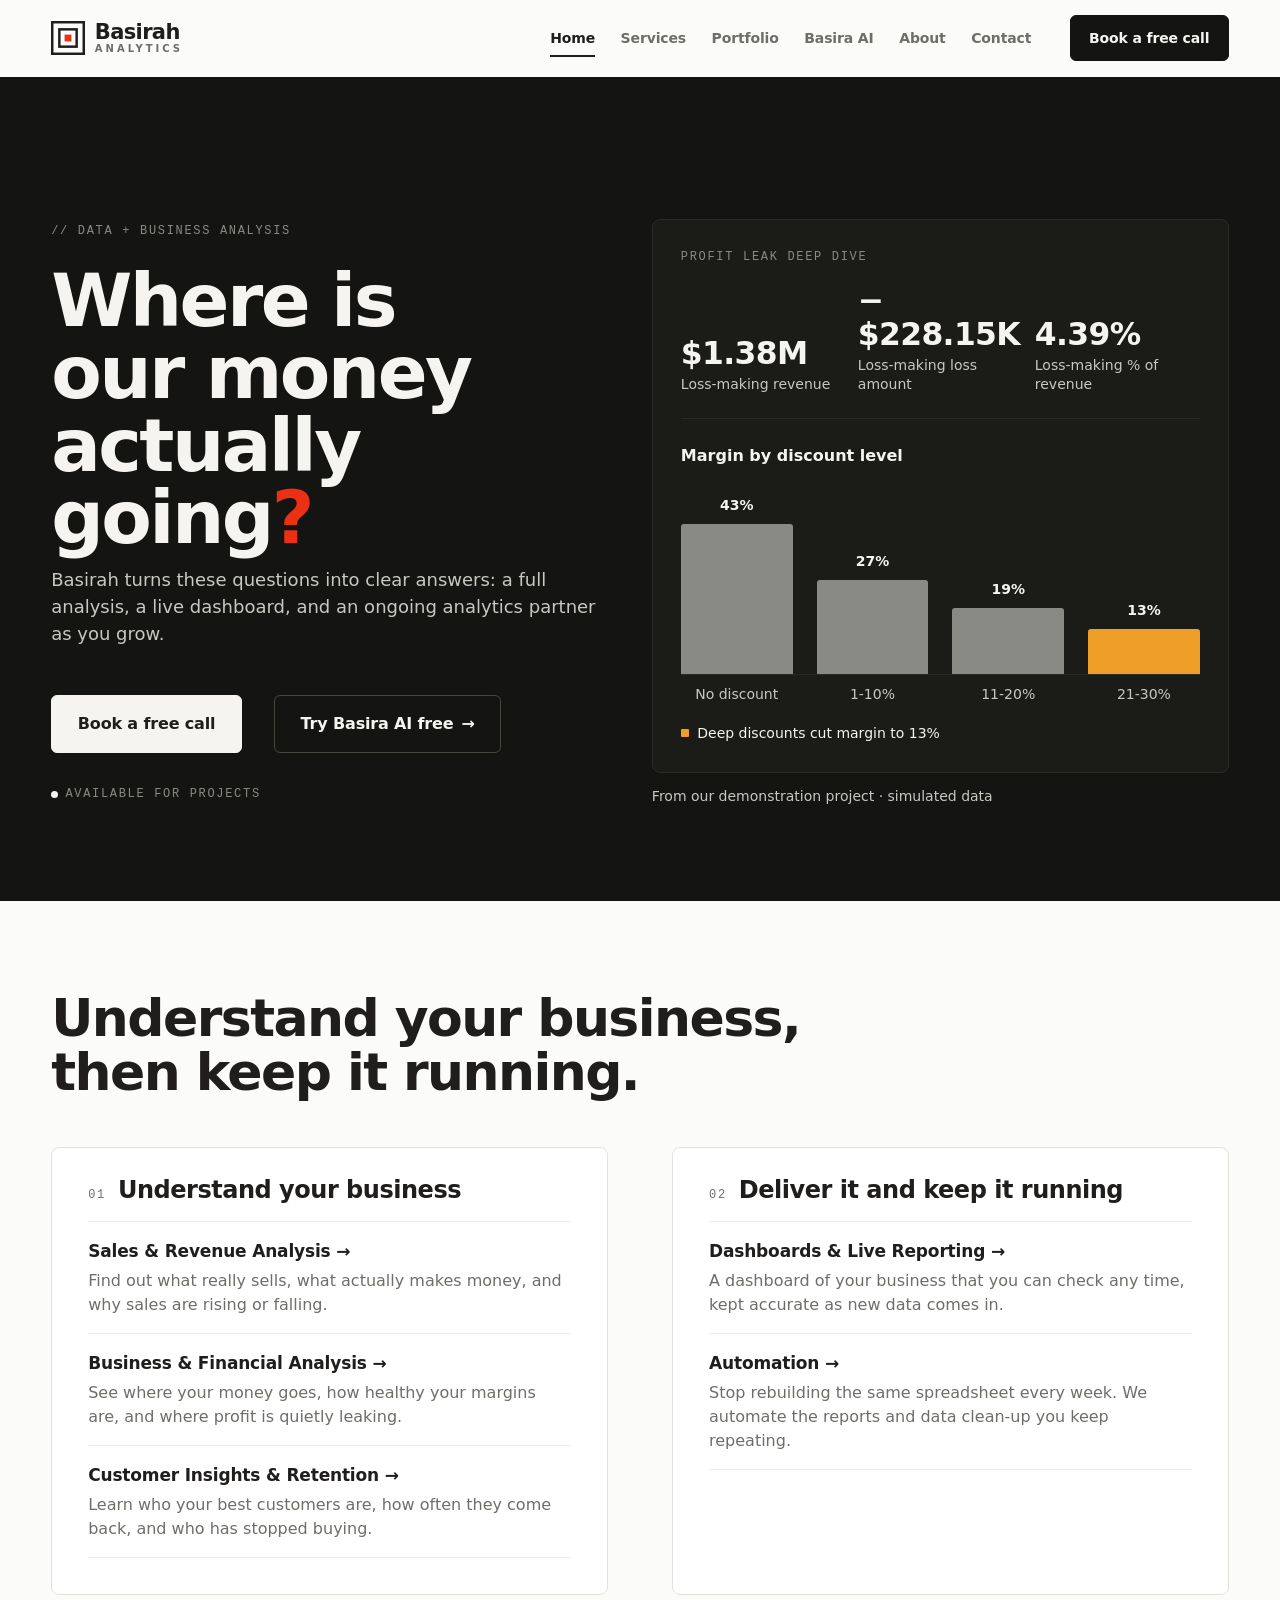
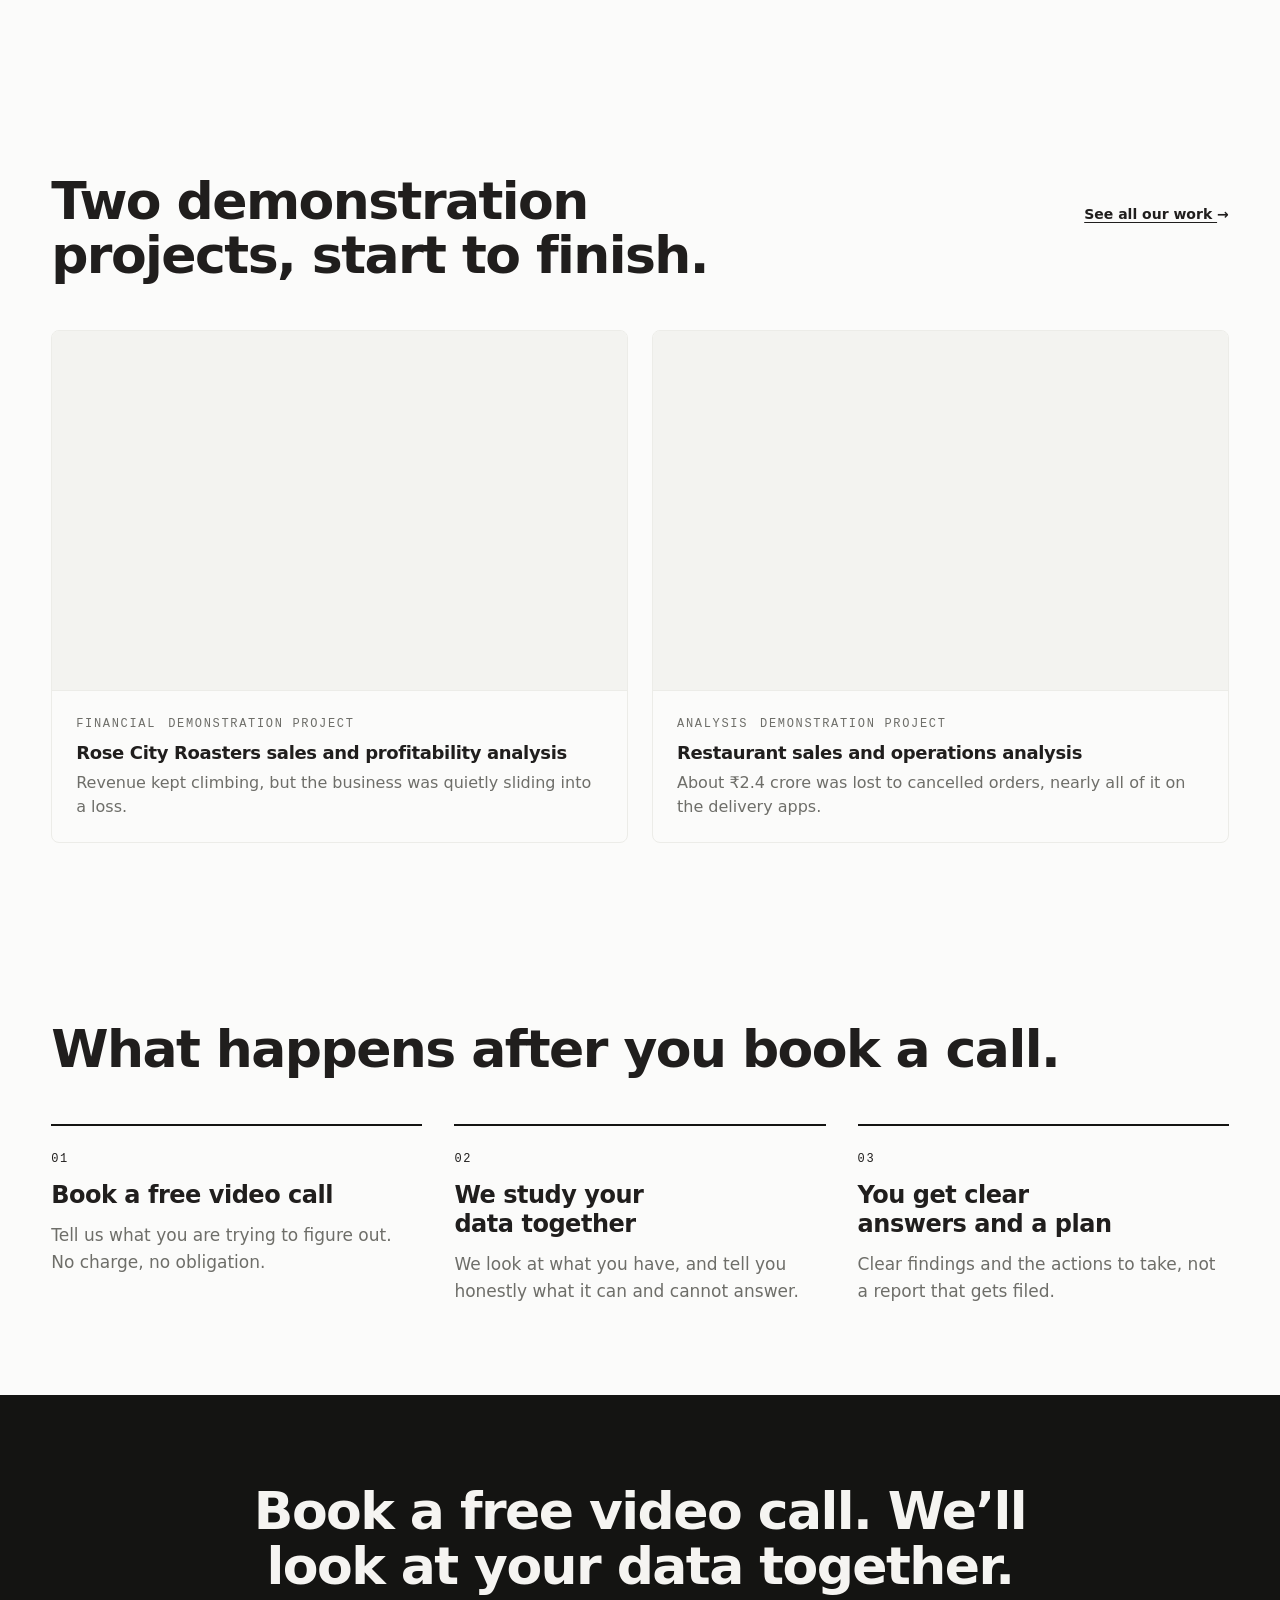
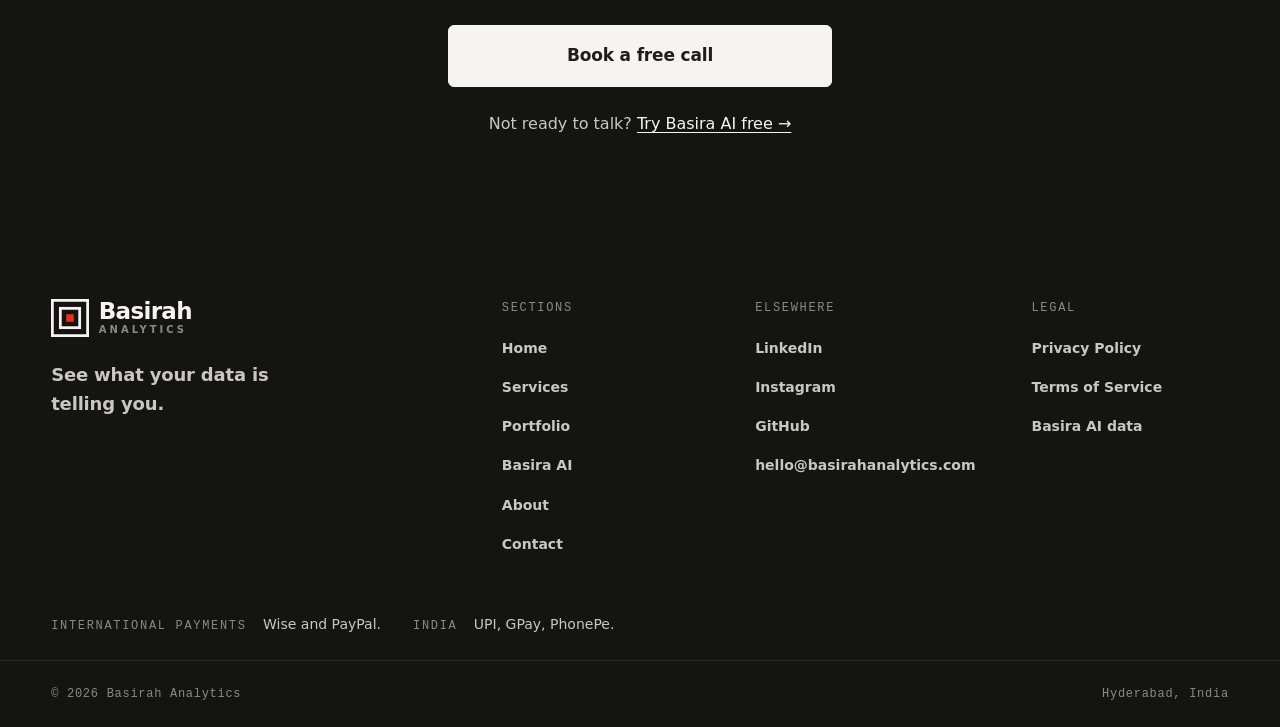
==== commit 93c1b164: "Services: one example dashboard per service, with an enlarge dialog - Replace the two case-study scr" ====
--- a/index.html
+++ b/index.html
@@ -44,7 +44,7 @@
 <link rel="preconnect" href="https://fonts.googleapis.com">
 <link rel="preconnect" href="https://fonts.gstatic.com" crossorigin>
 <link href="https://fonts.googleapis.com/css2?family=Archivo:wght@400;500;600;800;900&family=JetBrains+Mono:wght@400;500&display=swap" rel="stylesheet">
-<link rel="stylesheet" href="/assets/css/styles.css?v=72">
+<link rel="stylesheet" href="/assets/css/styles.css?v=73">
 <!-- Picks the hero question before first paint, so it never swaps.
      Synchronous on purpose, and tiny. Without it the first question shows. -->
 <script src="/assets/js/hero-question.js?v=1"></script>
@@ -543,6 +543,6 @@
   </div>
 </footer>
 
-<script src="/assets/js/main.js?v=68" defer></script>
+<script src="/assets/js/main.js?v=69" defer></script>
 </body>
 </html>
--- a/assets/css/styles.css
+++ b/assets/css/styles.css
@@ -1854,17 +1854,117 @@
   .includes-panel { margin-top: 2.75rem; }
 }
 
-/* ---- Services: case-study thumbnails beside two services ---- */
-.svc-thumb { display: block; margin-top: var(--space-5); max-width: 340px; }
-.svc-thumb img { width: 100%; height: auto; border-radius: var(--radius); border: var(--hairline) solid var(--border-2); }
-.svc-thumb span {
+/* ---- Services: one example dashboard per service, drawn as SVG. The same
+   SVG is the thumbnail and, copied into the dialog, the enlarged view.
+   Illustrative data only; one amber key finding each and no Signal Red. ---- */
+/* ---- the dashboards themselves: one 960 x 600 SVG each ---- */
+.dash { display: block; width: 100%; height: auto; font-family: var(--font-sans); font-variant-numeric: tabular-nums; }
+.d-bg { fill: #1B1B18; }
+.d-panel { fill: #20201D; stroke: #2A2A26; stroke-width: 1; }
+.d-chip { fill: #141412; stroke: #2A2A26; stroke-width: 1; }
+.d-chiptxt { font-size: 13px; fill: #C9C7C1; }
+.d-caret { fill: none; stroke: #8A8A85; stroke-width: 1.5; }
+.d-stamp { font-size: 13px; fill: #C9C7C1; }
+.d-h1 { font-size: 20px; font-weight: 800; letter-spacing: -0.01em; fill: #F5F4F1; }
+.d-h2 { font-size: 14px; font-weight: 600; fill: #F5F4F1; }
+.d-lab { font-family: var(--font-mono); font-size: 12px; letter-spacing: 0.1em; fill: #8A8A85; }
+.d-kpi { font-size: 28px; font-weight: 800; letter-spacing: -0.02em; fill: #F5F4F1; }
+.d-sub, .d-up, .d-down { font-size: 13px; fill: #A9A7A1; }
+.d-txt { font-size: 13px; fill: #C9C7C1; }
+.d-txt-hi { font-size: 13px; font-weight: 600; fill: #F5F4F1; }
+.d-num { font-size: 13px; font-weight: 600; fill: #F5F4F1; }
+.d-num-amber { font-size: 13px; font-weight: 700; fill: #EF9F27; }
+.d-axis { font-size: 12px; fill: #8A8A85; }
+.d-grid { stroke: #2A2A26; stroke-width: 1; }
+.d-grid-soft { stroke: #292926; stroke-width: 1; }
+.d-conn { stroke: #5A5A54; stroke-width: 1; stroke-dasharray: 3 3; }
+.d-mark { stroke: #5A5A54; stroke-width: 1; stroke-dasharray: 4 4; }
+.d-track { fill: #2A2A26; }
+.d-bar { fill: #8A8A85; }
+.d-bar-hi { fill: #C9C7C1; }
+.d-amber { fill: #EF9F27; }
+.d-line { fill: none; stroke: #C9C7C1; stroke-width: 2.5; stroke-linejoin: round; }
+.d-target { fill: none; stroke: #8A8A85; stroke-width: 1.5; stroke-dasharray: 6 5; }
+.d-pt { fill: #C9C7C1; }
+.d-heat3 { fill: #C9C7C1; }
+.d-heat2 { fill: #8A8A85; }
+.d-heat1 { fill: #3A3A35; }
+.d-heatnum { font-size: 12px; font-weight: 600; fill: #F5F4F1; }
+.d-heatnum-dark { font-size: 12px; font-weight: 600; fill: #141412; }
+
+/* ---- the thumbnail, where the case-study screenshots were ---- */
+.dash-fig { margin: var(--space-5) 0 0; max-width: 340px; }
+.dash-open {
+  position: relative;
   display: block;
-  margin-top: var(--space-2);
+  width: 100%;
+  padding: 0;
+  border: var(--hairline) solid var(--border-2);
+  border-radius: var(--radius-lg);
+  overflow: hidden;
+  background: #1B1B18;
+  cursor: zoom-in;
+  transition: border-color var(--dur) var(--ease);
+}
+.dash-open:hover { border-color: var(--text-dark); }
+.dash-open:focus-visible { outline: 2px solid var(--text-dark); outline-offset: 3px; }
+.dash-hint {
+  position: absolute;
+  right: 8px;
+  bottom: 8px;
+  padding: 3px 8px;
+  border-radius: 4px;
+  background: #141412;
+  border: var(--hairline) solid #46463F;
   font-family: var(--font-mono);
   font-size: var(--fs-mono);
   letter-spacing: var(--tracking-mono);
   text-transform: uppercase;
-  color: var(--muted);
+  color: var(--text-light);
+}
+.dash-fig figcaption { margin-top: var(--space-2); font-size: var(--fs-ui); color: var(--muted); }
+
+/* ---- the dialog ---- */
+html:has(.dash-dialog[open]) { overflow: hidden; }
+.dash-dialog {
+  width: min(1240px, 94vw);
+  max-width: none;
+  max-height: 94vh;
+  padding: 1rem 1.25rem 1rem;
+  border: var(--hairline) solid var(--border-dark);
+  border-radius: 10px;
+  background: #141412;
+  color: var(--text-light);
+}
+.dash-dialog[open] { display: flex; flex-direction: column; gap: var(--space-3); }
+.dash-dialog::backdrop { background: rgb(20 20 18 / 0.82); }
+.dash-dialog-bar { display: flex; align-items: center; justify-content: space-between; gap: var(--space-4); }
+.dash-dialog-title { font-size: var(--fs-small); font-weight: var(--fw-label); letter-spacing: 0; line-height: 1.3; }
+.dash-close {
+  flex: none;
+  min-height: 44px;
+  padding: 0 1rem;
+  border: var(--hairline) solid #46463F;
+  border-radius: var(--radius);
+  font-size: var(--fs-ui);
+  font-weight: var(--fw-label);
+  color: var(--text-light);
+  transition: border-color var(--dur) var(--ease);
+}
+.dash-close:hover { border-color: var(--text-light); }
+.dash-close:focus-visible { outline: 2px solid var(--text-light); outline-offset: 2px; }
+.dash-dialog-body { min-height: 0; overflow: auto; border-radius: var(--radius-lg); }
+/* the whole dashboard fits on screen: its width follows the height left over */
+.dash-dialog-body .dash { width: min(100%, (94vh - 8.5rem) * 1.6); margin-inline: auto; }
+.dash-dialog-cap { font-size: var(--fs-ui); color: #C9C7C1; }
+.dash-pan { display: none; }
+
+/* phones: full screen, the dashboard at a readable size, panned sideways */
+@media (max-width: 767px) {
+  .dash-dialog { width: 100vw; height: 100dvh; max-height: none; margin: 0; padding: 0.75rem 1rem 1rem; border: 0; border-radius: 0; }
+  .dash-dialog-body { flex: 1; }
+  .dash-dialog-body .dash { width: 900px; max-width: none; }
+  .dash-pan { display: inline; }
 }
 
 /* ---- Basira AI: three steps, the real limits and a real screenshot ---- */
